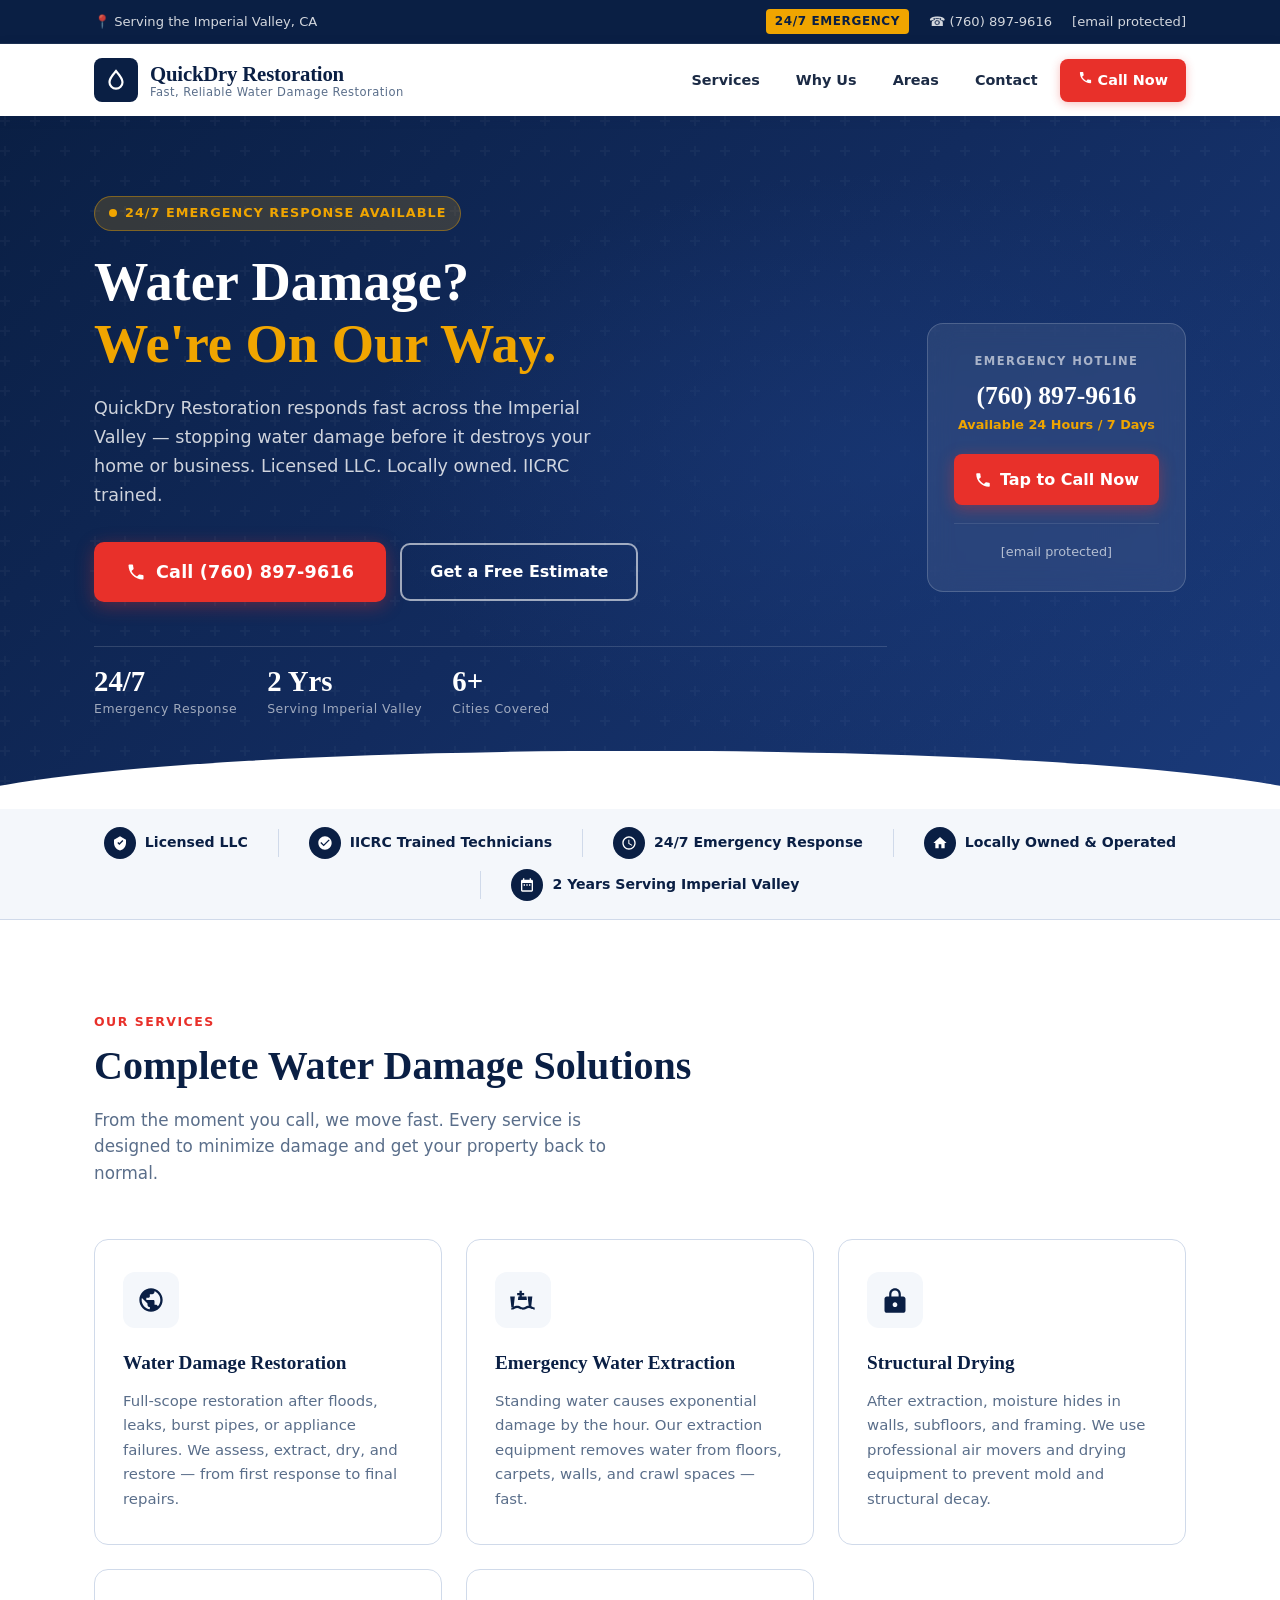
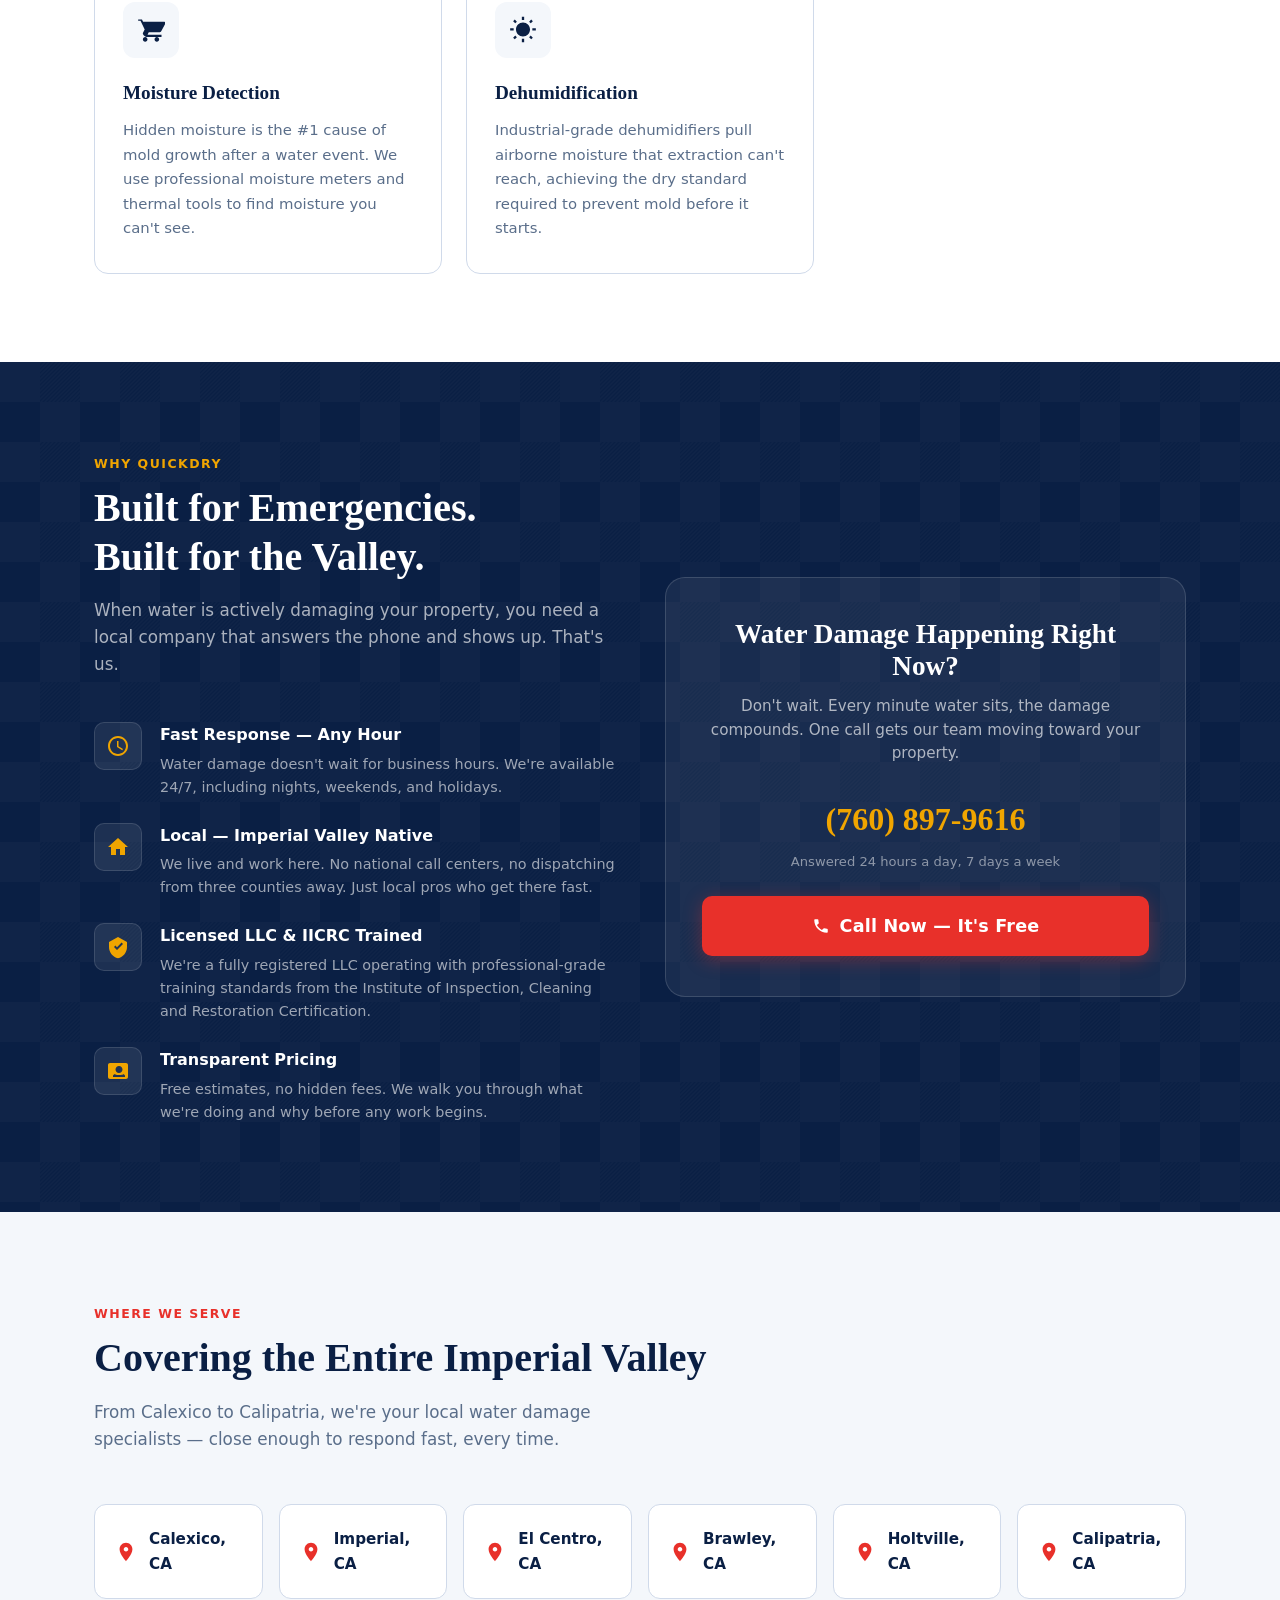
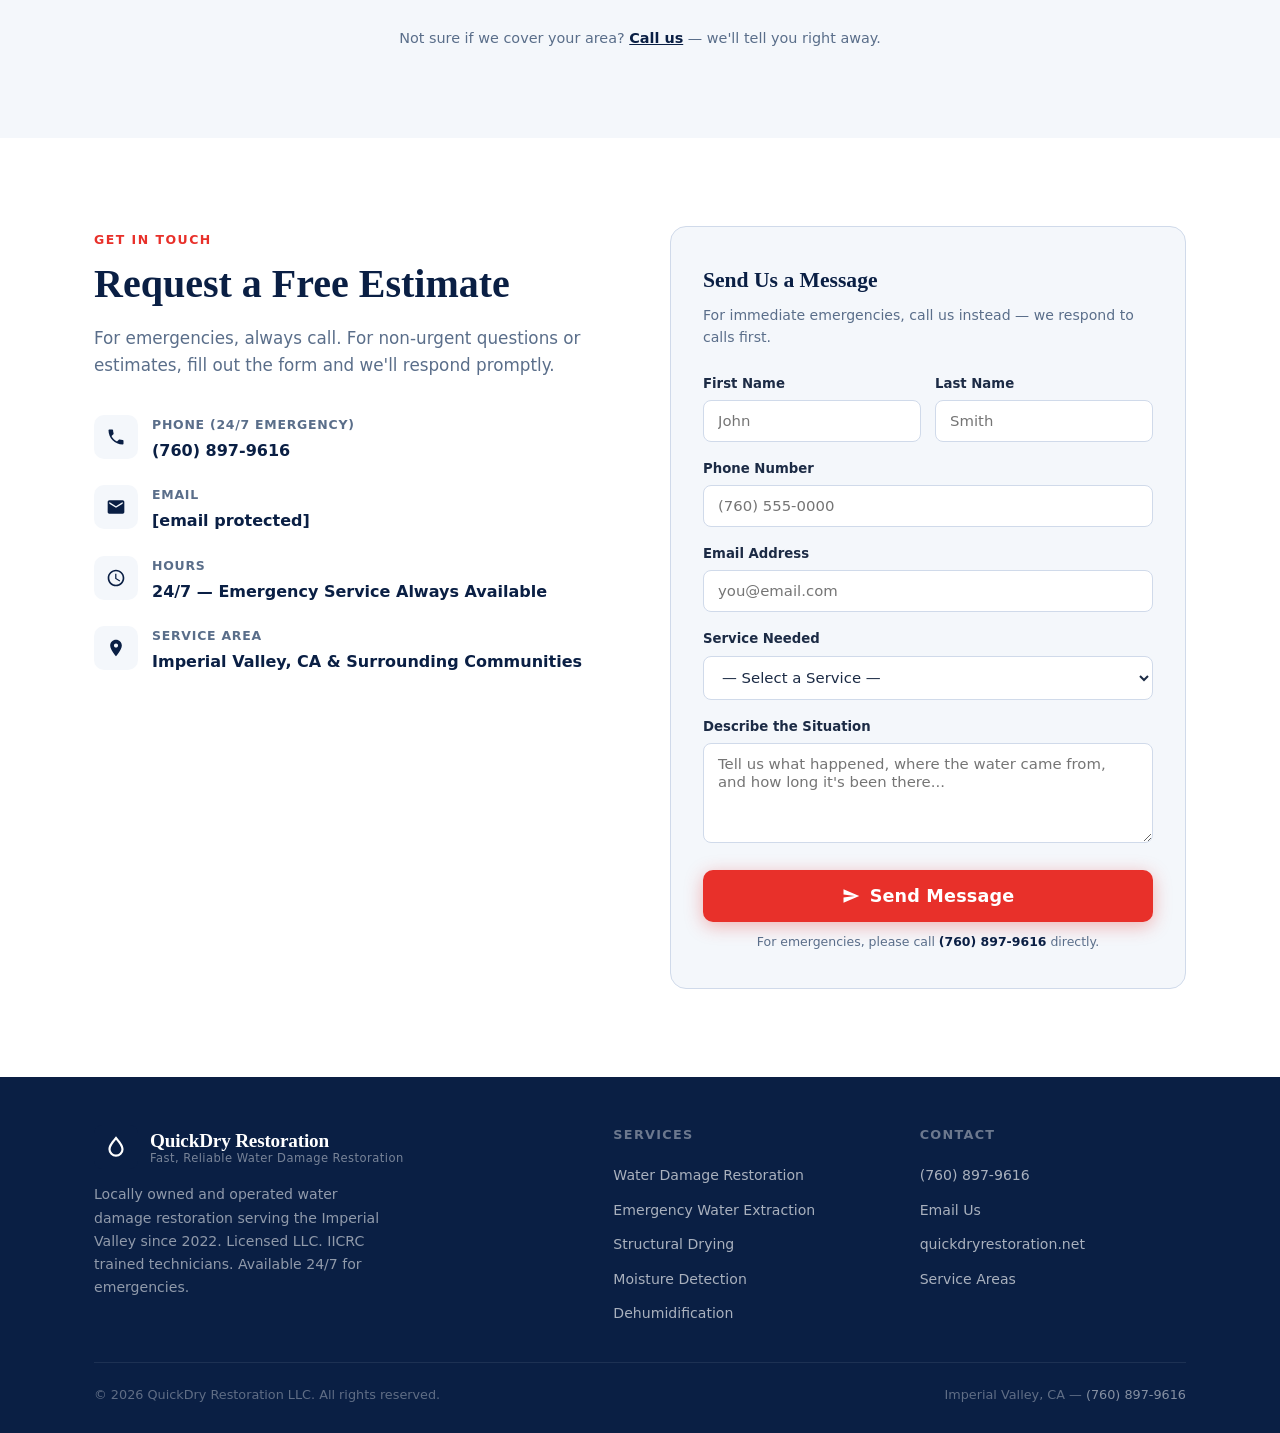
==== index.html @ 247a522e "Add files via upload" ====
<!DOCTYPE html>
<html lang="en">
<head>
  <meta charset="UTF-8" />
  <meta name="viewport" content="width=device-width, initial-scale=1.0" />
  <title>QuickDry Restoration | Water Damage Restoration – Imperial Valley, CA</title>
  <meta name="description" content="QuickDry Restoration provides 24/7 emergency water damage restoration, water extraction, structural drying, and dehumidification in Calexico, El Centro, Imperial, Brawley, Holtville, and Calipatria, CA. Call now: (760) 897-9616." />
  <meta name="robots" content="index, follow" />
  <meta property="og:title" content="QuickDry Restoration | 24/7 Water Damage Restoration – Imperial Valley" />
  <meta property="og:description" content="Fast, reliable water damage restoration across the Imperial Valley. Licensed LLC, IICRC trained technicians. Call (760) 897-9616 anytime." />
  <meta property="og:type" content="website" />
  <meta property="og:url" content="https://quickdryrestoration.net" />
  <link rel="canonical" href="https://quickdryrestoration.net" />

  <!-- Schema Markup: Local Service Area Business -->
  <script type="application/ld+json">
  {
    "@context": "https://schema.org",
    "@type": "HomeAndConstructionBusiness",
    "name": "QuickDry Restoration LLC",
    "url": "https://quickdryrestoration.net",
    "telephone": "+17608979616",
    "email": "management@quickdryrestoration.biz",
    "description": "24/7 emergency water damage restoration serving the Imperial Valley. Services include water extraction, structural drying, moisture detection, and dehumidification.",
    "priceRange": "$$",
    "openingHours": "Mo-Su 00:00-23:59",
    "areaServed": [
      {"@type": "City", "name": "Calexico", "addressRegion": "CA"},
      {"@type": "City", "name": "Imperial", "addressRegion": "CA"},
      {"@type": "City", "name": "El Centro", "addressRegion": "CA"},
      {"@type": "City", "name": "Brawley", "addressRegion": "CA"},
      {"@type": "City", "name": "Holtville", "addressRegion": "CA"},
      {"@type": "City", "name": "Calipatria", "addressRegion": "CA"}
    ],
    "hasOfferCatalog": {
      "@type": "OfferCatalog",
      "name": "Water Damage Restoration Services",
      "itemListElement": [
        {"@type": "Offer", "itemOffered": {"@type": "Service", "name": "Water Damage Restoration"}},
        {"@type": "Offer", "itemOffered": {"@type": "Service", "name": "Emergency Water Extraction"}},
        {"@type": "Offer", "itemOffered": {"@type": "Service", "name": "Structural Drying"}},
        {"@type": "Offer", "itemOffered": {"@type": "Service", "name": "Moisture Detection"}},
        {"@type": "Offer", "itemOffered": {"@type": "Service", "name": "Dehumidification"}}
      ]
    },
    "sameAs": ["https://quickdryrestoration.net"]
  }
  </script>

  <style>
    /* ── Reset & Base ─────────────────────────────────── */
    *, *::before, *::after { box-sizing: border-box; margin: 0; padding: 0; }
    html { scroll-behavior: smooth; }

    :root {
      --navy:      #0a1f44;
      --navy-mid:  #122b5e;
      --navy-light:#1a3a7a;
      --accent:    #e8302a;
      --accent-h:  #c8241f;
      --gold:      #f0a500;
      --white:     #ffffff;
      --off-white: #f4f7fb;
      --text:      #1c2b45;
      --muted:     #5a6e8a;
      --border:    #d0daea;
      --shadow:    0 4px 24px rgba(10,31,68,0.13);
      --shadow-lg: 0 8px 40px rgba(10,31,68,0.18);
      --radius:    10px;
      --font-head: 'Georgia', 'Times New Roman', serif;
      --font-body: 'Segoe UI', system-ui, -apple-system, sans-serif;
    }

    body {
      font-family: var(--font-body);
      color: var(--text);
      background: var(--white);
      line-height: 1.6;
      -webkit-font-smoothing: antialiased;
    }

    img { max-width: 100%; display: block; }
    a { color: inherit; text-decoration: none; }

    .container {
      max-width: 1140px;
      margin: 0 auto;
      padding: 0 24px;
    }

    /* ── Utility ──────────────────────────────────────── */
    .btn-primary {
      display: inline-flex;
      align-items: center;
      gap: 10px;
      background: var(--accent);
      color: var(--white);
      font-family: var(--font-body);
      font-size: 1.1rem;
      font-weight: 700;
      padding: 16px 32px;
      border-radius: var(--radius);
      border: none;
      cursor: pointer;
      transition: background 0.2s, transform 0.15s, box-shadow 0.2s;
      box-shadow: 0 4px 18px rgba(232,48,42,0.35);
      letter-spacing: 0.01em;
    }
    .btn-primary:hover { background: var(--accent-h); transform: translateY(-2px); box-shadow: 0 7px 24px rgba(232,48,42,0.45); }
    .btn-primary:active { transform: translateY(0); }

    .btn-outline {
      display: inline-flex;
      align-items: center;
      gap: 8px;
      background: transparent;
      color: var(--white);
      font-family: var(--font-body);
      font-size: 1rem;
      font-weight: 600;
      padding: 14px 28px;
      border-radius: var(--radius);
      border: 2px solid rgba(255,255,255,0.6);
      cursor: pointer;
      transition: background 0.2s, border-color 0.2s;
    }
    .btn-outline:hover { background: rgba(255,255,255,0.12); border-color: var(--white); }

    .section-label {
      display: inline-block;
      font-size: 0.78rem;
      font-weight: 700;
      letter-spacing: 0.12em;
      text-transform: uppercase;
      color: var(--accent);
      margin-bottom: 10px;
    }

    .section-title {
      font-family: var(--font-head);
      font-size: clamp(1.75rem, 3.5vw, 2.5rem);
      font-weight: 700;
      color: var(--navy);
      line-height: 1.22;
      margin-bottom: 16px;
    }

    .section-sub {
      font-size: 1.05rem;
      color: var(--muted);
      max-width: 560px;
    }

    /* ── Top Bar ──────────────────────────────────────── */
    #topbar {
      background: var(--navy);
      color: rgba(255,255,255,0.82);
      font-size: 0.82rem;
      padding: 9px 0;
      border-bottom: 1px solid rgba(255,255,255,0.08);
    }
    #topbar .inner {
      display: flex;
      justify-content: space-between;
      align-items: center;
      flex-wrap: wrap;
      gap: 6px;
    }
    #topbar a { color: inherit; transition: color 0.2s; }
    #topbar a:hover { color: var(--white); }
    #topbar .tb-right { display: flex; gap: 20px; align-items: center; }
    #topbar .tb-badge {
      background: var(--gold);
      color: var(--navy);
      font-weight: 700;
      font-size: 0.75rem;
      padding: 3px 9px;
      border-radius: 4px;
      letter-spacing: 0.05em;
    }

    /* ── Header / Nav ─────────────────────────────────── */
    header {
      background: var(--white);
      position: sticky;
      top: 0;
      z-index: 100;
      box-shadow: 0 2px 12px rgba(10,31,68,0.10);
    }
    header .inner {
      display: flex;
      justify-content: space-between;
      align-items: center;
      padding: 14px 24px;
      max-width: 1140px;
      margin: 0 auto;
    }
    .logo {
      display: flex;
      align-items: center;
      gap: 12px;
    }
    .logo-icon {
      width: 44px;
      height: 44px;
      background: var(--navy);
      border-radius: 8px;
      display: flex;
      align-items: center;
      justify-content: center;
      flex-shrink: 0;
    }
    .logo-icon svg { width: 26px; height: 26px; fill: var(--white); }
    .logo-text { line-height: 1.15; }
    .logo-name {
      font-family: var(--font-head);
      font-size: 1.3rem;
      font-weight: 700;
      color: var(--navy);
      letter-spacing: -0.01em;
    }
    .logo-tag {
      font-size: 0.72rem;
      color: var(--muted);
      font-weight: 500;
      letter-spacing: 0.04em;
    }

    nav { display: flex; align-items: center; gap: 8px; }
    nav a.nav-link {
      font-size: 0.9rem;
      font-weight: 600;
      color: var(--text);
      padding: 8px 14px;
      border-radius: 6px;
      transition: background 0.18s, color 0.18s;
    }
    nav a.nav-link:hover { background: var(--off-white); color: var(--navy); }
    .nav-cta {
      background: var(--accent);
      color: var(--white) !important;
      padding: 10px 18px !important;
      border-radius: 8px !important;
      font-weight: 700 !important;
      box-shadow: 0 2px 10px rgba(232,48,42,0.3);
    }
    .nav-cta:hover { background: var(--accent-h) !important; }

    /* Mobile menu toggle */
    .menu-toggle {
      display: none;
      background: none;
      border: none;
      cursor: pointer;
      padding: 6px;
      flex-direction: column;
      gap: 5px;
    }
    .menu-toggle span {
      display: block;
      width: 24px;
      height: 2px;
      background: var(--navy);
      border-radius: 2px;
      transition: all 0.3s;
    }

    /* ── Hero ─────────────────────────────────────────── */
    #hero {
      background: linear-gradient(135deg, var(--navy) 0%, var(--navy-mid) 50%, var(--navy-light) 100%);
      position: relative;
      overflow: hidden;
      padding: 80px 0 90px;
      color: var(--white);
    }
    #hero::before {
      content: '';
      position: absolute;
      inset: 0;
      background:
        radial-gradient(ellipse 60% 60% at 70% 50%, rgba(26,58,122,0.55) 0%, transparent 70%),
        url("data:image/svg+xml,%3Csvg width='60' height='60' viewBox='0 0 60 60' xmlns='http://www.w3.org/2000/svg'%3E%3Cg fill='none' fill-rule='evenodd'%3E%3Cg fill='%23ffffff' fill-opacity='0.03'%3E%3Cpath d='M36 34v-4h-2v4h-4v2h4v4h2v-4h4v-2h-4zm0-30V0h-2v4h-4v2h4v4h2V6h4V4h-4zM6 34v-4H4v4H0v2h4v4h2v-4h4v-2H6zM6 4V0H4v4H0v2h4v4h2V6h4V4H6z'/%3E%3C/g%3E%3C/g%3E%3C/svg%3E");
      pointer-events: none;
    }
    #hero::after {
      content: '';
      position: absolute;
      bottom: -2px;
      left: 0;
      right: 0;
      height: 60px;
      background: var(--white);
      clip-path: ellipse(55% 100% at 50% 100%);
    }

    .hero-inner {
      position: relative;
      z-index: 1;
      display: grid;
      grid-template-columns: 1fr auto;
      gap: 40px;
      align-items: center;
    }

    .hero-badge {
      display: inline-flex;
      align-items: center;
      gap: 8px;
      background: rgba(240,165,0,0.18);
      border: 1px solid rgba(240,165,0,0.4);
      color: var(--gold);
      font-size: 0.8rem;
      font-weight: 700;
      letter-spacing: 0.08em;
      text-transform: uppercase;
      padding: 6px 14px;
      border-radius: 50px;
      margin-bottom: 20px;
    }
    .hero-badge::before {
      content: '';
      width: 8px; height: 8px;
      background: var(--gold);
      border-radius: 50%;
      animation: pulse-dot 1.8s ease-in-out infinite;
    }
    @keyframes pulse-dot {
      0%, 100% { opacity: 1; transform: scale(1); }
      50% { opacity: 0.5; transform: scale(0.7); }
    }

    .hero-title {
      font-family: var(--font-head);
      font-size: clamp(2.1rem, 5vw, 3.4rem);
      font-weight: 700;
      line-height: 1.15;
      color: var(--white);
      margin-bottom: 18px;
    }
    .hero-title span { color: var(--gold); }

    .hero-sub {
      font-size: 1.1rem;
      color: rgba(255,255,255,0.8);
      max-width: 520px;
      margin-bottom: 32px;
      line-height: 1.65;
    }

    .hero-ctas { display: flex; gap: 14px; flex-wrap: wrap; align-items: center; margin-bottom: 44px; }

    .hero-stats {
      display: flex;
      gap: 30px;
      flex-wrap: wrap;
      padding-top: 20px;
      border-top: 1px solid rgba(255,255,255,0.14);
    }
    .hero-stat {}
    .hero-stat-num {
      font-family: var(--font-head);
      font-size: 1.8rem;
      font-weight: 700;
      color: var(--white);
      line-height: 1;
    }
    .hero-stat-label {
      font-size: 0.78rem;
      color: rgba(255,255,255,0.6);
      letter-spacing: 0.04em;
      margin-top: 3px;
    }

    /* Emergency card on right */
    .hero-card {
      background: rgba(255,255,255,0.08);
      backdrop-filter: blur(12px);
      border: 1px solid rgba(255,255,255,0.18);
      border-radius: 16px;
      padding: 28px 26px;
      text-align: center;
      min-width: 240px;
      flex-shrink: 0;
    }
    .hero-card-label {
      font-size: 0.72rem;
      font-weight: 700;
      letter-spacing: 0.12em;
      text-transform: uppercase;
      color: rgba(255,255,255,0.6);
      margin-bottom: 10px;
    }
    .hero-card-phone {
      font-family: var(--font-head);
      font-size: 1.6rem;
      font-weight: 700;
      color: var(--white);
      line-height: 1.2;
      margin-bottom: 4px;
      white-space: nowrap;
    }
    .hero-card-avail {
      font-size: 0.8rem;
      color: var(--gold);
      font-weight: 600;
      margin-bottom: 18px;
    }
    .hero-card-btn {
      display: flex;
      align-items: center;
      justify-content: center;
      gap: 8px;
      background: var(--accent);
      color: var(--white);
      font-weight: 700;
      font-size: 1rem;
      padding: 13px 20px;
      border-radius: 8px;
      width: 100%;
      transition: background 0.2s, transform 0.15s;
      box-shadow: 0 4px 16px rgba(232,48,42,0.4);
    }
    .hero-card-btn:hover { background: var(--accent-h); transform: translateY(-2px); }
    .hero-card-divider { border: none; border-top: 1px solid rgba(255,255,255,0.1); margin: 18px 0; }
    .hero-card-email {
      font-size: 0.8rem;
      color: rgba(255,255,255,0.65);
      word-break: break-all;
    }
    .hero-card-email a:hover { color: var(--white); text-decoration: underline; }

    /* ── Trust Bar ────────────────────────────────────── */
    #trust-bar {
      background: var(--off-white);
      border-bottom: 1px solid var(--border);
      padding: 18px 0;
    }
    .trust-items {
      display: flex;
      justify-content: center;
      flex-wrap: wrap;
      gap: 10px 30px;
      align-items: center;
    }
    .trust-item {
      display: flex;
      align-items: center;
      gap: 9px;
      font-size: 0.88rem;
      font-weight: 600;
      color: var(--navy);
    }
    .trust-icon {
      width: 32px;
      height: 32px;
      background: var(--navy);
      border-radius: 50%;
      display: flex;
      align-items: center;
      justify-content: center;
      flex-shrink: 0;
    }
    .trust-icon svg { width: 16px; height: 16px; fill: var(--white); }
    .trust-divider {
      width: 1px;
      height: 28px;
      background: var(--border);
    }

    /* ── Services ─────────────────────────────────────── */
    #services {
      padding: 88px 0;
      background: var(--white);
    }
    .section-head { margin-bottom: 52px; }
    .services-grid {
      display: grid;
      grid-template-columns: repeat(auto-fit, minmax(310px, 1fr));
      gap: 24px;
    }
    .service-card {
      background: var(--white);
      border: 1px solid var(--border);
      border-radius: 14px;
      padding: 32px 28px;
      transition: box-shadow 0.25s, border-color 0.25s, transform 0.2s;
      position: relative;
      overflow: hidden;
    }
    .service-card::before {
      content: '';
      position: absolute;
      top: 0; left: 0; right: 0;
      height: 4px;
      background: linear-gradient(90deg, var(--navy), var(--navy-light));
      transform: scaleX(0);
      transform-origin: left;
      transition: transform 0.3s ease;
    }
    .service-card:hover {
      box-shadow: var(--shadow);
      border-color: transparent;
      transform: translateY(-4px);
    }
    .service-card:hover::before { transform: scaleX(1); }

    .service-icon {
      width: 56px;
      height: 56px;
      background: var(--off-white);
      border-radius: 12px;
      display: flex;
      align-items: center;
      justify-content: center;
      margin-bottom: 20px;
      transition: background 0.2s;
    }
    .service-card:hover .service-icon { background: var(--navy); }
    .service-icon svg { width: 28px; height: 28px; fill: var(--navy); transition: fill 0.2s; }
    .service-card:hover .service-icon svg { fill: var(--white); }

    .service-title {
      font-family: var(--font-head);
      font-size: 1.2rem;
      font-weight: 700;
      color: var(--navy);
      margin-bottom: 10px;
    }
    .service-desc {
      font-size: 0.93rem;
      color: var(--muted);
      line-height: 1.65;
    }

    /* ── Why Choose Us ────────────────────────────────── */
    #why {
      padding: 88px 0;
      background: var(--navy);
      position: relative;
      overflow: hidden;
    }
    #why::before {
      content: '';
      position: absolute;
      inset: 0;
      background: url("data:image/svg+xml,%3Csvg width='80' height='80' viewBox='0 0 80 80' xmlns='http://www.w3.org/2000/svg'%3E%3Cg fill='%23ffffff' fill-opacity='0.025'%3E%3Cpath d='M0 0h40v40H0V0zm40 40h40v40H40V40zm0-40h2l-2 2V0zm0 4l4-4h2l-6 6V4zm0 4l8-8h2L40 10V8zm0 4L52 0h2L40 14v-2zm0 4L56 0h2L40 18v-2zm0 4L60 0h2L40 22v-2zm0 4L64 0h2L40 26v-2zm0 4L68 0h2L40 30v-2zm0 4L72 0h2L40 34v-2zm0 4L76 0h2L40 38v-2zm0 4L80 0v2L42 40h-2zm4 0L80 4v2L46 40h-2zm4 0L80 8v2L50 40h-2zm4 0l28-28v2L54 40h-2zm4 0l24-24v2L58 40h-2zm4 0l20-20v2L62 40h-2zm4 0l16-16v2L66 40h-2zm4 0l12-12v2L70 40h-2zm4 0l8-8v2L74 40h-2zm4 0l4-4v2L78 40h-2z'/%3E%3C/g%3E%3C/svg%3E");
      pointer-events: none;
    }
    #why .section-title { color: var(--white); }
    #why .section-label { color: var(--gold); }
    #why .section-sub { color: rgba(255,255,255,0.65); }

    .why-grid {
      display: grid;
      grid-template-columns: 1fr 1fr;
      gap: 50px;
      align-items: center;
      position: relative;
      z-index: 1;
    }
    .why-features { display: flex; flex-direction: column; gap: 24px; }
    .why-feature {
      display: flex;
      gap: 18px;
      align-items: flex-start;
    }
    .why-feat-icon {
      width: 48px;
      height: 48px;
      background: rgba(255,255,255,0.08);
      border: 1px solid rgba(255,255,255,0.12);
      border-radius: 10px;
      display: flex;
      align-items: center;
      justify-content: center;
      flex-shrink: 0;
    }
    .why-feat-icon svg { width: 24px; height: 24px; fill: var(--gold); }
    .why-feat-title {
      font-weight: 700;
      font-size: 1rem;
      color: var(--white);
      margin-bottom: 5px;
    }
    .why-feat-desc {
      font-size: 0.9rem;
      color: rgba(255,255,255,0.6);
      line-height: 1.6;
    }

    /* CTA card on right side of Why section */
    .why-cta-card {
      background: rgba(255,255,255,0.06);
      border: 1px solid rgba(255,255,255,0.14);
      border-radius: 20px;
      padding: 40px 36px;
      text-align: center;
    }
    .why-cta-title {
      font-family: var(--font-head);
      font-size: 1.7rem;
      font-weight: 700;
      color: var(--white);
      margin-bottom: 12px;
      line-height: 1.2;
    }
    .why-cta-sub {
      color: rgba(255,255,255,0.65);
      font-size: 0.95rem;
      margin-bottom: 28px;
      line-height: 1.55;
    }
    .why-cta-phone {
      font-family: var(--font-head);
      font-size: 2rem;
      font-weight: 700;
      color: var(--gold);
      margin-bottom: 6px;
    }
    .why-cta-avail { font-size: 0.82rem; color: rgba(255,255,255,0.5); margin-bottom: 24px; }

    /* ── Service Areas ────────────────────────────────── */
    #areas {
      padding: 88px 0;
      background: var(--off-white);
    }
    .areas-grid {
      display: grid;
      grid-template-columns: repeat(auto-fit, minmax(168px, 1fr));
      gap: 16px;
      margin-top: 44px;
    }
    .area-card {
      background: var(--white);
      border: 1px solid var(--border);
      border-radius: 12px;
      padding: 22px 20px;
      display: flex;
      align-items: center;
      gap: 12px;
      font-weight: 700;
      font-size: 0.95rem;
      color: var(--navy);
      transition: box-shadow 0.2s, border-color 0.2s, transform 0.18s;
    }
    .area-card:hover {
      box-shadow: var(--shadow);
      border-color: var(--navy);
      transform: translateY(-3px);
    }
    .area-pin { width: 22px; height: 22px; fill: var(--accent); flex-shrink: 0; }
    .areas-note {
      text-align: center;
      margin-top: 28px;
      font-size: 0.9rem;
      color: var(--muted);
    }
    .areas-note a { color: var(--navy); font-weight: 600; text-decoration: underline; }
    .areas-note a:hover { color: var(--accent); }

    /* ── Contact ──────────────────────────────────────── */
    #contact {
      padding: 88px 0;
      background: var(--white);
    }
    .contact-grid {
      display: grid;
      grid-template-columns: 1fr 1fr;
      gap: 60px;
      align-items: start;
    }
    .contact-info { }
    .contact-info .section-sub { margin-bottom: 36px; }
    .contact-detail {
      display: flex;
      align-items: flex-start;
      gap: 14px;
      margin-bottom: 22px;
    }
    .contact-detail-icon {
      width: 44px;
      height: 44px;
      background: var(--off-white);
      border-radius: 10px;
      display: flex;
      align-items: center;
      justify-content: center;
      flex-shrink: 0;
    }
    .contact-detail-icon svg { width: 20px; height: 20px; fill: var(--navy); }
    .contact-detail-label { font-size: 0.78rem; font-weight: 700; letter-spacing: 0.06em; text-transform: uppercase; color: var(--muted); margin-bottom: 3px; }
    .contact-detail-val { font-size: 1rem; font-weight: 600; color: var(--navy); }
    .contact-detail-val a { transition: color 0.2s; }
    .contact-detail-val a:hover { color: var(--accent); }

    /* Contact Form */
    .contact-form-wrap {
      background: var(--off-white);
      border: 1px solid var(--border);
      border-radius: 16px;
      padding: 36px 32px;
    }
    .form-title {
      font-family: var(--font-head);
      font-size: 1.35rem;
      font-weight: 700;
      color: var(--navy);
      margin-bottom: 6px;
    }
    .form-sub { font-size: 0.88rem; color: var(--muted); margin-bottom: 24px; }

    .form-row { display: grid; grid-template-columns: 1fr 1fr; gap: 14px; }
    .form-group { margin-bottom: 16px; }
    .form-group label { display: block; font-size: 0.83rem; font-weight: 600; color: var(--text); margin-bottom: 6px; }
    .form-group input,
    .form-group select,
    .form-group textarea {
      width: 100%;
      padding: 11px 14px;
      font-family: var(--font-body);
      font-size: 0.93rem;
      color: var(--text);
      background: var(--white);
      border: 1.5px solid var(--border);
      border-radius: 8px;
      outline: none;
      transition: border-color 0.2s, box-shadow 0.2s;
    }
    .form-group input:focus,
    .form-group select:focus,
    .form-group textarea:focus {
      border-color: var(--navy);
      box-shadow: 0 0 0 3px rgba(10,31,68,0.08);
    }
    .form-group textarea { resize: vertical; min-height: 100px; }
    .form-submit { width: 100%; justify-content: center; margin-top: 4px; }
    .form-note { font-size: 0.78rem; color: var(--muted); margin-top: 10px; text-align: center; }

    /* ── Footer ───────────────────────────────────────── */
    footer {
      background: var(--navy);
      color: rgba(255,255,255,0.7);
      padding: 48px 0 28px;
    }
    .footer-inner {
      display: grid;
      grid-template-columns: 1.8fr 1fr 1fr;
      gap: 40px;
      margin-bottom: 36px;
    }
    .footer-brand .logo-name { color: var(--white); font-size: 1.2rem; }
    .footer-brand .logo-tag { color: rgba(255,255,255,0.45); }
    .footer-brand p {
      margin-top: 14px;
      font-size: 0.88rem;
      line-height: 1.65;
      color: rgba(255,255,255,0.55);
      max-width: 300px;
    }
    .footer-col h4 {
      font-size: 0.8rem;
      font-weight: 700;
      letter-spacing: 0.1em;
      text-transform: uppercase;
      color: rgba(255,255,255,0.4);
      margin-bottom: 16px;
    }
    .footer-col ul { list-style: none; display: flex; flex-direction: column; gap: 9px; }
    .footer-col ul li a {
      font-size: 0.88rem;
      color: rgba(255,255,255,0.65);
      transition: color 0.2s;
    }
    .footer-col ul li a:hover { color: var(--white); }
    .footer-bottom {
      border-top: 1px solid rgba(255,255,255,0.08);
      padding-top: 22px;
      display: flex;
      justify-content: space-between;
      align-items: center;
      flex-wrap: wrap;
      gap: 10px;
      font-size: 0.8rem;
      color: rgba(255,255,255,0.35);
    }
    .footer-bottom a { color: rgba(255,255,255,0.5); }
    .footer-bottom a:hover { color: var(--white); }

    /* ── Floating CTA (mobile) ────────────────────────── */
    .float-cta {
      display: none;
      position: fixed;
      bottom: 0;
      left: 0;
      right: 0;
      z-index: 200;
      padding: 12px 16px;
      background: var(--white);
      box-shadow: 0 -4px 20px rgba(10,31,68,0.15);
      border-top: 1px solid var(--border);
    }
    .float-cta a {
      display: flex;
      align-items: center;
      justify-content: center;
      gap: 10px;
      background: var(--accent);
      color: var(--white);
      font-weight: 700;
      font-size: 1.05rem;
      padding: 15px;
      border-radius: 10px;
      box-shadow: 0 4px 16px rgba(232,48,42,0.35);
    }

    /* ── Responsive ───────────────────────────────────── */
    @media (max-width: 860px) {
      .hero-inner { grid-template-columns: 1fr; }
      .hero-card { display: none; }
      .why-grid { grid-template-columns: 1fr; }
      .why-cta-card { order: -1; }
      .contact-grid { grid-template-columns: 1fr; }
      .footer-inner { grid-template-columns: 1fr 1fr; }
      .footer-brand { grid-column: 1 / -1; }
    }
    @media (max-width: 640px) {
      #topbar .tb-right { display: none; }
      nav .nav-link { display: none; }
      nav .nav-cta { display: flex !important; font-size: 0.85rem !important; padding: 9px 14px !important; }
      .menu-toggle { display: flex; }
      .hero-ctas { flex-direction: column; align-items: flex-start; }
      .form-row { grid-template-columns: 1fr; }
      .footer-inner { grid-template-columns: 1fr; }
      .float-cta { display: block; }
      body { padding-bottom: 72px; }
    }
    @media (max-width: 420px) {
      .trust-divider { display: none; }
    }
  </style>
</head>

<body>

  <!-- Top Bar -->
  <div id="topbar" role="banner">
    <div class="container">
      <div class="inner">
        <span>📍 Serving the Imperial Valley, CA</span>
        <div class="tb-right">
          <span class="tb-badge">24/7 EMERGENCY</span>
          <a href="tel:7608979616">&#x260E;&#xFE0F; (760) 897-9616</a>
          <a href="/cdn-cgi/l/email-protection#4b262a252a2c2e262e253f0b3a3e2228202f3932392e383f24392a3f22242565292231"><span class="__cf_email__" data-cfemail="8be6eae5eaeceee6eee5ffcbfafee2e8e0eff9f2f9eef8ffe4f9eaffe2e4e5a5e9e2f1">[email&#160;protected]</span></a>
        </div>
      </div>
    </div>
  </div>

  <!-- Header -->
  <header role="banner">
    <div class="inner">
      <a href="#" class="logo" aria-label="QuickDry Restoration home">
        <div class="logo-icon" aria-hidden="true">
          <svg viewBox="0 0 24 24" xmlns="http://www.w3.org/2000/svg"><path d="M12 2C8.5 6.5 5 10 5 14a7 7 0 0 0 14 0c0-4-3.5-7.5-7-12zm0 17a5 5 0 0 1-5-5c0-2.5 2-5.2 5-8.8 3 3.6 5 6.3 5 8.8a5 5 0 0 1-5 5z"/></svg>
        </div>
        <div class="logo-text">
          <div class="logo-name">QuickDry Restoration</div>
          <div class="logo-tag">Fast, Reliable Water Damage Restoration</div>
        </div>
      </a>
      <nav role="navigation" aria-label="Main navigation">
        <a href="#services" class="nav-link">Services</a>
        <a href="#why" class="nav-link">Why Us</a>
        <a href="#areas" class="nav-link">Areas</a>
        <a href="#contact" class="nav-link">Contact</a>
        <a href="tel:7608979616" class="nav-link nav-cta">
          <svg width="15" height="15" viewBox="0 0 24 24" fill="currentColor"><path d="M6.6 10.8c1.4 2.8 3.8 5.1 6.6 6.6l2.2-2.2c.3-.3.7-.4 1-.2 1.1.4 2.3.6 3.6.6.6 0 1 .4 1 1V20c0 .6-.4 1-1 1-9.4 0-17-7.6-17-17 0-.6.4-1 1-1h3.5c.6 0 1 .4 1 1 0 1.3.2 2.5.6 3.6.1.3 0 .7-.2 1L6.6 10.8z"/></svg>
          Call Now
        </a>
        <button class="menu-toggle" aria-label="Open menu" onclick="document.querySelector('nav').classList.toggle('open')">
          <span></span><span></span><span></span>
        </button>
      </nav>
    </div>
  </header>

  <!-- Hero -->
  <section id="hero" aria-labelledby="hero-title">
    <div class="container">
      <div class="hero-inner">
        <div class="hero-content">
          <div class="hero-badge">24/7 Emergency Response Available</div>
          <h1 id="hero-title" class="hero-title">
            Water Damage?<br>
            <span>We're On Our Way.</span>
          </h1>
          <p class="hero-sub">
            QuickDry Restoration responds fast across the Imperial Valley — stopping water damage before it destroys your home or business. Licensed LLC. Locally owned. IICRC trained.
          </p>
          <div class="hero-ctas">
            <a href="tel:7608979616" class="btn-primary" aria-label="Call QuickDry Restoration now">
              <svg width="20" height="20" viewBox="0 0 24 24" fill="currentColor"><path d="M6.6 10.8c1.4 2.8 3.8 5.1 6.6 6.6l2.2-2.2c.3-.3.7-.4 1-.2 1.1.4 2.3.6 3.6.6.6 0 1 .4 1 1V20c0 .6-.4 1-1 1-9.4 0-17-7.6-17-17 0-.6.4-1 1-1h3.5c.6 0 1 .4 1 1 0 1.3.2 2.5.6 3.6.1.3 0 .7-.2 1L6.6 10.8z"/></svg>
              Call (760) 897-9616
            </a>
            <a href="#contact" class="btn-outline">Get a Free Estimate</a>
          </div>
          <div class="hero-stats">
            <div class="hero-stat">
              <div class="hero-stat-num">24/7</div>
              <div class="hero-stat-label">Emergency Response</div>
            </div>
            <div class="hero-stat">
              <div class="hero-stat-num">2 Yrs</div>
              <div class="hero-stat-label">Serving Imperial Valley</div>
            </div>
            <div class="hero-stat">
              <div class="hero-stat-num">6+</div>
              <div class="hero-stat-label">Cities Covered</div>
            </div>
          </div>
        </div>

        <!-- Emergency contact card -->
        <aside class="hero-card" aria-label="Emergency contact">
          <div class="hero-card-label">Emergency Hotline</div>
          <div class="hero-card-phone">(760) 897-9616</div>
          <div class="hero-card-avail">Available 24 Hours / 7 Days</div>
          <a href="tel:7608979616" class="hero-card-btn" aria-label="Tap to call emergency line">
            <svg width="18" height="18" viewBox="0 0 24 24" fill="currentColor"><path d="M6.6 10.8c1.4 2.8 3.8 5.1 6.6 6.6l2.2-2.2c.3-.3.7-.4 1-.2 1.1.4 2.3.6 3.6.6.6 0 1 .4 1 1V20c0 .6-.4 1-1 1-9.4 0-17-7.6-17-17 0-.6.4-1 1-1h3.5c.6 0 1 .4 1 1 0 1.3.2 2.5.6 3.6.1.3 0 .7-.2 1L6.6 10.8z"/></svg>
            Tap to Call Now
          </a>
          <hr class="hero-card-divider" />
          <div class="hero-card-email">
            <a href="/cdn-cgi/l/email-protection#97faf6f9f6f0f2faf2f9e3d7e6e2fef4fcf3e5eee5f2e4e3f8e5f6e3fef8f9b9f5feed"><span class="__cf_email__" data-cfemail="7419151a15131119111a003405011d171f10060d061107001b0615001d1b1a5a161d0e">[email&#160;protected]</span></a>
          </div>
        </aside>
      </div>
    </div>
  </section>

  <!-- Trust Bar -->
  <div id="trust-bar" role="complementary" aria-label="Trust signals">
    <div class="container">
      <div class="trust-items">
        <div class="trust-item">
          <div class="trust-icon" aria-hidden="true">
            <svg viewBox="0 0 24 24"><path d="M12 2L3 7v5c0 5.25 3.75 10.15 9 11.25C17.25 22.15 21 17.25 21 12V7L12 2zm-1 13l-3-3 1.41-1.41L11 12.17l4.59-4.58L17 9l-6 6z"/></svg>
          </div>
          Licensed LLC
        </div>
        <div class="trust-divider" aria-hidden="true"></div>
        <div class="trust-item">
          <div class="trust-icon" aria-hidden="true">
            <svg viewBox="0 0 24 24"><path d="M12 2C6.48 2 2 6.48 2 12s4.48 10 10 10 10-4.48 10-10S17.52 2 12 2zm-2 15l-5-5 1.41-1.41L10 14.17l7.59-7.59L19 8l-9 9z"/></svg>
          </div>
          IICRC Trained Technicians
        </div>
        <div class="trust-divider" aria-hidden="true"></div>
        <div class="trust-item">
          <div class="trust-icon" aria-hidden="true">
            <svg viewBox="0 0 24 24"><path d="M11.99 2C6.47 2 2 6.48 2 12s4.47 10 9.99 10C17.52 22 22 17.52 22 12S17.52 2 11.99 2zM12 20c-4.42 0-8-3.58-8-8s3.58-8 8-8 8 3.58 8 8-3.58 8-8 8zm.5-13H11v6l5.25 3.15.75-1.23-4.5-2.67V7z"/></svg>
          </div>
          24/7 Emergency Response
        </div>
        <div class="trust-divider" aria-hidden="true"></div>
        <div class="trust-item">
          <div class="trust-icon" aria-hidden="true">
            <svg viewBox="0 0 24 24"><path d="M10 20v-6h4v6h5v-8h3L12 3 2 12h3v8z"/></svg>
          </div>
          Locally Owned &amp; Operated
        </div>
        <div class="trust-divider" aria-hidden="true"></div>
        <div class="trust-item">
          <div class="trust-icon" aria-hidden="true">
            <svg viewBox="0 0 24 24"><path d="M9 11H7v2h2v-2zm4 0h-2v2h2v-2zm4 0h-2v2h2v-2zm2-7h-1V2h-2v2H8V2H6v2H5c-1.11 0-1.99.9-1.99 2L3 20c0 1.1.89 2 2 2h14c1.1 0 2-.9 2-2V6c0-1.1-.9-2-2-2zm0 16H5V9h14v11z"/></svg>
          </div>
          2 Years Serving Imperial Valley
        </div>
      </div>
    </div>
  </div>

  <!-- Services -->
  <section id="services" aria-labelledby="services-title">
    <div class="container">
      <div class="section-head">
        <span class="section-label">Our Services</span>
        <h2 id="services-title" class="section-title">Complete Water Damage Solutions</h2>
        <p class="section-sub">From the moment you call, we move fast. Every service is designed to minimize damage and get your property back to normal.</p>
      </div>
      <div class="services-grid">

        <article class="service-card">
          <div class="service-icon" aria-hidden="true">
            <svg viewBox="0 0 24 24"><path d="M12 2C6.48 2 2 6.48 2 12s4.48 10 10 10 10-4.48 10-10S17.52 2 12 2zm-1 17.93c-3.95-.49-7-3.85-7-7.93 0-.62.08-1.21.21-1.79L9 15v1c0 1.1.9 2 2 2v1.93zm6.9-2.54c-.26-.81-1-1.39-1.9-1.39h-1v-3c0-.55-.45-1-1-1H8v-2h2c.55 0 1-.45 1-1V7h2c1.1 0 2-.9 2-2v-.41c2.93 1.19 5 4.06 5 7.41 0 2.08-.8 3.97-2.1 5.39z"/></svg>
          </div>
          <h3 class="service-title">Water Damage Restoration</h3>
          <p class="service-desc">Full-scope restoration after floods, leaks, burst pipes, or appliance failures. We assess, extract, dry, and restore — from first response to final repairs.</p>
        </article>

        <article class="service-card">
          <div class="service-icon" aria-hidden="true">
            <svg viewBox="0 0 24 24"><path d="M17 16.99c-1.35 0-2.2.42-2.95.8-.65.33-1.18.6-2.05.6-.9 0-1.4-.25-2.05-.6-.75-.38-1.57-.8-2.95-.8s-2.2.42-2.95.8c-.65.33-1.18.6-2.05.6v1.95c1.35 0 2.2-.42 2.95-.8.65-.33 1.18-.6 2.05-.6s1.4.25 2.05.6c.75.38 1.57.8 2.95.8s2.2-.42 2.95-.8c.65-.33 1.18-.6 2.05-.6.9 0 1.4.25 2.05.6.75.38 1.57.8 2.95.8v-1.95c-.9 0-1.4-.25-2.05-.6-.75-.38-1.58-.8-2.95-.8zM1 9l1 9h2l1-9H1zm15 0l1 9h2l1-9h-4zM9 4v2H7v2h2v2h2V8h2V6h-2V4H9zm3 5H8l-.36 3h7.72L15 9z"/></svg>
          </div>
          <h3 class="service-title">Emergency Water Extraction</h3>
          <p class="service-desc">Standing water causes exponential damage by the hour. Our extraction equipment removes water from floors, carpets, walls, and crawl spaces — fast.</p>
        </article>

        <article class="service-card">
          <div class="service-icon" aria-hidden="true">
            <svg viewBox="0 0 24 24"><path d="M19 9h-2V7c0-2.76-2.24-5-5-5S7 4.24 7 7v2H5c-1.1 0-2 .9-2 2v10c0 1.1.9 2 2 2h14c1.1 0 2-.9 2-2V11c0-1.1-.9-2-2-2zm-7 9c-1.1 0-2-.9-2-2s.9-2 2-2 2 .9 2 2-.9 2-2 2zm3.1-9H8.9V7c0-1.71 1.39-3.1 3.1-3.1 1.71 0 3.1 1.39 3.1 3.1v2z"/></svg>
          </div>
          <h3 class="service-title">Structural Drying</h3>
          <p class="service-desc">After extraction, moisture hides in walls, subfloors, and framing. We use professional air movers and drying equipment to prevent mold and structural decay.</p>
        </article>

        <article class="service-card">
          <div class="service-icon" aria-hidden="true">
            <svg viewBox="0 0 24 24"><path d="M7 18c-1.1 0-1.99.9-1.99 2S5.9 22 7 22s2-.9 2-2-.9-2-2-2zM1 2v2h2l3.6 7.59-1.35 2.45c-.16.28-.25.61-.25.96C5 16.1 6.9 18 9 18h12v-2H9.42c-.14 0-.25-.11-.25-.25l.03-.12.9-1.63H19c.75 0 1.41-.41 1.75-1.03l3.58-6.49A1.003 1.003 0 0 0 23.45 5H5.21l-.94-2H1zm16 16c-1.1 0-1.99.9-1.99 2s.89 2 1.99 2 2-.9 2-2-.9-2-2-2z"/></svg>
          </div>
          <h3 class="service-title">Moisture Detection</h3>
          <p class="service-desc">Hidden moisture is the #1 cause of mold growth after a water event. We use professional moisture meters and thermal tools to find moisture you can't see.</p>
        </article>

        <article class="service-card">
          <div class="service-icon" aria-hidden="true">
            <svg viewBox="0 0 24 24"><path d="M6.76 4.84l-1.8-1.79-1.41 1.41 1.79 1.79 1.42-1.41zM4 10.5H1v2h3v-2zm9-9.95h-2V3.5h2V.55zm7.45 3.91l-1.41-1.41-1.79 1.79 1.41 1.41 1.79-1.79zm-3.21 13.7l1.79 1.8 1.41-1.41-1.8-1.79-1.4 1.4zM20 10.5v2h3v-2h-3zm-8-5c-3.31 0-6 2.69-6 6s2.69 6 6 6 6-2.69 6-6-2.69-6-6-6zm-1 16.95h2V19.5h-2v2.95zm-7.45-3.91l1.41 1.41 1.79-1.8-1.41-1.41-1.79 1.8z"/></svg>
          </div>
          <h3 class="service-title">Dehumidification</h3>
          <p class="service-desc">Industrial-grade dehumidifiers pull airborne moisture that extraction can't reach, achieving the dry standard required to prevent mold before it starts.</p>
        </article>

      </div>
    </div>
  </section>

  <!-- Why Choose Us -->
  <section id="why" aria-labelledby="why-title">
    <div class="container">
      <div class="why-grid">
        <div>
          <span class="section-label">Why QuickDry</span>
          <h2 id="why-title" class="section-title">Built for Emergencies.<br>Built for the Valley.</h2>
          <p class="section-sub" style="margin-bottom:44px;">When water is actively damaging your property, you need a local company that answers the phone and shows up. That's us.</p>
          <div class="why-features">

            <div class="why-feature">
              <div class="why-feat-icon" aria-hidden="true">
                <svg viewBox="0 0 24 24"><path d="M11.99 2C6.47 2 2 6.48 2 12s4.47 10 9.99 10C17.52 22 22 17.52 22 12S17.52 2 11.99 2zM12 20c-4.42 0-8-3.58-8-8s3.58-8 8-8 8 3.58 8 8-3.58 8-8 8zm.5-13H11v6l5.25 3.15.75-1.23-4.5-2.67V7z"/></svg>
              </div>
              <div>
                <div class="why-feat-title">Fast Response — Any Hour</div>
                <div class="why-feat-desc">Water damage doesn't wait for business hours. We're available 24/7, including nights, weekends, and holidays.</div>
              </div>
            </div>

            <div class="why-feature">
              <div class="why-feat-icon" aria-hidden="true">
                <svg viewBox="0 0 24 24"><path d="M10 20v-6h4v6h5v-8h3L12 3 2 12h3v8z"/></svg>
              </div>
              <div>
                <div class="why-feat-title">Local — Imperial Valley Native</div>
                <div class="why-feat-desc">We live and work here. No national call centers, no dispatching from three counties away. Just local pros who get there fast.</div>
              </div>
            </div>

            <div class="why-feature">
              <div class="why-feat-icon" aria-hidden="true">
                <svg viewBox="0 0 24 24"><path d="M12 2L3 7v5c0 5.25 3.75 10.15 9 11.25C17.25 22.15 21 17.25 21 12V7L12 2zm-1 13l-3-3 1.41-1.41L11 12.17l4.59-4.58L17 9l-6 6z"/></svg>
              </div>
              <div>
                <div class="why-feat-title">Licensed LLC &amp; IICRC Trained</div>
                <div class="why-feat-desc">We're a fully registered LLC operating with professional-grade training standards from the Institute of Inspection, Cleaning and Restoration Certification.</div>
              </div>
            </div>

            <div class="why-feature">
              <div class="why-feat-icon" aria-hidden="true">
                <svg viewBox="0 0 24 24"><path d="M20 4H4c-1.1 0-2 .9-2 2v12c0 1.1.9 2 2 2h16c1.1 0 2-.9 2-2V6c0-1.1-.9-2-2-2zm-7 3c1.93 0 3.5 1.57 3.5 3.5S14.93 14 13 14c-1.93 0-3.5-1.57-3.5-3.5S11.07 7 13 7zM7 16.5l1.41-1.41C8.93 15.67 9.9 16 11 16h4c1.1 0 2.07-.33 2.59-.91L19 16.5V18H7v-1.5z"/></svg>
              </div>
              <div>
                <div class="why-feat-title">Transparent Pricing</div>
                <div class="why-feat-desc">Free estimates, no hidden fees. We walk you through what we're doing and why before any work begins.</div>
              </div>
            </div>

          </div>
        </div>

        <aside class="why-cta-card" aria-label="Emergency call to action">
          <div class="why-cta-title">Water Damage Happening Right Now?</div>
          <p class="why-cta-sub">Don't wait. Every minute water sits, the damage compounds. One call gets our team moving toward your property.</p>
          <div class="why-cta-phone">(760) 897-9616</div>
          <div class="why-cta-avail">Answered 24 hours a day, 7 days a week</div>
          <a href="tel:7608979616" class="btn-primary" style="width:100%;justify-content:center;" aria-label="Call QuickDry Restoration emergency line">
            <svg width="18" height="18" viewBox="0 0 24 24" fill="currentColor"><path d="M6.6 10.8c1.4 2.8 3.8 5.1 6.6 6.6l2.2-2.2c.3-.3.7-.4 1-.2 1.1.4 2.3.6 3.6.6.6 0 1 .4 1 1V20c0 .6-.4 1-1 1-9.4 0-17-7.6-17-17 0-.6.4-1 1-1h3.5c.6 0 1 .4 1 1 0 1.3.2 2.5.6 3.6.1.3 0 .7-.2 1L6.6 10.8z"/></svg>
            Call Now — It's Free
          </a>
        </aside>
      </div>
    </div>
  </section>

  <!-- Service Areas -->
  <section id="areas" aria-labelledby="areas-title">
    <div class="container">
      <div class="section-head">
        <span class="section-label">Where We Serve</span>
        <h2 id="areas-title" class="section-title">Covering the Entire Imperial Valley</h2>
        <p class="section-sub">From Calexico to Calipatria, we're your local water damage specialists — close enough to respond fast, every time.</p>
      </div>
      <div class="areas-grid">
        <div class="area-card">
          <svg class="area-pin" viewBox="0 0 24 24" aria-hidden="true"><path d="M12 2C8.13 2 5 5.13 5 9c0 5.25 7 13 7 13s7-7.75 7-13c0-3.87-3.13-7-7-7zm0 9.5c-1.38 0-2.5-1.12-2.5-2.5s1.12-2.5 2.5-2.5 2.5 1.12 2.5 2.5-1.12 2.5-2.5 2.5z"/></svg>
          Calexico, CA
        </div>
        <div class="area-card">
          <svg class="area-pin" viewBox="0 0 24 24" aria-hidden="true"><path d="M12 2C8.13 2 5 5.13 5 9c0 5.25 7 13 7 13s7-7.75 7-13c0-3.87-3.13-7-7-7zm0 9.5c-1.38 0-2.5-1.12-2.5-2.5s1.12-2.5 2.5-2.5 2.5 1.12 2.5 2.5-1.12 2.5-2.5 2.5z"/></svg>
          Imperial, CA
        </div>
        <div class="area-card">
          <svg class="area-pin" viewBox="0 0 24 24" aria-hidden="true"><path d="M12 2C8.13 2 5 5.13 5 9c0 5.25 7 13 7 13s7-7.75 7-13c0-3.87-3.13-7-7-7zm0 9.5c-1.38 0-2.5-1.12-2.5-2.5s1.12-2.5 2.5-2.5 2.5 1.12 2.5 2.5-1.12 2.5-2.5 2.5z"/></svg>
          El Centro, CA
        </div>
        <div class="area-card">
          <svg class="area-pin" viewBox="0 0 24 24" aria-hidden="true"><path d="M12 2C8.13 2 5 5.13 5 9c0 5.25 7 13 7 13s7-7.75 7-13c0-3.87-3.13-7-7-7zm0 9.5c-1.38 0-2.5-1.12-2.5-2.5s1.12-2.5 2.5-2.5 2.5 1.12 2.5 2.5-1.12 2.5-2.5 2.5z"/></svg>
          Brawley, CA
        </div>
        <div class="area-card">
          <svg class="area-pin" viewBox="0 0 24 24" aria-hidden="true"><path d="M12 2C8.13 2 5 5.13 5 9c0 5.25 7 13 7 13s7-7.75 7-13c0-3.87-3.13-7-7-7zm0 9.5c-1.38 0-2.5-1.12-2.5-2.5s1.12-2.5 2.5-2.5 2.5 1.12 2.5 2.5-1.12 2.5-2.5 2.5z"/></svg>
          Holtville, CA
        </div>
        <div class="area-card">
          <svg class="area-pin" viewBox="0 0 24 24" aria-hidden="true"><path d="M12 2C8.13 2 5 5.13 5 9c0 5.25 7 13 7 13s7-7.75 7-13c0-3.87-3.13-7-7-7zm0 9.5c-1.38 0-2.5-1.12-2.5-2.5s1.12-2.5 2.5-2.5 2.5 1.12 2.5 2.5-1.12 2.5-2.5 2.5z"/></svg>
          Calipatria, CA
        </div>
      </div>
      <p class="areas-note">Not sure if we cover your area? <a href="tel:7608979616">Call us</a> — we'll tell you right away.</p>
    </div>
  </section>

  <!-- Contact -->
  <section id="contact" aria-labelledby="contact-title">
    <div class="container">
      <div class="contact-grid">
        <div class="contact-info">
          <span class="section-label">Get In Touch</span>
          <h2 id="contact-title" class="section-title">Request a Free Estimate</h2>
          <p class="section-sub">For emergencies, always call. For non-urgent questions or estimates, fill out the form and we'll respond promptly.</p>

          <div class="contact-detail">
            <div class="contact-detail-icon" aria-hidden="true">
              <svg viewBox="0 0 24 24"><path d="M6.6 10.8c1.4 2.8 3.8 5.1 6.6 6.6l2.2-2.2c.3-.3.7-.4 1-.2 1.1.4 2.3.6 3.6.6.6 0 1 .4 1 1V20c0 .6-.4 1-1 1-9.4 0-17-7.6-17-17 0-.6.4-1 1-1h3.5c.6 0 1 .4 1 1 0 1.3.2 2.5.6 3.6.1.3 0 .7-.2 1L6.6 10.8z"/></svg>
            </div>
            <div>
              <div class="contact-detail-label">Phone (24/7 Emergency)</div>
              <div class="contact-detail-val"><a href="tel:7608979616">(760) 897-9616</a></div>
            </div>
          </div>

          <div class="contact-detail">
            <div class="contact-detail-icon" aria-hidden="true">
              <svg viewBox="0 0 24 24"><path d="M20 4H4c-1.1 0-1.99.9-1.99 2L2 18c0 1.1.9 2 2 2h16c1.1 0 2-.9 2-2V6c0-1.1-.9-2-2-2zm0 4l-8 5-8-5V6l8 5 8-5v2z"/></svg>
            </div>
            <div>
              <div class="contact-detail-label">Email</div>
              <div class="contact-detail-val"><a href="/cdn-cgi/l/email-protection#19747877787e7c747c776d59686c707a727d6b606b7c6a6d766b786d707677377b7063"><span class="__cf_email__" data-cfemail="204d414e4147454d454e5460515549434b445259524553544f524154494f4e0e42495a">[email&#160;protected]</span></a></div>
            </div>
          </div>

          <div class="contact-detail">
            <div class="contact-detail-icon" aria-hidden="true">
              <svg viewBox="0 0 24 24"><path d="M11.99 2C6.47 2 2 6.48 2 12s4.47 10 9.99 10C17.52 22 22 17.52 22 12S17.52 2 11.99 2zM12 20c-4.42 0-8-3.58-8-8s3.58-8 8-8 8 3.58 8 8-3.58 8-8 8zm.5-13H11v6l5.25 3.15.75-1.23-4.5-2.67V7z"/></svg>
            </div>
            <div>
              <div class="contact-detail-label">Hours</div>
              <div class="contact-detail-val">24/7 — Emergency Service Always Available</div>
            </div>
          </div>

          <div class="contact-detail">
            <div class="contact-detail-icon" aria-hidden="true">
              <svg viewBox="0 0 24 24"><path d="M12 2C8.13 2 5 5.13 5 9c0 5.25 7 13 7 13s7-7.75 7-13c0-3.87-3.13-7-7-7zm0 9.5c-1.38 0-2.5-1.12-2.5-2.5s1.12-2.5 2.5-2.5 2.5 1.12 2.5 2.5-1.12 2.5-2.5 2.5z"/></svg>
            </div>
            <div>
              <div class="contact-detail-label">Service Area</div>
              <div class="contact-detail-val">Imperial Valley, CA &amp; Surrounding Communities</div>
            </div>
          </div>
        </div>

        <!-- Contact Form -->
        <div class="contact-form-wrap">
          <div class="form-title">Send Us a Message</div>
          <div class="form-sub">For immediate emergencies, call us instead — we respond to calls first.</div>
          <form action="https://formspree.io/f/YOUR_FORM_ID" method="POST" aria-label="Contact form">
            <div class="form-row">
              <div class="form-group">
                <label for="fname">First Name</label>
                <input type="text" id="fname" name="First Name" placeholder="John" required autocomplete="given-name" />
              </div>
              <div class="form-group">
                <label for="lname">Last Name</label>
                <input type="text" id="lname" name="Last Name" placeholder="Smith" required autocomplete="family-name" />
              </div>
            </div>
            <div class="form-group">
              <label for="phone">Phone Number</label>
              <input type="tel" id="phone" name="Phone" placeholder="(760) 555-0000" autocomplete="tel" />
            </div>
            <div class="form-group">
              <label for="email">Email Address</label>
              <input type="email" id="email" name="Email" placeholder="you@email.com" required autocomplete="email" />
            </div>
            <div class="form-group">
              <label for="service">Service Needed</label>
              <select id="service" name="Service">
                <option value="">— Select a Service —</option>
                <option>Water Damage Restoration</option>
                <option>Emergency Water Extraction</option>
                <option>Structural Drying</option>
                <option>Moisture Detection</option>
                <option>Dehumidification</option>
                <option>Not Sure — Need Assessment</option>
              </select>
            </div>
            <div class="form-group">
              <label for="message">Describe the Situation</label>
              <textarea id="message" name="Message" placeholder="Tell us what happened, where the water came from, and how long it's been there..."></textarea>
            </div>
            <button type="submit" class="btn-primary form-submit">
              <svg width="18" height="18" viewBox="0 0 24 24" fill="currentColor"><path d="M2.01 21L23 12 2.01 3 2 10l15 2-15 2z"/></svg>
              Send Message
            </button>
            <p class="form-note">For emergencies, please call <a href="tel:7608979616" style="color:var(--navy);font-weight:700;">(760) 897-9616</a> directly.</p>
          </form>
        </div>
      </div>
    </div>
  </section>

  <!-- Footer -->
  <footer role="contentinfo">
    <div class="container">
      <div class="footer-inner">
        <div class="footer-brand">
          <div class="logo">
            <div class="logo-icon" aria-hidden="true">
              <svg viewBox="0 0 24 24" fill="white"><path d="M12 2C8.5 6.5 5 10 5 14a7 7 0 0 0 14 0c0-4-3.5-7.5-7-12zm0 17a5 5 0 0 1-5-5c0-2.5 2-5.2 5-8.8 3 3.6 5 6.3 5 8.8a5 5 0 0 1-5 5z"/></svg>
            </div>
            <div class="logo-text">
              <div class="logo-name">QuickDry Restoration</div>
              <div class="logo-tag">Fast, Reliable Water Damage Restoration</div>
            </div>
          </div>
          <p>Locally owned and operated water damage restoration serving the Imperial Valley since 2022. Licensed LLC. IICRC trained technicians. Available 24/7 for emergencies.</p>
        </div>
        <div class="footer-col">
          <h4>Services</h4>
          <ul>
            <li><a href="#services">Water Damage Restoration</a></li>
            <li><a href="#services">Emergency Water Extraction</a></li>
            <li><a href="#services">Structural Drying</a></li>
            <li><a href="#services">Moisture Detection</a></li>
            <li><a href="#services">Dehumidification</a></li>
          </ul>
        </div>
        <div class="footer-col">
          <h4>Contact</h4>
          <ul>
            <li><a href="tel:7608979616">(760) 897-9616</a></li>
            <li><a href="/cdn-cgi/l/email-protection#d8b5b9b6b9bfbdb5bdb6ac98a9adb1bbb3bcaaa1aabdabacb7aab9acb1b7b6f6bab1a2">Email Us</a></li>
            <li><a href="https://quickdryrestoration.net">quickdryrestoration.net</a></li>
            <li><a href="#areas">Service Areas</a></li>
          </ul>
        </div>
      </div>
      <div class="footer-bottom">
        <span>&copy; 2026 QuickDry Restoration LLC. All rights reserved.</span>
        <span>Imperial Valley, CA &mdash; <a href="tel:7608979616">(760) 897-9616</a></span>
      </div>
    </div>
  </footer>

  <!-- Floating CTA (m
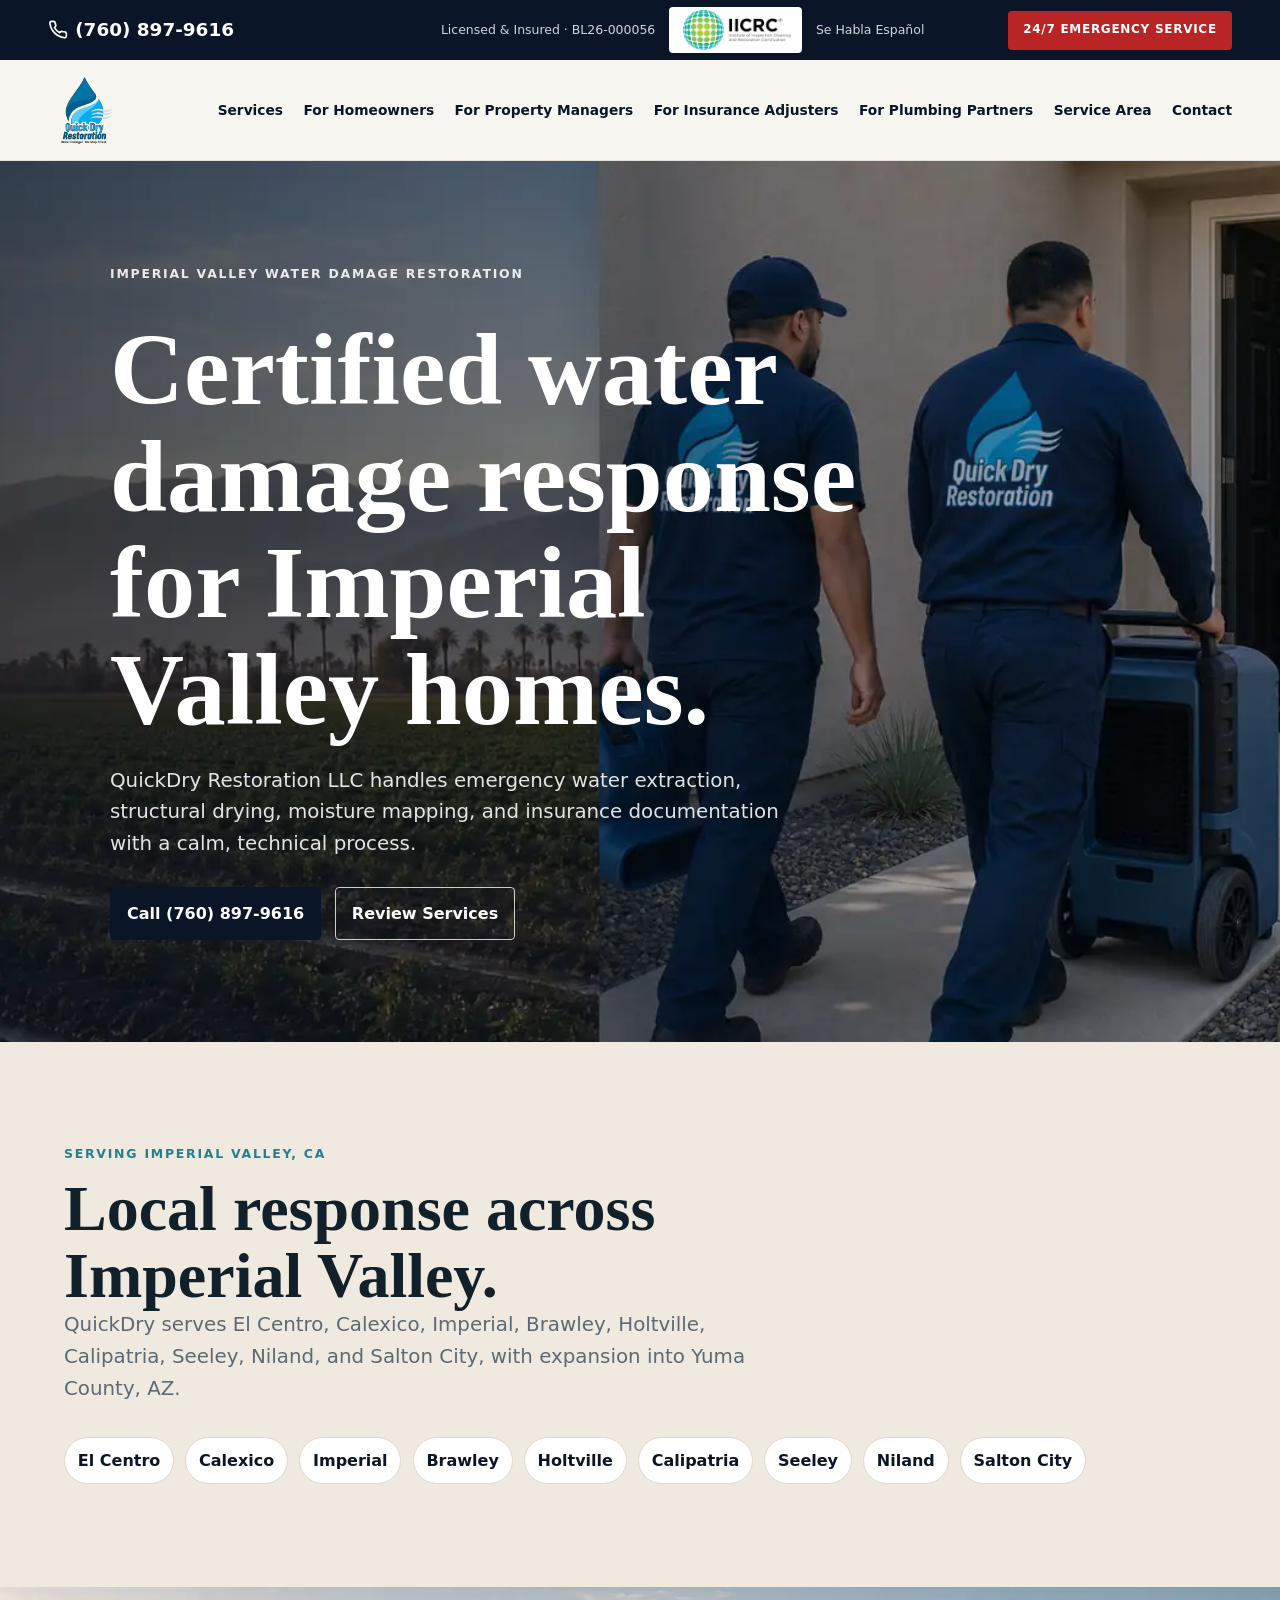
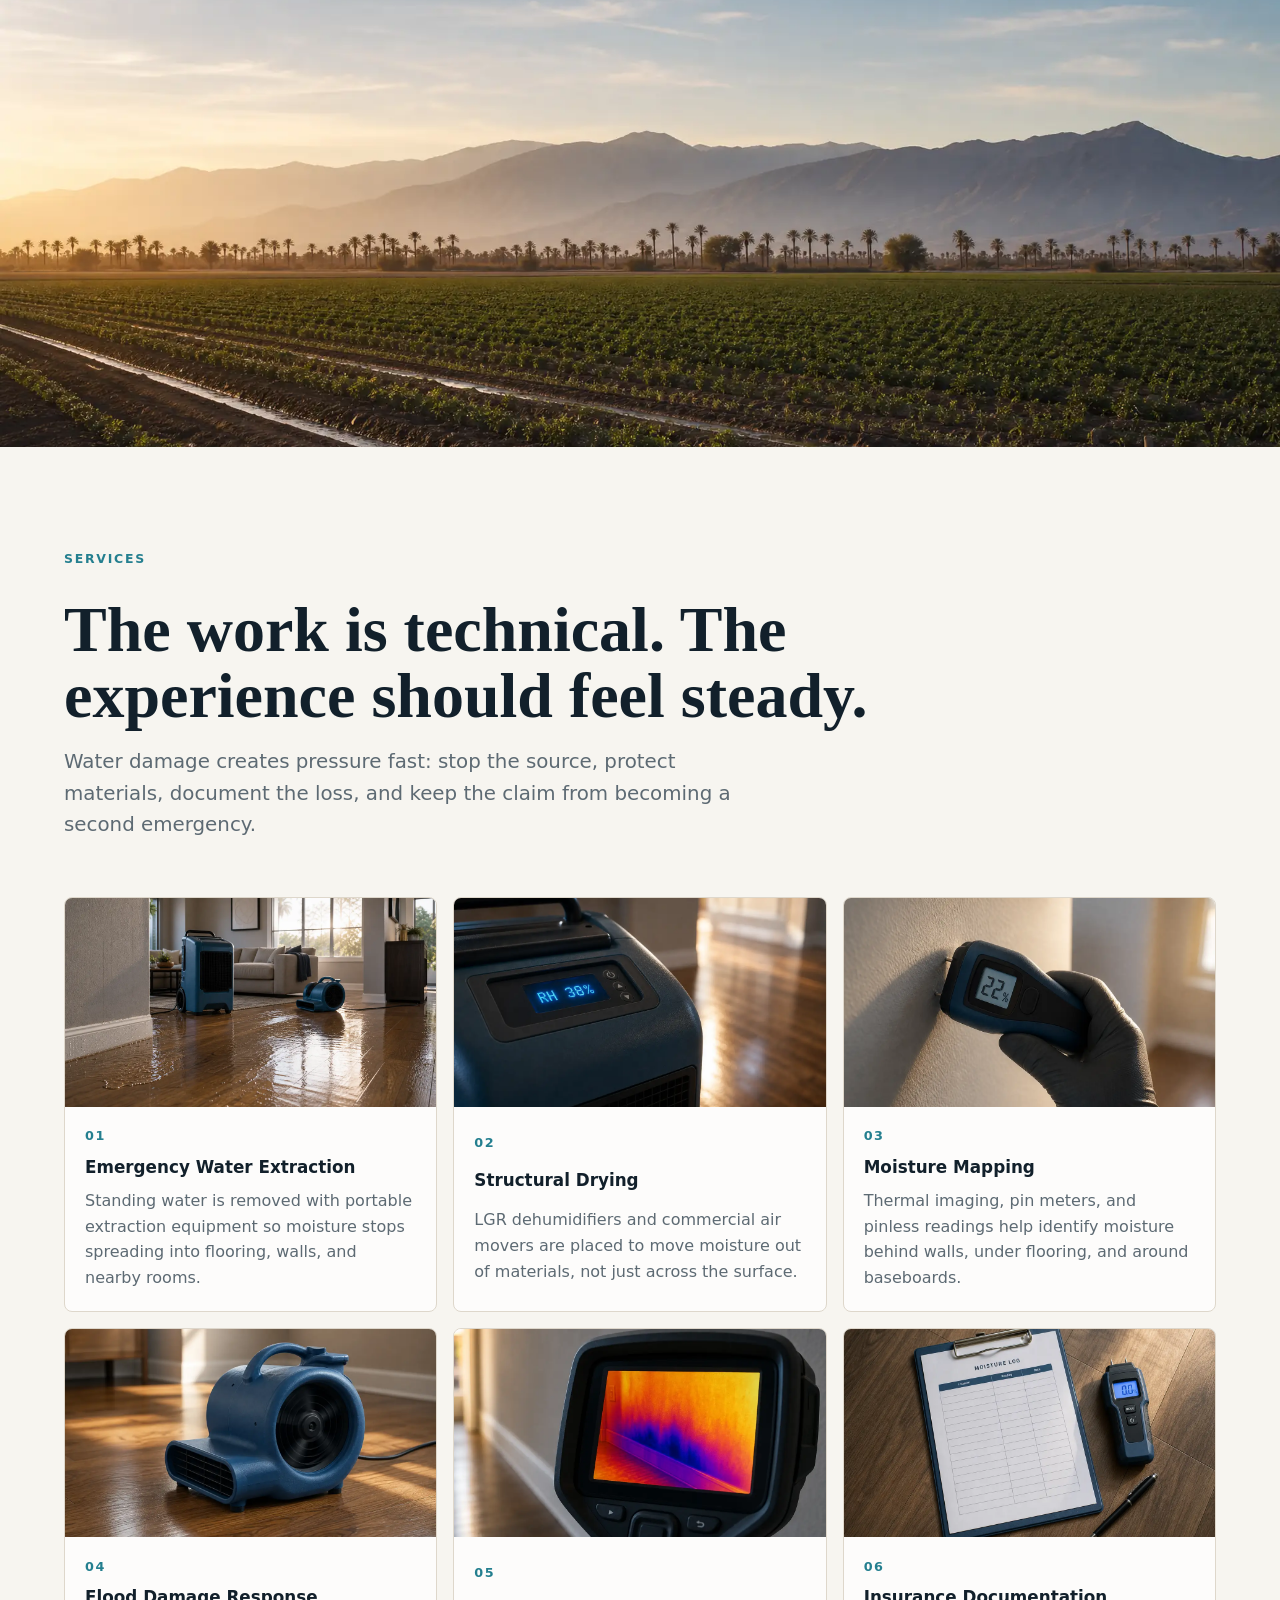
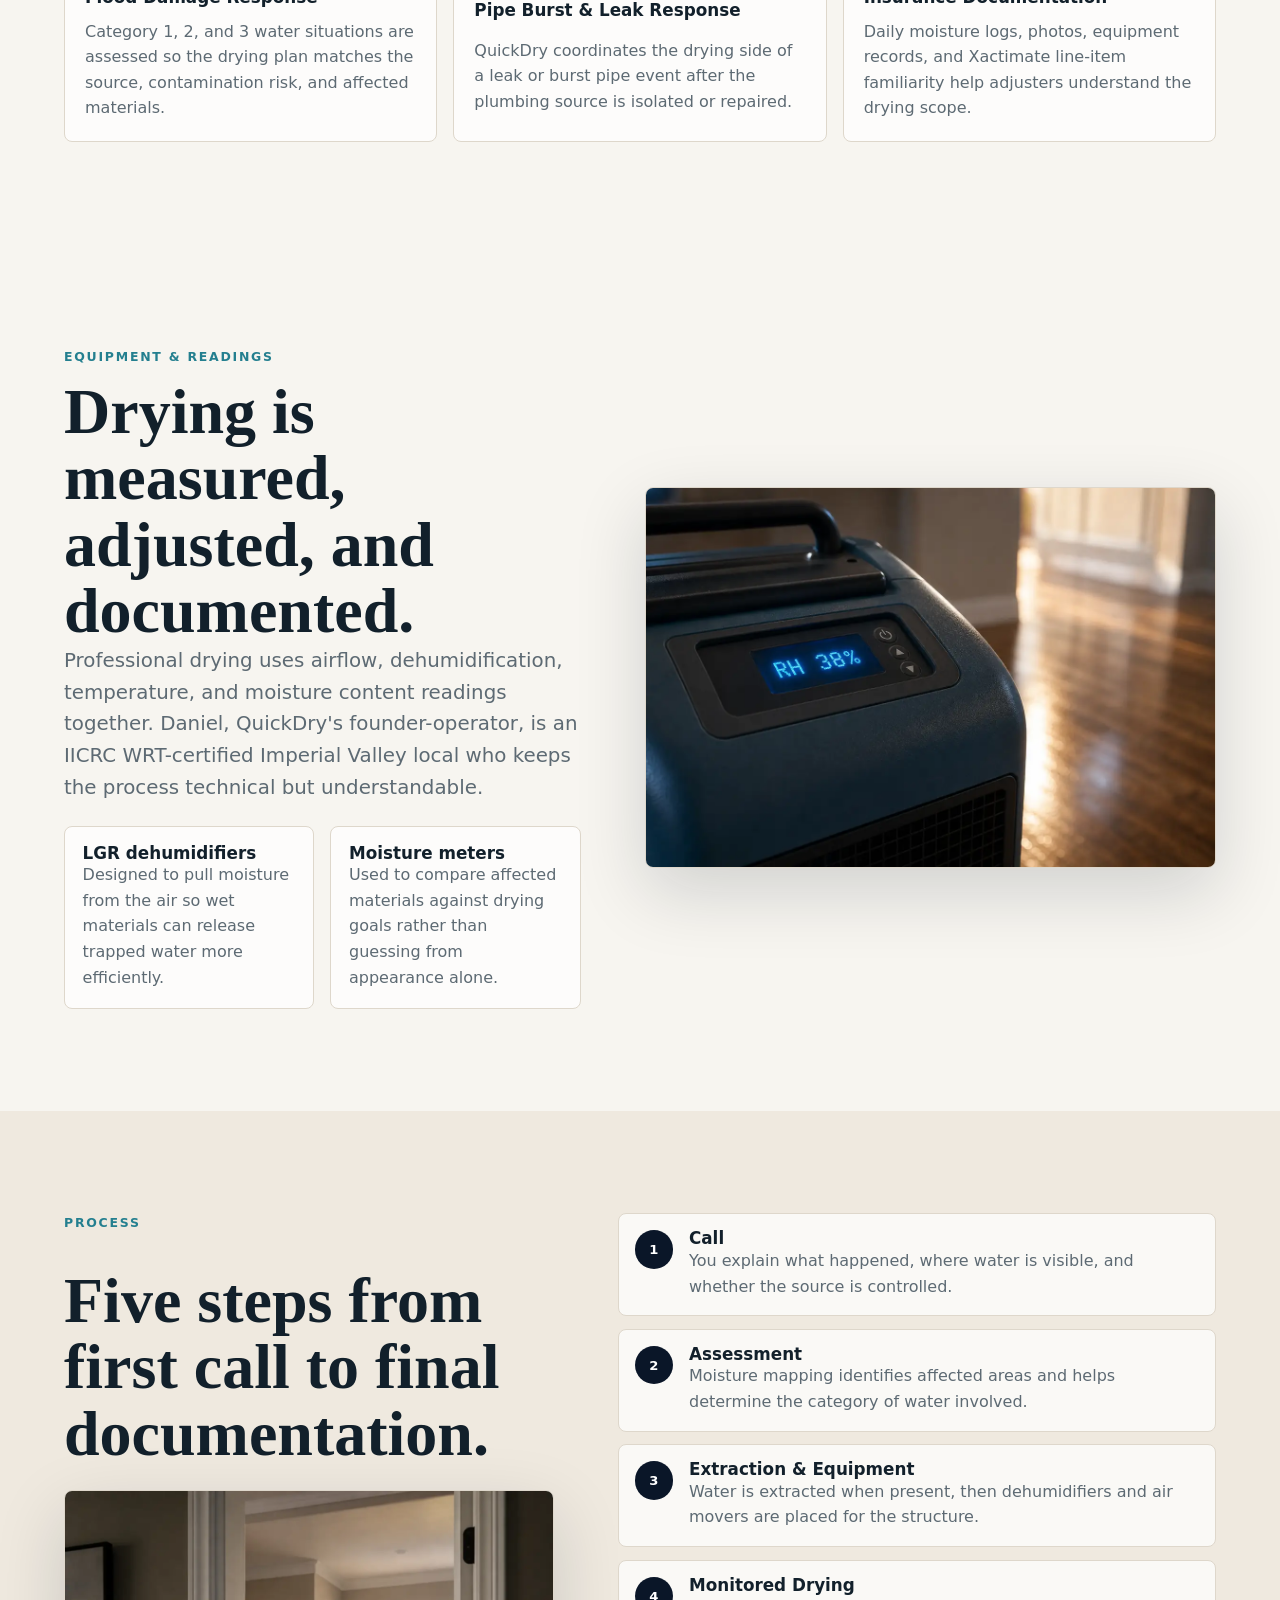
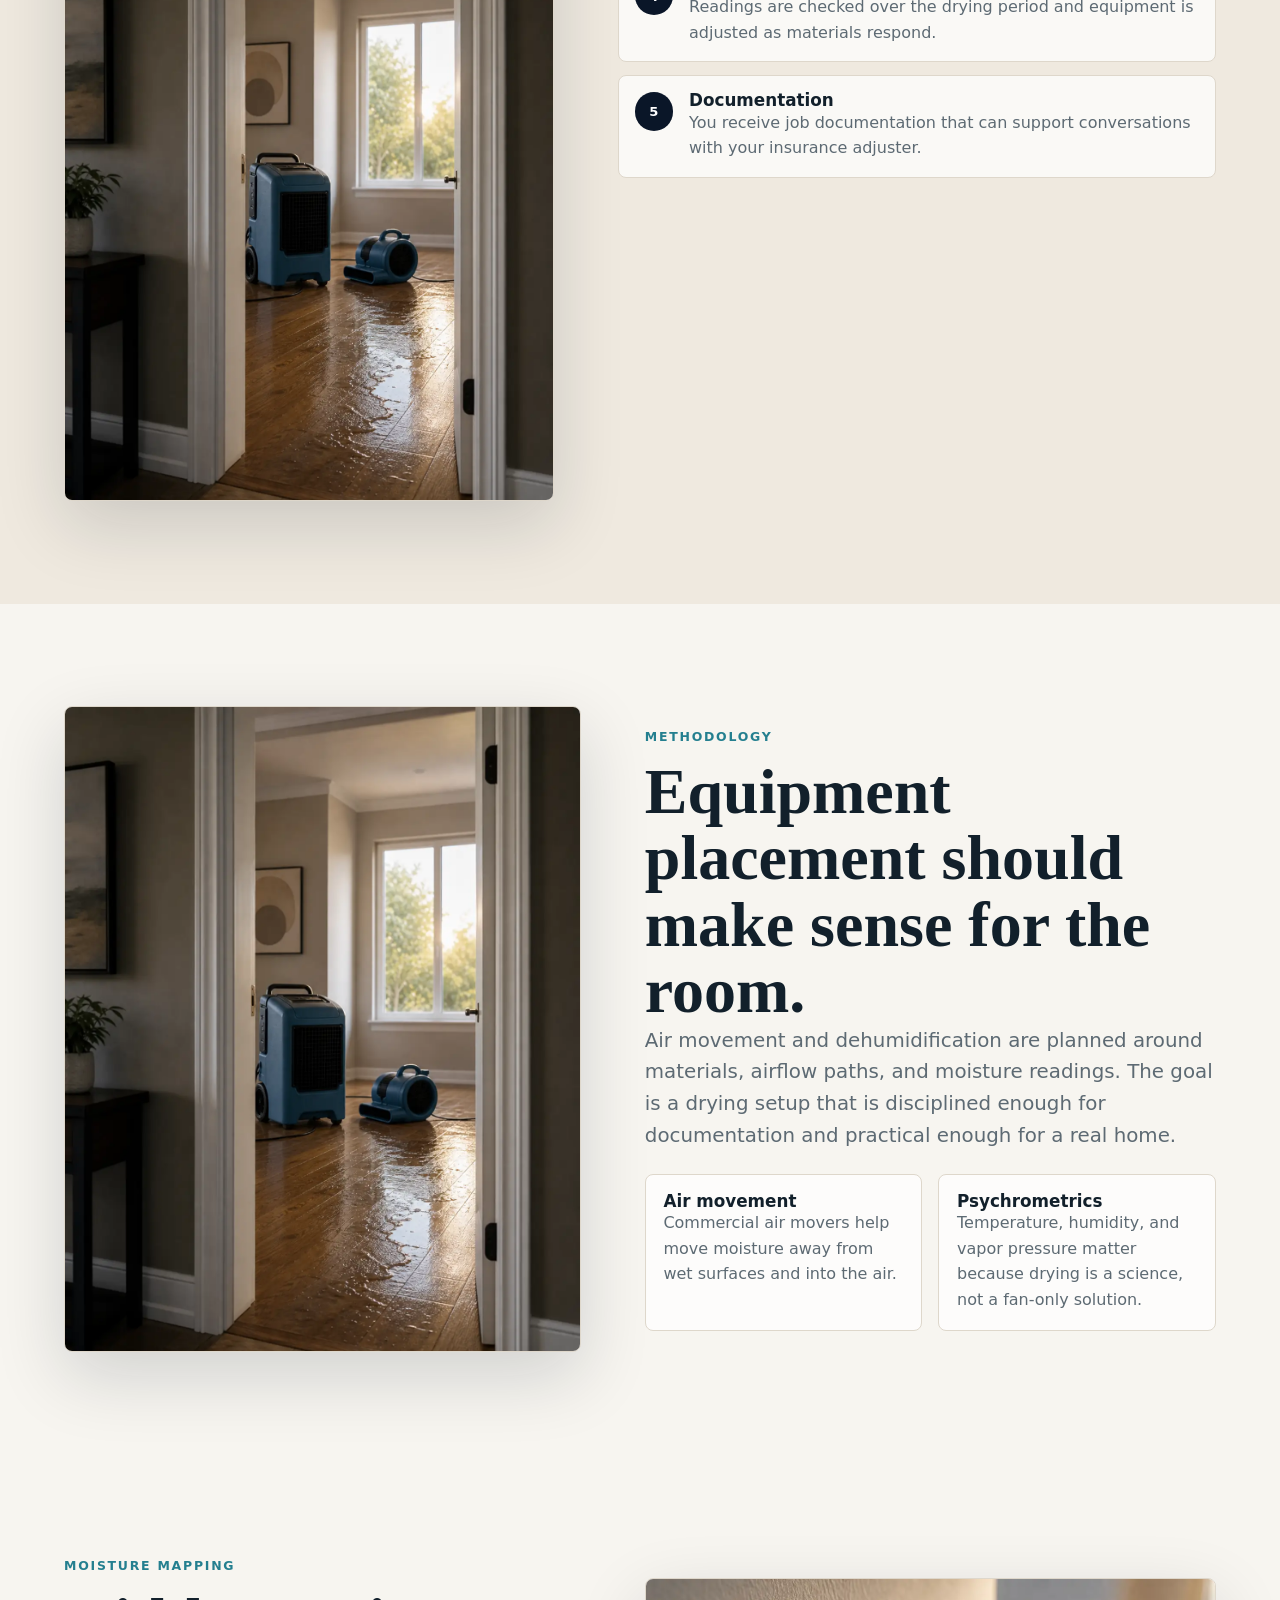
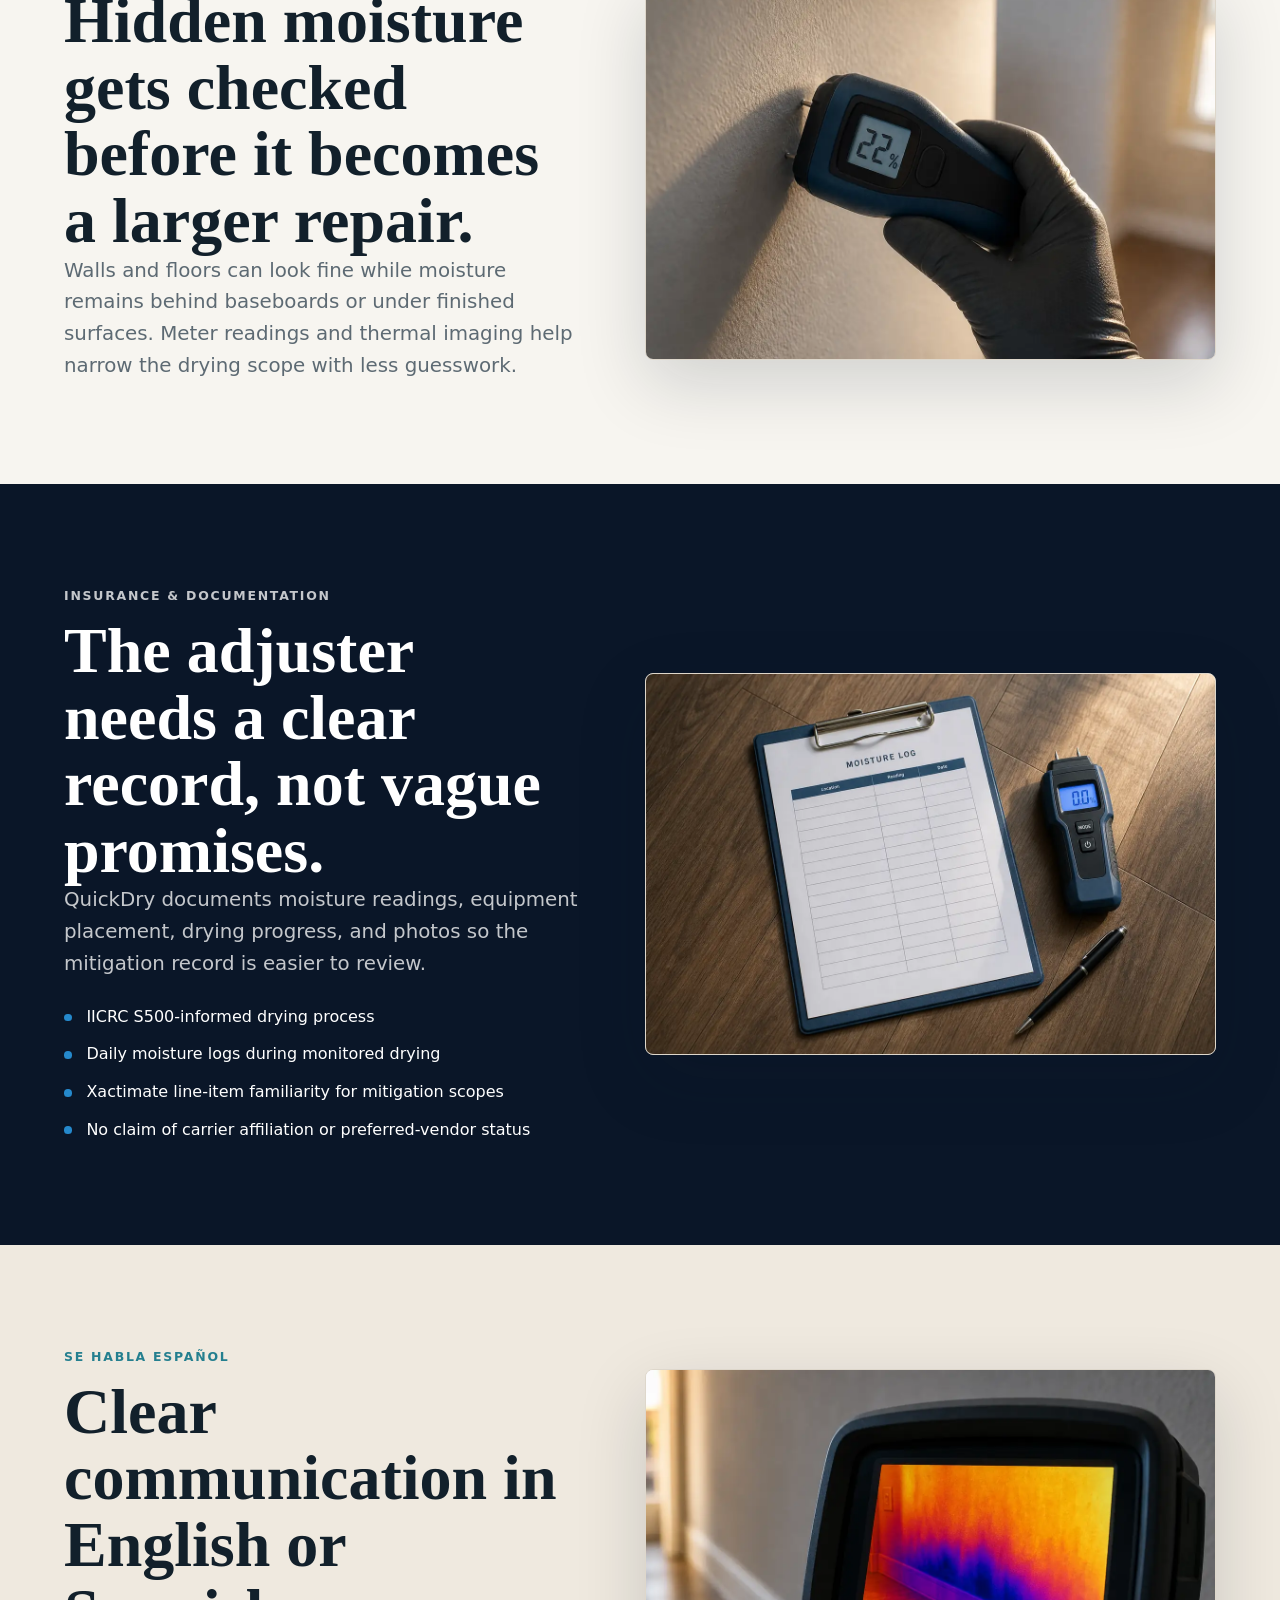
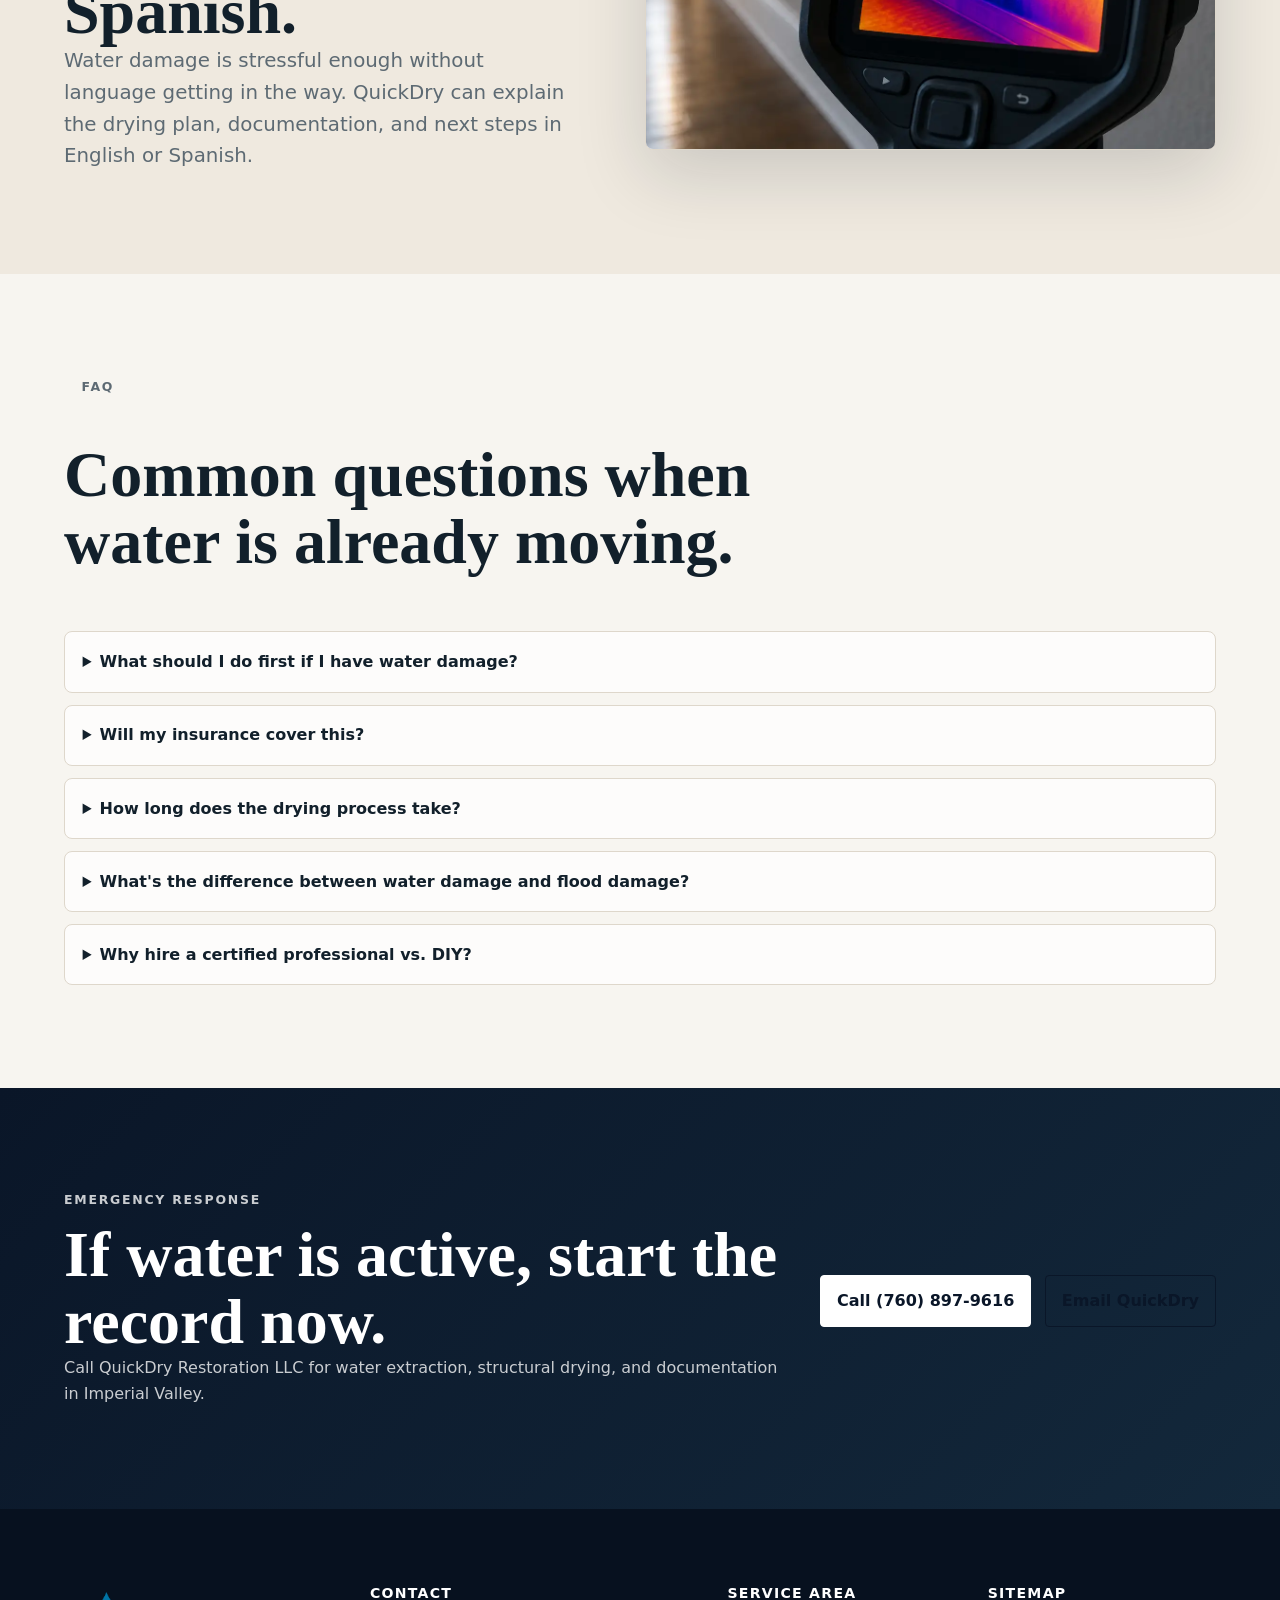
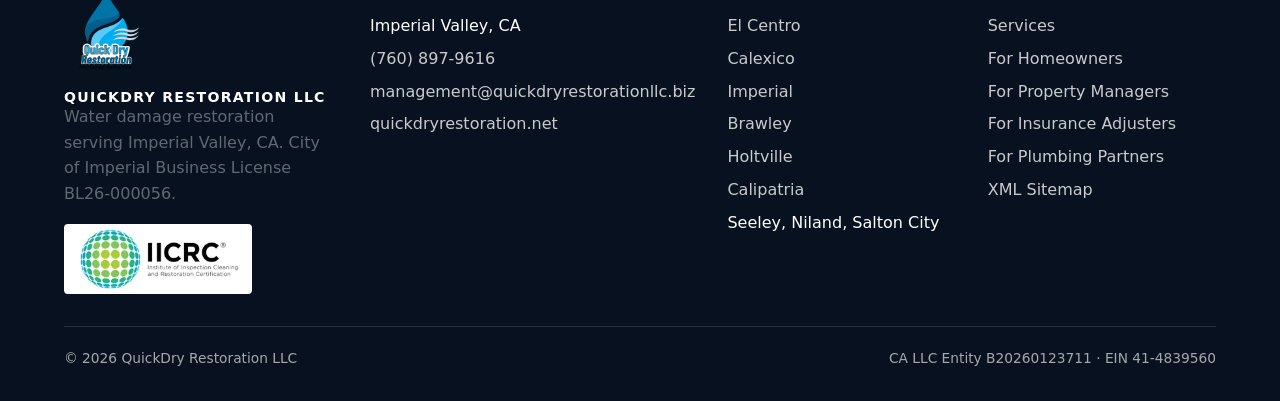
==== commit b040adc6: "Add files via upload" ====
--- a/index.html
+++ b/index.html
@@ -1,1285 +1,494 @@
-<!DOCTYPE html>
+<!doctype html>
 <html lang="en">
 <head>
-  <meta charset="UTF-8" />
-  <meta name="viewport" content="width=device-width, initial-scale=1.0" />
-  <title>QuickDry Restoration | Water Damage Restoration – Imperial Valley, CA</title>
-  <meta name="description" content="QuickDry Restoration provides 24/7 emergency water damage restoration, water extraction, structural drying, and dehumidification in Calexico, El Centro, Imperial, Brawley, Holtville, and Calipatria, CA. Call now: (760) 897-9616." />
-  <meta name="robots" content="index, follow" />
-  <meta property="og:title" content="QuickDry Restoration | 24/7 Water Damage Restoration – Imperial Valley" />
-  <meta property="og:description" content="Fast, reliable water damage restoration across the Imperial Valley. Licensed LLC, IICRC trained technicians. Call (760) 897-9616 anytime." />
-  <meta property="og:type" content="website" />
-  <meta property="og:url" content="https://quickdryrestoration.net" />
-  <link rel="canonical" href="https://quickdryrestoration.net" />
-
-  <!-- Schema Markup: Local Service Area Business -->
+  <meta charset="utf-8">
+  <meta name="viewport" content="width=device-width, initial-scale=1">
+  <title>QuickDry Restoration LLC | Water Damage Restoration in Imperial Valley, CA</title>
+  <meta name="description" content="IICRC WRT certified water damage restoration for Imperial Valley. Emergency water extraction, structural drying, moisture mapping, and insurance documentation. Se Habla Espa&ntilde;ol.">
+  <link rel="canonical" href="https://quickdryrestoration.net/">
+  <meta name="robots" content="index,follow">
+
+  <meta property="og:type" content="website">
+  <meta property="og:title" content="QuickDry Restoration LLC | Imperial Valley Water Damage Restoration">
+  <meta property="og:description" content="Calm, certified water damage response for Imperial Valley homes and properties. IICRC certified. Se Habla Espa&ntilde;ol.">
+  <meta property="og:url" content="https://quickdryrestoration.net/">
+  <meta property="og:image" content="https://quickdryrestoration.net/assets/images/og-image.jpg">
+  <meta property="og:image:width" content="1200">
+  <meta property="og:image:height" content="630">
+  <meta name="twitter:card" content="summary_large_image">
+  <meta name="twitter:title" content="QuickDry Restoration LLC">
+  <meta name="twitter:description" content="IICRC WRT certified water damage restoration in Imperial Valley.">
+  <meta name="twitter:image" content="https://quickdryrestoration.net/assets/images/og-image.jpg">
+
+  <link rel="icon" href="assets/favicons/favicon.ico" sizes="any">
+  <link rel="icon" type="image/png" sizes="32x32" href="assets/favicons/favicon-32x32.png">
+  <link rel="icon" type="image/png" sizes="16x16" href="assets/favicons/favicon-16x16.png">
+  <link rel="apple-touch-icon" href="assets/favicons/apple-touch-icon.png">
+  <link rel="manifest" href="site.webmanifest">
+  <link rel="preload" as="image" href="assets/images/hero-split-composite-1280.webp" type="image/webp" imagesrcset="assets/images/hero-split-composite-1280.webp 1280w, assets/images/hero-split-composite.webp 1920w" imagesizes="100vw">
+  <link rel="stylesheet" href="styles.css">
+
   <script type="application/ld+json">
   {
     "@context": "https://schema.org",
-    "@type": "HomeAndConstructionBusiness",
+    "@type": "LocalBusiness",
+    "@id": "https://quickdryrestoration.net/#business",
     "name": "QuickDry Restoration LLC",
-    "url": "https://quickdryrestoration.net",
+    "url": "https://quickdryrestoration.net/",
+    "image": "https://quickdryrestoration.net/assets/images/og-image.jpg",
+    "logo": "https://quickdryrestoration.net/assets/logo/quickdry-logo.png",
     "telephone": "+17608979616",
-    "email": "management@quickdryrestoration.biz",
-    "description": "24/7 emergency water damage restoration serving the Imperial Valley. Services include water extraction, structural drying, moisture detection, and dehumidification.",
+    "email": "management@quickdryrestorationllc.biz",
     "priceRange": "$$",
+    "foundingDate": "2024",
+    "identifier": [
+      "City of Imperial Business License BL26-000056",
+      "California LLC Entity Number B20260123711",
+      "Federal EIN 41-4839560"
+    ],
+    "address": {
+      "@type": "PostalAddress",
+      "addressLocality": "Imperial Valley",
+      "addressRegion": "CA",
+      "addressCountry": "US"
+    },
+    "areaServed": [
+      "El Centro, CA",
+      "Calexico, CA",
+      "Imperial, CA",
+      "Brawley, CA",
+      "Holtville, CA",
+      "Calipatria, CA",
+      "Seeley, CA",
+      "Niland, CA",
+      "Salton City, CA",
+      "Yuma County, AZ"
+    ],
+    "serviceArea": [
+      { "@type": "City", "name": "El Centro" },
+      { "@type": "City", "name": "Calexico" },
+      { "@type": "City", "name": "Imperial" },
+      { "@type": "City", "name": "Brawley" },
+      { "@type": "City", "name": "Holtville" },
+      { "@type": "City", "name": "Calipatria" },
+      { "@type": "City", "name": "Seeley" },
+      { "@type": "City", "name": "Niland" },
+      { "@type": "City", "name": "Salton City" }
+    ],
+    "knowsLanguage": ["en", "es"],
     "openingHours": "Mo-Su 00:00-23:59",
-    "areaServed": [
-      {"@type": "City", "name": "Calexico", "addressRegion": "CA"},
-      {"@type": "City", "name": "Imperial", "addressRegion": "CA"},
-      {"@type": "City", "name": "El Centro", "addressRegion": "CA"},
-      {"@type": "City", "name": "Brawley", "addressRegion": "CA"},
-      {"@type": "City", "name": "Holtville", "addressRegion": "CA"},
-      {"@type": "City", "name": "Calipatria", "addressRegion": "CA"}
-    ],
+    "openingHoursSpecification": [{
+      "@type": "OpeningHoursSpecification",
+      "dayOfWeek": ["Monday", "Tuesday", "Wednesday", "Thursday", "Friday", "Saturday", "Sunday"],
+      "opens": "00:00",
+      "closes": "23:59"
+    }],
     "hasOfferCatalog": {
       "@type": "OfferCatalog",
-      "name": "Water Damage Restoration Services",
+      "name": "Water damage restoration services",
       "itemListElement": [
-        {"@type": "Offer", "itemOffered": {"@type": "Service", "name": "Water Damage Restoration"}},
-        {"@type": "Offer", "itemOffered": {"@type": "Service", "name": "Emergency Water Extraction"}},
-        {"@type": "Offer", "itemOffered": {"@type": "Service", "name": "Structural Drying"}},
-        {"@type": "Offer", "itemOffered": {"@type": "Service", "name": "Moisture Detection"}},
-        {"@type": "Offer", "itemOffered": {"@type": "Service", "name": "Dehumidification"}}
+        { "@type": "Offer", "itemOffered": { "@type": "Service", "name": "Emergency Water Extraction" } },
+        { "@type": "Offer", "itemOffered": { "@type": "Service", "name": "Structural Drying" } },
+        { "@type": "Offer", "itemOffered": { "@type": "Service", "name": "Moisture Mapping" } },
+        { "@type": "Offer", "itemOffered": { "@type": "Service", "name": "Flood Damage Response" } },
+        { "@type": "Offer", "itemOffered": { "@type": "Service", "name": "Pipe Burst & Leak Response" } },
+        { "@type": "Offer", "itemOffered": { "@type": "Service", "name": "Insurance Documentation" } }
       ]
-    },
-    "sameAs": ["https://quickdryrestoration.net"]
+    }
   }
   </script>
-
-  <style>
-    /* ── Reset & Base ─────────────────────────────────── */
-    *, *::before, *::after { box-sizing: border-box; margin: 0; padding: 0; }
-    html { scroll-behavior: smooth; }
-
-    :root {
-      --navy:      #0a1f44;
-      --navy-mid:  #122b5e;
-      --navy-light:#1a3a7a;
-      --accent:    #e8302a;
-      --accent-h:  #c8241f;
-      --gold:      #f0a500;
-      --white:     #ffffff;
-      --off-white: #f4f7fb;
-      --text:      #1c2b45;
-      --muted:     #5a6e8a;
-      --border:    #d0daea;
-      --shadow:    0 4px 24px rgba(10,31,68,0.13);
-      --shadow-lg: 0 8px 40px rgba(10,31,68,0.18);
-      --radius:    10px;
-      --font-head: 'Georgia', 'Times New Roman', serif;
-      --font-body: 'Segoe UI', system-ui, -apple-system, sans-serif;
-    }
-
-    body {
-      font-family: var(--font-body);
-      color: var(--text);
-      background: var(--white);
-      line-height: 1.6;
-      -webkit-font-smoothing: antialiased;
-    }
-
-    img { max-width: 100%; display: block; }
-    a { color: inherit; text-decoration: none; }
-
-    .container {
-      max-width: 1140px;
-      margin: 0 auto;
-      padding: 0 24px;
-    }
-
-    /* ── Utility ──────────────────────────────────────── */
-    .btn-primary {
-      display: inline-flex;
-      align-items: center;
-      gap: 10px;
-      background: var(--accent);
-      color: var(--white);
-      font-family: var(--font-body);
-      font-size: 1.1rem;
-      font-weight: 700;
-      padding: 16px 32px;
-      border-radius: var(--radius);
-      border: none;
-      cursor: pointer;
-      transition: background 0.2s, transform 0.15s, box-shadow 0.2s;
-      box-shadow: 0 4px 18px rgba(232,48,42,0.35);
-      letter-spacing: 0.01em;
-    }
-    .btn-primary:hover { background: var(--accent-h); transform: translateY(-2px); box-shadow: 0 7px 24px rgba(232,48,42,0.45); }
-    .btn-primary:active { transform: translateY(0); }
-
-    .btn-outline {
-      display: inline-flex;
-      align-items: center;
-      gap: 8px;
-      background: transparent;
-      color: var(--white);
-      font-family: var(--font-body);
-      font-size: 1rem;
-      font-weight: 600;
-      padding: 14px 28px;
-      border-radius: var(--radius);
-      border: 2px solid rgba(255,255,255,0.6);
-      cursor: pointer;
-      transition: background 0.2s, border-color 0.2s;
-    }
-    .btn-outline:hover { background: rgba(255,255,255,0.12); border-color: var(--white); }
-
-    .section-label {
-      display: inline-block;
-      font-size: 0.78rem;
-      font-weight: 700;
-      letter-spacing: 0.12em;
-      text-transform: uppercase;
-      color: var(--accent);
-      margin-bottom: 10px;
-    }
-
-    .section-title {
-      font-family: var(--font-head);
-      font-size: clamp(1.75rem, 3.5vw, 2.5rem);
-      font-weight: 700;
-      color: var(--navy);
-      line-height: 1.22;
-      margin-bottom: 16px;
-    }
-
-    .section-sub {
-      font-size: 1.05rem;
-      color: var(--muted);
-      max-width: 560px;
-    }
-
-    /* ── Top Bar ──────────────────────────────────────── */
-    #topbar {
-      background: var(--navy);
-      color: rgba(255,255,255,0.82);
-      font-size: 0.82rem;
-      padding: 9px 0;
-      border-bottom: 1px solid rgba(255,255,255,0.08);
-    }
-    #topbar .inner {
-      display: flex;
-      justify-content: space-between;
-      align-items: center;
-      flex-wrap: wrap;
-      gap: 6px;
-    }
-    #topbar a { color: inherit; transition: color 0.2s; }
-    #topbar a:hover { color: var(--white); }
-    #topbar .tb-right { display: flex; gap: 20px; align-items: center; }
-    #topbar .tb-badge {
-      background: var(--gold);
-      color: var(--navy);
-      font-weight: 700;
-      font-size: 0.75rem;
-      padding: 3px 9px;
-      border-radius: 4px;
-      letter-spacing: 0.05em;
-    }
-
-    /* ── Header / Nav ─────────────────────────────────── */
-    header {
-      background: var(--white);
-      position: sticky;
-      top: 0;
-      z-index: 100;
-      box-shadow: 0 2px 12px rgba(10,31,68,0.10);
-    }
-    header .inner {
-      display: flex;
-      justify-content: space-between;
-      align-items: center;
-      padding: 14px 24px;
-      max-width: 1140px;
-      margin: 0 auto;
-    }
-    .logo {
-      display: flex;
-      align-items: center;
-      gap: 12px;
-    }
-    .logo-icon {
-      width: 44px;
-      height: 44px;
-      background: var(--navy);
-      border-radius: 8px;
-      display: flex;
-      align-items: center;
-      justify-content: center;
-      flex-shrink: 0;
-    }
-    .logo-icon svg { width: 26px; height: 26px; fill: var(--white); }
-    .logo-text { line-height: 1.15; }
-    .logo-name {
-      font-family: var(--font-head);
-      font-size: 1.3rem;
-      font-weight: 700;
-      color: var(--navy);
-      letter-spacing: -0.01em;
-    }
-    .logo-tag {
-      font-size: 0.72rem;
-      color: var(--muted);
-      font-weight: 500;
-      letter-spacing: 0.04em;
-    }
-
-    nav { display: flex; align-items: center; gap: 8px; }
-    nav a.nav-link {
-      font-size: 0.9rem;
-      font-weight: 600;
-      color: var(--text);
-      padding: 8px 14px;
-      border-radius: 6px;
-      transition: background 0.18s, color 0.18s;
-    }
-    nav a.nav-link:hover { background: var(--off-white); color: var(--navy); }
-    .nav-cta {
-      background: var(--accent);
-      color: var(--white) !important;
-      padding: 10px 18px !important;
-      border-radius: 8px !important;
-      font-weight: 700 !important;
-      box-shadow: 0 2px 10px rgba(232,48,42,0.3);
-    }
-    .nav-cta:hover { background: var(--accent-h) !important; }
-
-    /* Mobile menu toggle */
-    .menu-toggle {
-      display: none;
-      background: none;
-      border: none;
-      cursor: pointer;
-      padding: 6px;
-      flex-direction: column;
-      gap: 5px;
-    }
-    .menu-toggle span {
-      display: block;
-      width: 24px;
-      height: 2px;
-      background: var(--navy);
-      border-radius: 2px;
-      transition: all 0.3s;
-    }
-
-    /* ── Hero ─────────────────────────────────────────── */
-    #hero {
-      background: linear-gradient(135deg, var(--navy) 0%, var(--navy-mid) 50%, var(--navy-light) 100%);
-      position: relative;
-      overflow: hidden;
-      padding: 80px 0 90px;
-      color: var(--white);
-    }
-    #hero::before {
-      content: '';
-      position: absolute;
-      inset: 0;
-      background:
-        radial-gradient(ellipse 60% 60% at 70% 50%, rgba(26,58,122,0.55) 0%, transparent 70%),
-        url("data:image/svg+xml,%3Csvg width='60' height='60' viewBox='0 0 60 60' xmlns='http://www.w3.org/2000/svg'%3E%3Cg fill='none' fill-rule='evenodd'%3E%3Cg fill='%23ffffff' fill-opacity='0.03'%3E%3Cpath d='M36 34v-4h-2v4h-4v2h4v4h2v-4h4v-2h-4zm0-30V0h-2v4h-4v2h4v4h2V6h4V4h-4zM6 34v-4H4v4H0v2h4v4h2v-4h4v-2H6zM6 4V0H4v4H0v2h4v4h2V6h4V4H6z'/%3E%3C/g%3E%3C/g%3E%3C/svg%3E");
-      pointer-events: none;
-    }
-    #hero::after {
-      content: '';
-      position: absolute;
-      bottom: -2px;
-      left: 0;
-      right: 0;
-      height: 60px;
-      background: var(--white);
-      clip-path: ellipse(55% 100% at 50% 100%);
-    }
-
-    .hero-inner {
-      position: relative;
-      z-index: 1;
-      display: grid;
-      grid-template-columns: 1fr auto;
-      gap: 40px;
-      align-items: center;
-    }
-
-    .hero-badge {
-      display: inline-flex;
-      align-items: center;
-      gap: 8px;
-      background: rgba(240,165,0,0.18);
-      border: 1px solid rgba(240,165,0,0.4);
-      color: var(--gold);
-      font-size: 0.8rem;
-      font-weight: 700;
-      letter-spacing: 0.08em;
-      text-transform: uppercase;
-      padding: 6px 14px;
-      border-radius: 50px;
-      margin-bottom: 20px;
-    }
-    .hero-badge::before {
-      content: '';
-      width: 8px; height: 8px;
-      background: var(--gold);
-      border-radius: 50%;
-      animation: pulse-dot 1.8s ease-in-out infinite;
-    }
-    @keyframes pulse-dot {
-      0%, 100% { opacity: 1; transform: scale(1); }
-      50% { opacity: 0.5; transform: scale(0.7); }
-    }
-
-    .hero-title {
-      font-family: var(--font-head);
-      font-size: clamp(2.1rem, 5vw, 3.4rem);
-      font-weight: 700;
-      line-height: 1.15;
-      color: var(--white);
-      margin-bottom: 18px;
-    }
-    .hero-title span { color: var(--gold); }
-
-    .hero-sub {
-      font-size: 1.1rem;
-      color: rgba(255,255,255,0.8);
-      max-width: 520px;
-      margin-bottom: 32px;
-      line-height: 1.65;
-    }
-
-    .hero-ctas { display: flex; gap: 14px; flex-wrap: wrap; align-items: center; margin-bottom: 44px; }
-
-    .hero-stats {
-      display: flex;
-      gap: 30px;
-      flex-wrap: wrap;
-      padding-top: 20px;
-      border-top: 1px solid rgba(255,255,255,0.14);
-    }
-    .hero-stat {}
-    .hero-stat-num {
-      font-family: var(--font-head);
-      font-size: 1.8rem;
-      font-weight: 700;
-      color: var(--white);
-      line-height: 1;
-    }
-    .hero-stat-label {
-      font-size: 0.78rem;
-      color: rgba(255,255,255,0.6);
-      letter-spacing: 0.04em;
-      margin-top: 3px;
-    }
-
-    /* Emergency card on right */
-    .hero-card {
-      background: rgba(255,255,255,0.08);
-      backdrop-filter: blur(12px);
-      border: 1px solid rgba(255,255,255,0.18);
-      border-radius: 16px;
-      padding: 28px 26px;
-      text-align: center;
-      min-width: 240px;
-      flex-shrink: 0;
-    }
-    .hero-card-label {
-      font-size: 0.72rem;
-      font-weight: 700;
-      letter-spacing: 0.12em;
-      text-transform: uppercase;
-      color: rgba(255,255,255,0.6);
-      margin-bottom: 10px;
-    }
-    .hero-card-phone {
-      font-family: var(--font-head);
-      font-size: 1.6rem;
-      font-weight: 700;
-      color: var(--white);
-      line-height: 1.2;
-      margin-bottom: 4px;
-      white-space: nowrap;
-    }
-    .hero-card-avail {
-      font-size: 0.8rem;
-      color: var(--gold);
-      font-weight: 600;
-      margin-bottom: 18px;
-    }
-    .hero-card-btn {
-      display: flex;
-      align-items: center;
-      justify-content: center;
-      gap: 8px;
-      background: var(--accent);
-      color: var(--white);
-      font-weight: 700;
-      font-size: 1rem;
-      padding: 13px 20px;
-      border-radius: 8px;
-      width: 100%;
-      transition: background 0.2s, transform 0.15s;
-      box-shadow: 0 4px 16px rgba(232,48,42,0.4);
-    }
-    .hero-card-btn:hover { background: var(--accent-h); transform: translateY(-2px); }
-    .hero-card-divider { border: none; border-top: 1px solid rgba(255,255,255,0.1); margin: 18px 0; }
-    .hero-card-email {
-      font-size: 0.8rem;
-      color: rgba(255,255,255,0.65);
-      word-break: break-all;
-    }
-    .hero-card-email a:hover { color: var(--white); text-decoration: underline; }
-
-    /* ── Trust Bar ────────────────────────────────────── */
-    #trust-bar {
-      background: var(--off-white);
-      border-bottom: 1px solid var(--border);
-      padding: 18px 0;
-    }
-    .trust-items {
-      display: flex;
-      justify-content: center;
-      flex-wrap: wrap;
-      gap: 10px 30px;
-      align-items: center;
-    }
-    .trust-item {
-      display: flex;
-      align-items: center;
-      gap: 9px;
-      font-size: 0.88rem;
-      font-weight: 600;
-      color: var(--navy);
-    }
-    .trust-icon {
-      width: 32px;
-      height: 32px;
-      background: var(--navy);
-      border-radius: 50%;
-      display: flex;
-      align-items: center;
-      justify-content: center;
-      flex-shrink: 0;
-    }
-    .trust-icon svg { width: 16px; height: 16px; fill: var(--white); }
-    .trust-divider {
-      width: 1px;
-      height: 28px;
-      background: var(--border);
-    }
-
-    /* ── Services ─────────────────────────────────────── */
-    #services {
-      padding: 88px 0;
-      background: var(--white);
-    }
-    .section-head { margin-bottom: 52px; }
-    .services-grid {
-      display: grid;
-      grid-template-columns: repeat(auto-fit, minmax(310px, 1fr));
-      gap: 24px;
-    }
-    .service-card {
-      background: var(--white);
-      border: 1px solid var(--border);
-      border-radius: 14px;
-      padding: 32px 28px;
-      transition: box-shadow 0.25s, border-color 0.25s, transform 0.2s;
-      position: relative;
-      overflow: hidden;
-    }
-    .service-card::before {
-      content: '';
-      position: absolute;
-      top: 0; left: 0; right: 0;
-      height: 4px;
-      background: linear-gradient(90deg, var(--navy), var(--navy-light));
-      transform: scaleX(0);
-      transform-origin: left;
-      transition: transform 0.3s ease;
-    }
-    .service-card:hover {
-      box-shadow: var(--shadow);
-      border-color: transparent;
-      transform: translateY(-4px);
-    }
-    .service-card:hover::before { transform: scaleX(1); }
-
-    .service-icon {
-      width: 56px;
-      height: 56px;
-      background: var(--off-white);
-      border-radius: 12px;
-      display: flex;
-      align-items: center;
-      justify-content: center;
-      margin-bottom: 20px;
-      transition: background 0.2s;
-    }
-    .service-card:hover .service-icon { background: var(--navy); }
-    .service-icon svg { width: 28px; height: 28px; fill: var(--navy); transition: fill 0.2s; }
-    .service-card:hover .service-icon svg { fill: var(--white); }
-
-    .service-title {
-      font-family: var(--font-head);
-      font-size: 1.2rem;
-      font-weight: 700;
-      color: var(--navy);
-      margin-bottom: 10px;
-    }
-    .service-desc {
-      font-size: 0.93rem;
-      color: var(--muted);
-      line-height: 1.65;
-    }
-
-    /* ── Why Choose Us ────────────────────────────────── */
-    #why {
-      padding: 88px 0;
-      background: var(--navy);
-      position: relative;
-      overflow: hidden;
-    }
-    #why::before {
-      content: '';
-      position: absolute;
-      inset: 0;
-      background: url("data:image/svg+xml,%3Csvg width='80' height='80' viewBox='0 0 80 80' xmlns='http://www.w3.org/2000/svg'%3E%3Cg fill='%23ffffff' fill-opacity='0.025'%3E%3Cpath d='M0 0h40v40H0V0zm40 40h40v40H40V40zm0-40h2l-2 2V0zm0 4l4-4h2l-6 6V4zm0 4l8-8h2L40 10V8zm0 4L52 0h2L40 14v-2zm0 4L56 0h2L40 18v-2zm0 4L60 0h2L40 22v-2zm0 4L64 0h2L40 26v-2zm0 4L68 0h2L40 30v-2zm0 4L72 0h2L40 34v-2zm0 4L76 0h2L40 38v-2zm0 4L80 0v2L42 40h-2zm4 0L80 4v2L46 40h-2zm4 0L80 8v2L50 40h-2zm4 0l28-28v2L54 40h-2zm4 0l24-24v2L58 40h-2zm4 0l20-20v2L62 40h-2zm4 0l16-16v2L66 40h-2zm4 0l12-12v2L70 40h-2zm4 0l8-8v2L74 40h-2zm4 0l4-4v2L78 40h-2z'/%3E%3C/g%3E%3C/svg%3E");
-      pointer-events: none;
-    }
-    #why .section-title { color: var(--white); }
-    #why .section-label { color: var(--gold); }
-    #why .section-sub { color: rgba(255,255,255,0.65); }
-
-    .why-grid {
-      display: grid;
-      grid-template-columns: 1fr 1fr;
-      gap: 50px;
-      align-items: center;
-      position: relative;
-      z-index: 1;
-    }
-    .why-features { display: flex; flex-direction: column; gap: 24px; }
-    .why-feature {
-      display: flex;
-      gap: 18px;
-      align-items: flex-start;
-    }
-    .why-feat-icon {
-      width: 48px;
-      height: 48px;
-      background: rgba(255,255,255,0.08);
-      border: 1px solid rgba(255,255,255,0.12);
-      border-radius: 10px;
-      display: flex;
-      align-items: center;
-      justify-content: center;
-      flex-shrink: 0;
-    }
-    .why-feat-icon svg { width: 24px; height: 24px; fill: var(--gold); }
-    .why-feat-title {
-      font-weight: 700;
-      font-size: 1rem;
-      color: var(--white);
-      margin-bottom: 5px;
-    }
-    .why-feat-desc {
-      font-size: 0.9rem;
-      color: rgba(255,255,255,0.6);
-      line-height: 1.6;
-    }
-
-    /* CTA card on right side of Why section */
-    .why-cta-card {
-      background: rgba(255,255,255,0.06);
-      border: 1px solid rgba(255,255,255,0.14);
-      border-radius: 20px;
-      padding: 40px 36px;
-      text-align: center;
-    }
-    .why-cta-title {
-      font-family: var(--font-head);
-      font-size: 1.7rem;
-      font-weight: 700;
-      color: var(--white);
-      margin-bottom: 12px;
-      line-height: 1.2;
-    }
-    .why-cta-sub {
-      color: rgba(255,255,255,0.65);
-      font-size: 0.95rem;
-      margin-bottom: 28px;
-      line-height: 1.55;
-    }
-    .why-cta-phone {
-      font-family: var(--font-head);
-      font-size: 2rem;
-      font-weight: 700;
-      color: var(--gold);
-      margin-bottom: 6px;
-    }
-    .why-cta-avail { font-size: 0.82rem; color: rgba(255,255,255,0.5); margin-bottom: 24px; }
-
-    /* ── Service Areas ────────────────────────────────── */
-    #areas {
-      padding: 88px 0;
-      background: var(--off-white);
-    }
-    .areas-grid {
-      display: grid;
-      grid-template-columns: repeat(auto-fit, minmax(168px, 1fr));
-      gap: 16px;
-      margin-top: 44px;
-    }
-    .area-card {
-      background: var(--white);
-      border: 1px solid var(--border);
-      border-radius: 12px;
-      padding: 22px 20px;
-      display: flex;
-      align-items: center;
-      gap: 12px;
-      font-weight: 700;
-      font-size: 0.95rem;
-      color: var(--navy);
-      transition: box-shadow 0.2s, border-color 0.2s, transform 0.18s;
-    }
-    .area-card:hover {
-      box-shadow: var(--shadow);
-      border-color: var(--navy);
-      transform: translateY(-3px);
-    }
-    .area-pin { width: 22px; height: 22px; fill: var(--accent); flex-shrink: 0; }
-    .areas-note {
-      text-align: center;
-      margin-top: 28px;
-      font-size: 0.9rem;
-      color: var(--muted);
-    }
-    .areas-note a { color: var(--navy); font-weight: 600; text-decoration: underline; }
-    .areas-note a:hover { color: var(--accent); }
-
-    /* ── Contact ──────────────────────────────────────── */
-    #contact {
-      padding: 88px 0;
-      background: var(--white);
-    }
-    .contact-grid {
-      display: grid;
-      grid-template-columns: 1fr 1fr;
-      gap: 60px;
-      align-items: start;
-    }
-    .contact-info { }
-    .contact-info .section-sub { margin-bottom: 36px; }
-    .contact-detail {
-      display: flex;
-      align-items: flex-start;
-      gap: 14px;
-      margin-bottom: 22px;
-    }
-    .contact-detail-icon {
-      width: 44px;
-      height: 44px;
-      background: var(--off-white);
-      border-radius: 10px;
-      display: flex;
-      align-items: center;
-      justify-content: center;
-      flex-shrink: 0;
-    }
-    .contact-detail-icon svg { width: 20px; height: 20px; fill: var(--navy); }
-    .contact-detail-label { font-size: 0.78rem; font-weight: 700; letter-spacing: 0.06em; text-transform: uppercase; color: var(--muted); margin-bottom: 3px; }
-    .contact-detail-val { font-size: 1rem; font-weight: 600; color: var(--navy); }
-    .contact-detail-val a { transition: color 0.2s; }
-    .contact-detail-val a:hover { color: var(--accent); }
-
-    /* Contact Form */
-    .contact-form-wrap {
-      background: var(--off-white);
-      border: 1px solid var(--border);
-      border-radius: 16px;
-      padding: 36px 32px;
-    }
-    .form-title {
-      font-family: var(--font-head);
-      font-size: 1.35rem;
-      font-weight: 700;
-      color: var(--navy);
-      margin-bottom: 6px;
-    }
-    .form-sub { font-size: 0.88rem; color: var(--muted); margin-bottom: 24px; }
-
-    .form-row { display: grid; grid-template-columns: 1fr 1fr; gap: 14px; }
-    .form-group { margin-bottom: 16px; }
-    .form-group label { display: block; font-size: 0.83rem; font-weight: 600; color: var(--text); margin-bottom: 6px; }
-    .form-group input,
-    .form-group select,
-    .form-group textarea {
-      width: 100%;
-      padding: 11px 14px;
-      font-family: var(--font-body);
-      font-size: 0.93rem;
-      color: var(--text);
-      background: var(--white);
-      border: 1.5px solid var(--border);
-      border-radius: 8px;
-      outline: none;
-      transition: border-color 0.2s, box-shadow 0.2s;
-    }
-    .form-group input:focus,
-    .form-group select:focus,
-    .form-group textarea:focus {
-      border-color: var(--navy);
-      box-shadow: 0 0 0 3px rgba(10,31,68,0.08);
-    }
-    .form-group textarea { resize: vertical; min-height: 100px; }
-    .form-submit { width: 100%; justify-content: center; margin-top: 4px; }
-    .form-note { font-size: 0.78rem; color: var(--muted); margin-top: 10px; text-align: center; }
-
-    /* ── Footer ───────────────────────────────────────── */
-    footer {
-      background: var(--navy);
-      color: rgba(255,255,255,0.7);
-      padding: 48px 0 28px;
-    }
-    .footer-inner {
-      display: grid;
-      grid-template-columns: 1.8fr 1fr 1fr;
-      gap: 40px;
-      margin-bottom: 36px;
-    }
-    .footer-brand .logo-name { color: var(--white); font-size: 1.2rem; }
-    .footer-brand .logo-tag { color: rgba(255,255,255,0.45); }
-    .footer-brand p {
-      margin-top: 14px;
-      font-size: 0.88rem;
-      line-height: 1.65;
-      color: rgba(255,255,255,0.55);
-      max-width: 300px;
-    }
-    .footer-col h4 {
-      font-size: 0.8rem;
-      font-weight: 700;
-      letter-spacing: 0.1em;
-      text-transform: uppercase;
-      color: rgba(255,255,255,0.4);
-      margin-bottom: 16px;
-    }
-    .footer-col ul { list-style: none; display: flex; flex-direction: column; gap: 9px; }
-    .footer-col ul li a {
-      font-size: 0.88rem;
-      color: rgba(255,255,255,0.65);
-      transition: color 0.2s;
-    }
-    .footer-col ul li a:hover { color: var(--white); }
-    .footer-bottom {
-      border-top: 1px solid rgba(255,255,255,0.08);
-      padding-top: 22px;
-      display: flex;
-      justify-content: space-between;
-      align-items: center;
-      flex-wrap: wrap;
-      gap: 10px;
-      font-size: 0.8rem;
-      color: rgba(255,255,255,0.35);
-    }
-    .footer-bottom a { color: rgba(255,255,255,0.5); }
-    .footer-bottom a:hover { color: var(--white); }
-
-    /* ── Floating CTA (mobile) ────────────────────────── */
-    .float-cta {
-      display: none;
-      position: fixed;
-      bottom: 0;
-      left: 0;
-      right: 0;
-      z-index: 200;
-      padding: 12px 16px;
-      background: var(--white);
-      box-shadow: 0 -4px 20px rgba(10,31,68,0.15);
-      border-top: 1px solid var(--border);
-    }
-    .float-cta a {
-      display: flex;
-      align-items: center;
-      justify-content: center;
-      gap: 10px;
-      background: var(--accent);
-      color: var(--white);
-      font-weight: 700;
-      font-size: 1.05rem;
-      padding: 15px;
-      border-radius: 10px;
-      box-shadow: 0 4px 16px rgba(232,48,42,0.35);
-    }
-
-    /* ── Responsive ───────────────────────────────────── */
-    @media (max-width: 860px) {
-      .hero-inner { grid-template-columns: 1fr; }
-      .hero-card { display: none; }
-      .why-grid { grid-template-columns: 1fr; }
-      .why-cta-card { order: -1; }
-      .contact-grid { grid-template-columns: 1fr; }
-      .footer-inner { grid-template-columns: 1fr 1fr; }
-      .footer-brand { grid-column: 1 / -1; }
-    }
-    @media (max-width: 640px) {
-      #topbar .tb-right { display: none; }
-      nav .nav-link { display: none; }
-      nav .nav-cta { display: flex !important; font-size: 0.85rem !important; padding: 9px 14px !important; }
-      .menu-toggle { display: flex; }
-      .hero-ctas { flex-direction: column; align-items: flex-start; }
-      .form-row { grid-template-columns: 1fr; }
-      .footer-inner { grid-template-columns: 1fr; }
-      .float-cta { display: block; }
-      body { padding-bottom: 72px; }
-    }
-    @media (max-width: 420px) {
-      .trust-divider { display: none; }
-    }
-  </style>
 </head>
-
 <body>
-
-  <!-- Top Bar -->
-  <div id="topbar" role="banner">
-    <div class="container">
-      <div class="inner">
-        <span>📍 Serving the Imperial Valley, CA</span>
-        <div class="tb-right">
-          <span class="tb-badge">24/7 EMERGENCY</span>
-          <a href="tel:7608979616">&#x260E;&#xFE0F; (760) 897-9616</a>
-          <a href="/cdn-cgi/l/email-protection#4b262a252a2c2e262e253f0b3a3e2228202f3932392e383f24392a3f22242565292231"><span class="__cf_email__" data-cfemail="8be6eae5eaeceee6eee5ffcbfafee2e8e0eff9f2f9eef8ffe4f9eaffe2e4e5a5e9e2f1">[email&#160;protected]</span></a>
-        </div>
-      </div>
+  <a class="skip-link" href="#main">Skip to content</a>
+  <header class="site-header" aria-label="Site header">
+    <div class="utility-bar">
+      <a class="utility-phone" href="tel:+17608979616" aria-label="Call QuickDry Restoration">
+        <svg aria-hidden="true" width="20" height="20" viewBox="0 0 24 24" fill="none">
+          <path d="M22 16.92v2.4a2 2 0 0 1-2.18 2 19.7 19.7 0 0 1-8.58-3.05 19.3 19.3 0 0 1-5.95-5.95A19.7 19.7 0 0 1 2.24 3.7 2 2 0 0 1 4.23 1.6h2.4a2 2 0 0 1 2 1.72c.12.9.33 1.78.63 2.62a2 2 0 0 1-.45 2.1l-1.02 1.02a16 16 0 0 0 6.15 6.15l1.02-1.02a2 2 0 0 1 2.1-.45c.84.3 1.72.51 2.62.63A2 2 0 0 1 22 16.92Z" stroke="currentColor" stroke-width="2" stroke-linecap="round" stroke-linejoin="round"/>
+        </svg>
+        <span>(760) 897-9616</span>
+      </a>
+      <div class="utility-badges" aria-label="QuickDry trust signals">
+        <span>Licensed &amp; Insured &middot; BL26-000056</span>
+        <span class="iicrc-inline"><img src="assets/logo/iicrc-logo.webp" width="216" height="90" alt="IICRC"></span>
+        <span>Se Habla Espa&ntilde;ol</span>
+      </div>
+      <a class="emergency-link" href="tel:+17608979616">24/7 Emergency Service</a>
     </div>
-  </div>
-
-  <!-- Header -->
-  <header role="banner">
-    <div class="inner">
-      <a href="#" class="logo" aria-label="QuickDry Restoration home">
-        <div class="logo-icon" aria-hidden="true">
-          <svg viewBox="0 0 24 24" xmlns="http://www.w3.org/2000/svg"><path d="M12 2C8.5 6.5 5 10 5 14a7 7 0 0 0 14 0c0-4-3.5-7.5-7-12zm0 17a5 5 0 0 1-5-5c0-2.5 2-5.2 5-8.8 3 3.6 5 6.3 5 8.8a5 5 0 0 1-5 5z"/></svg>
-        </div>
-        <div class="logo-text">
-          <div class="logo-name">QuickDry Restoration</div>
-          <div class="logo-tag">Fast, Reliable Water Damage Restoration</div>
-        </div>
+
+    <nav class="main-nav" aria-label="Main navigation">
+      <a class="brand-link" href="#hero" aria-label="QuickDry Restoration LLC home">
+        <img src="assets/logo/quickdry-logo.png" width="500" height="500" alt="QuickDry Restoration LLC">
       </a>
-      <nav role="navigation" aria-label="Main navigation">
-        <a href="#services" class="nav-link">Services</a>
-        <a href="#why" class="nav-link">Why Us</a>
-        <a href="#areas" class="nav-link">Areas</a>
-        <a href="#contact" class="nav-link">Contact</a>
-        <a href="tel:7608979616" class="nav-link nav-cta">
-          <svg width="15" height="15" viewBox="0 0 24 24" fill="currentColor"><path d="M6.6 10.8c1.4 2.8 3.8 5.1 6.6 6.6l2.2-2.2c.3-.3.7-.4 1-.2 1.1.4 2.3.6 3.6.6.6 0 1 .4 1 1V20c0 .6-.4 1-1 1-9.4 0-17-7.6-17-17 0-.6.4-1 1-1h3.5c.6 0 1 .4 1 1 0 1.3.2 2.5.6 3.6.1.3 0 .7-.2 1L6.6 10.8z"/></svg>
-          Call Now
-        </a>
-        <button class="menu-toggle" aria-label="Open menu" onclick="document.querySelector('nav').classList.toggle('open')">
-          <span></span><span></span><span></span>
-        </button>
-      </nav>
+      <ul class="nav-links">
+        <li>
+          <details class="services-menu">
+            <summary>Services</summary>
+            <div class="services-dropdown">
+              <a href="#water-extraction">Emergency Water Extraction</a>
+              <a href="#structural-drying">Structural Drying</a>
+              <a href="#moisture-mapping">Moisture Mapping</a>
+              <a href="#flood-response">Flood Damage Response</a>
+              <a href="#pipe-burst">Pipe Burst &amp; Leak Response</a>
+              <a href="#insurance-documentation">Insurance Documentation</a>
+            </div>
+          </details>
+        </li>
+        <li><a href="homeowners/">For Homeowners</a></li>
+        <li><a href="property-managers/">For Property Managers</a></li>
+        <li><a href="insurance-adjusters/">For Insurance Adjusters</a></li>
+        <li><a href="plumbing-partners/">For Plumbing Partners</a></li>
+        <li><a href="#service-area">Service Area</a></li>
+        <li><a href="#contact">Contact</a></li>
+      </ul>
+    </nav>
+  </header>
+
+  <main id="main">
+    <section class="hero" id="hero" aria-labelledby="hero-title">
+      <picture class="hero-bg" aria-hidden="true">
+        <source srcset="assets/images/hero-split-composite-1280.webp 1280w, assets/images/hero-split-composite.webp 1920w" sizes="100vw" type="image/webp">
+        <source srcset="assets/images/hero-split-composite-1280.jpg 1280w, assets/images/hero-split-composite.jpg 1920w" sizes="100vw" type="image/jpeg">
+        <img src="assets/images/hero-split-composite-1280.jpg" width="1280" height="720" alt="">
+      </picture>
+      <div class="hero-content">
+        <p class="eyebrow">Imperial Valley Water Damage Restoration</p>
+        <h1 id="hero-title">Certified water damage response for Imperial Valley homes.</h1>
+        <p class="lede">QuickDry Restoration LLC handles emergency water extraction, structural drying, moisture mapping, and insurance documentation with a calm, technical process.</p>
+        <div class="hero-actions">
+          <a class="button primary" href="tel:+17608979616">Call (760) 897-9616</a>
+          <a class="button secondary" href="#services">Review Services</a>
+        </div>
+      </div>
+    </section>
+
+    <section class="section service-area-intro" id="service-area" aria-labelledby="area-title">
+      <div class="section-inner">
+        <p class="eyebrow">Serving Imperial Valley, CA</p>
+        <h2 id="area-title">Local response across Imperial Valley.</h2>
+        <p class="lede">QuickDry serves El Centro, Calexico, Imperial, Brawley, Holtville, Calipatria, Seeley, Niland, and Salton City, with expansion into Yuma County, AZ.</p>
+        <div class="city-list light" aria-label="City landing page routes">
+          <a href="el-centro/">El Centro</a>
+          <a href="calexico/">Calexico</a>
+          <a href="imperial/">Imperial</a>
+          <a href="brawley/">Brawley</a>
+          <a href="holtville/">Holtville</a>
+          <a href="calipatria/">Calipatria</a>
+          <span>Seeley</span>
+          <span>Niland</span>
+          <span>Salton City</span>
+        </div>
+      </div>
+    </section>
+
+    <aside class="image-divider" aria-label="Imperial Valley landscape">
+      <picture>
+        <source srcset="assets/images/imperial-valley-landscape.webp" type="image/webp">
+        <img src="assets/images/imperial-valley-landscape.jpg" width="1920" height="800" alt="Imperial Valley agricultural fields with palm trees and desert mountains in late afternoon light" loading="lazy">
+      </picture>
+    </aside>
+
+    <section class="section" id="services" aria-labelledby="services-title">
+      <div class="section-inner">
+        <div class="section-heading">
+          <p class="eyebrow">Services</p>
+          <h2 id="services-title">The work is technical. The experience should feel steady.</h2>
+          <p class="lede">Water damage creates pressure fast: stop the source, protect materials, document the loss, and keep the claim from becoming a second emergency.</p>
+        </div>
+
+        <div class="services-grid">
+          <article class="service-card" id="water-extraction">
+            <picture>
+              <source srcset="assets/images/hero-water-damage-1280.webp" type="image/webp">
+              <img src="assets/images/hero-water-damage-1280.jpg" width="1280" height="720" alt="Restoration equipment set up on wet hardwood flooring in a sunlit living room" loading="lazy">
+            </picture>
+            <span class="number">01</span>
+            <h3>Emergency Water Extraction</h3>
+            <p>Standing water is removed with portable extraction equipment so moisture stops spreading into flooring, walls, and nearby rooms.</p>
+          </article>
+          <article class="service-card" id="structural-drying">
+            <picture>
+              <source srcset="assets/images/equipment-dehumidifier-display.webp" type="image/webp">
+              <img src="assets/images/equipment-dehumidifier-display.jpg" width="1200" height="800" alt="Close-up of a dehumidifier display showing indoor humidity" loading="lazy">
+            </picture>
+            <span class="number">02</span>
+            <h3>Structural Drying</h3>
+            <p>LGR dehumidifiers and commercial air movers are placed to move moisture out of materials, not just across the surface.</p>
+          </article>
+          <article class="service-card" id="moisture-mapping">
+            <picture>
+              <source srcset="assets/images/moisture-meter-wall.webp" type="image/webp">
+              <img src="assets/images/moisture-meter-wall.jpg" width="1200" height="800" alt="Gloved hand pressing a digital moisture meter against drywall" loading="lazy">
+            </picture>
+            <span class="number">03</span>
+            <h3>Moisture Mapping</h3>
+            <p>Thermal imaging, pin meters, and pinless readings help identify moisture behind walls, under flooring, and around baseboards.</p>
+          </article>
+          <article class="service-card" id="flood-response">
+            <picture>
+              <source srcset="assets/images/air-mover-hardwood.webp" type="image/webp">
+              <img src="assets/images/air-mover-hardwood.jpg" width="1200" height="800" alt="Commercial air mover running on hardwood flooring" loading="lazy">
+            </picture>
+            <span class="number">04</span>
+            <h3>Flood Damage Response</h3>
+            <p>Category 1, 2, and 3 water situations are assessed so the drying plan matches the source, contamination risk, and affected materials.</p>
+          </article>
+          <article class="service-card" id="pipe-burst">
+            <picture>
+              <source srcset="assets/images/thermal-camera-screen.webp" type="image/webp">
+              <img src="assets/images/thermal-camera-screen.jpg" width="1200" height="800" alt="Thermal camera screen showing moisture patterns along a wall" loading="lazy">
+            </picture>
+            <span class="number">05</span>
+            <h3>Pipe Burst &amp; Leak Response</h3>
+            <p>QuickDry coordinates the drying side of a leak or burst pipe event after the plumbing source is isolated or repaired.</p>
+          </article>
+          <article class="service-card" id="insurance-documentation">
+            <picture>
+              <source srcset="assets/images/moisture-log-clipboard.webp" type="image/webp">
+              <img src="assets/images/moisture-log-clipboard.jpg" width="1200" height="800" alt="Moisture log clipboard with a meter and pen on hardwood flooring" loading="lazy">
+            </picture>
+            <span class="number">06</span>
+            <h3>Insurance Documentation</h3>
+            <p>Daily moisture logs, photos, equipment records, and Xactimate line-item familiarity help adjusters understand the drying scope.</p>
+          </article>
+        </div>
+      </div>
+    </section>
+
+    <section class="section" aria-labelledby="equipment-title">
+      <div class="section-inner feature-row">
+        <div>
+          <p class="eyebrow">Equipment &amp; Readings</p>
+          <h2 id="equipment-title">Drying is measured, adjusted, and documented.</h2>
+          <p class="lede">Professional drying uses airflow, dehumidification, temperature, and moisture content readings together. Daniel, QuickDry's founder-operator, is an IICRC WRT-certified Imperial Valley local who keeps the process technical but understandable.</p>
+          <div class="method-cards">
+            <article class="method-card">
+              <h3>LGR dehumidifiers</h3>
+              <p>Designed to pull moisture from the air so wet materials can release trapped water more efficiently.</p>
+            </article>
+            <article class="method-card">
+              <h3>Moisture meters</h3>
+              <p>Used to compare affected materials against drying goals rather than guessing from appearance alone.</p>
+            </article>
+          </div>
+        </div>
+        <div class="photo-panel">
+          <picture>
+            <source srcset="assets/images/equipment-dehumidifier-display.webp" type="image/webp">
+            <img src="assets/images/equipment-dehumidifier-display.jpg" width="1200" height="800" alt="Close-up of a dehumidifier display showing indoor humidity" loading="lazy">
+          </picture>
+        </div>
+      </div>
+    </section>
+
+    <section class="section process" id="process" aria-labelledby="process-title">
+      <div class="section-inner process-layout">
+        <div class="process-intro">
+          <p class="eyebrow">Process</p>
+          <h2 id="process-title">Five steps from first call to final documentation.</h2>
+          <div class="photo-panel vertical">
+            <picture>
+              <source srcset="assets/images/doorway-equipment-setup.webp" type="image/webp">
+              <img src="assets/images/doorway-equipment-setup.jpg" width="1200" height="1500" alt="Restoration equipment visible through a doorway in a home" loading="lazy">
+            </picture>
+          </div>
+        </div>
+        <div class="process-steps">
+          <article class="process-step">
+            <span class="step-num">1</span>
+            <div><h3>Call</h3><p>You explain what happened, where water is visible, and whether the source is controlled.</p></div>
+          </article>
+          <article class="process-step">
+            <span class="step-num">2</span>
+            <div><h3>Assessment</h3><p>Moisture mapping identifies affected areas and helps determine the category of water involved.</p></div>
+          </article>
+          <article class="process-step">
+            <span class="step-num">3</span>
+            <div><h3>Extraction &amp; Equipment</h3><p>Water is extracted when present, then dehumidifiers and air movers are placed for the structure.</p></div>
+          </article>
+          <article class="process-step">
+            <span class="step-num">4</span>
+            <div><h3>Monitored Drying</h3><p>Readings are checked over the drying period and equipment is adjusted as materials respond.</p></div>
+          </article>
+          <article class="process-step">
+            <span class="step-num">5</span>
+            <div><h3>Documentation</h3><p>You receive job documentation that can support conversations with your insurance adjuster.</p></div>
+          </article>
+        </div>
+      </div>
+    </section>
+
+    <section class="section" aria-labelledby="methodology-title">
+      <div class="section-inner method-grid">
+        <div class="photo-panel vertical">
+          <picture>
+            <source srcset="assets/images/doorway-equipment-setup.webp" type="image/webp">
+            <img src="assets/images/doorway-equipment-setup.jpg" width="1200" height="1500" alt="Restoration equipment visible through a doorway in a home" loading="lazy">
+          </picture>
+        </div>
+        <div>
+          <p class="eyebrow">Methodology</p>
+          <h2 id="methodology-title">Equipment placement should make sense for the room.</h2>
+          <p class="lede">Air movement and dehumidification are planned around materials, airflow paths, and moisture readings. The goal is a drying setup that is disciplined enough for documentation and practical enough for a real home.</p>
+          <div class="method-cards">
+            <article class="method-card">
+              <h3>Air movement</h3>
+              <p>Commercial air movers help move moisture away from wet surfaces and into the air.</p>
+            </article>
+            <article class="method-card">
+              <h3>Psychrometrics</h3>
+              <p>Temperature, humidity, and vapor pressure matter because drying is a science, not a fan-only solution.</p>
+            </article>
+          </div>
+        </div>
+      </div>
+    </section>
+
+    <section class="section" aria-labelledby="mapping-title">
+      <div class="section-inner feature-row">
+        <div>
+          <p class="eyebrow">Moisture Mapping</p>
+          <h2 id="mapping-title">Hidden moisture gets checked before it becomes a larger repair.</h2>
+          <p class="lede">Walls and floors can look fine while moisture remains behind baseboards or under finished surfaces. Meter readings and thermal imaging help narrow the drying scope with less guesswork.</p>
+        </div>
+        <div class="photo-panel">
+          <picture>
+            <source srcset="assets/images/moisture-meter-wall.webp" type="image/webp">
+            <img src="assets/images/moisture-meter-wall.jpg" width="1200" height="800" alt="Gloved hand pressing a digital moisture meter against drywall" loading="lazy">
+          </picture>
+        </div>
+      </div>
+    </section>
+
+    <section class="section insurance" id="insurance" aria-labelledby="insurance-title">
+      <div class="section-inner insurance-grid">
+        <div>
+          <p class="eyebrow">Insurance &amp; Documentation</p>
+          <h2 id="insurance-title">The adjuster needs a clear record, not vague promises.</h2>
+          <p class="lede">QuickDry documents moisture readings, equipment placement, drying progress, and photos so the mitigation record is easier to review.</p>
+          <ul class="insurance-list">
+            <li>IICRC S500-informed drying process</li>
+            <li>Daily moisture logs during monitored drying</li>
+            <li>Xactimate line-item familiarity for mitigation scopes</li>
+            <li>No claim of carrier affiliation or preferred-vendor status</li>
+          </ul>
+        </div>
+        <div class="photo-panel">
+          <picture>
+            <source srcset="assets/images/moisture-log-clipboard.webp" type="image/webp">
+            <img src="assets/images/moisture-log-clipboard.jpg" width="1200" height="800" alt="Moisture log clipboard with a meter and pen on hardwood flooring" loading="lazy">
+          </picture>
+        </div>
+      </div>
+    </section>
+
+    <section class="section bilingual" aria-labelledby="bilingual-title">
+      <div class="section-inner bilingual-grid">
+        <div>
+          <p class="eyebrow">Se Habla Espa&ntilde;ol</p>
+          <h2 id="bilingual-title">Clear communication in English or Spanish.</h2>
+          <p class="lede">Water damage is stressful enough without language getting in the way. QuickDry can explain the drying plan, documentation, and next steps in English or Spanish.</p>
+        </div>
+        <div class="photo-panel">
+          <picture>
+            <source srcset="assets/images/thermal-camera-screen.webp" type="image/webp">
+            <img src="assets/images/thermal-camera-screen.jpg" width="1200" height="800" alt="Thermal camera screen showing moisture patterns along a wall" loading="lazy">
+          </picture>
+        </div>
+      </div>
+    </section>
+
+    <section class="section faq" id="faq" aria-labelledby="faq-title">
+      <div class="section-inner">
+        <div class="section-heading">
+          <p class="eyebrow">FAQ</p>
+          <h2 id="faq-title">Common questions when water is already moving.</h2>
+        </div>
+        <div class="faq-list">
+          <details>
+            <summary>What should I do first if I have water damage?</summary>
+            <p>Stop the source if you can do so safely, avoid rooms with electrical hazards, and move small valuables away from the wet area. Then call for mitigation so extraction, drying, and documentation can start quickly.</p>
+          </details>
+          <details>
+            <summary>Will my insurance cover this?</summary>
+            <p>Coverage depends on your policy, the water source, and how the loss occurred. QuickDry does not decide coverage, but can provide documentation your adjuster may need to review the mitigation work.</p>
+          </details>
+          <details>
+            <summary>How long does the drying process take?</summary>
+            <p>Drying time depends on the materials affected, moisture levels, temperature, humidity, and airflow. The process is monitored with readings so equipment is not removed only because a surface looks dry.</p>
+          </details>
+          <details>
+            <summary>What's the difference between water damage and flood damage?</summary>
+            <p>Water damage often refers to interior sources such as leaks, supply lines, or appliance failures. Flood damage usually refers to water entering from outside, and it may involve different contamination and insurance considerations.</p>
+          </details>
+          <details>
+            <summary>Why hire a certified professional vs. DIY?</summary>
+            <p>DIY fans can move air, but they do not measure moisture content, humidity, or drying goals. IICRC WRT training helps guide equipment placement, monitoring, and documentation.</p>
+          </details>
+        </div>
+      </div>
+    </section>
+
+    <section class="section final-cta" id="contact" aria-labelledby="cta-title">
+      <div class="section-inner">
+        <div>
+          <p class="eyebrow">Emergency Response</p>
+          <h2 id="cta-title">If water is active, start the record now.</h2>
+          <p>Call QuickDry Restoration LLC for water extraction, structural drying, and documentation in Imperial Valley.</p>
+        </div>
+        <div class="cta-actions">
+          <a class="button light" href="tel:+17608979616">Call (760) 897-9616</a>
+          <a class="button secondary" href="mailto:management@quickdryrestorationllc.biz">Email QuickDry</a>
+        </div>
+      </div>
+    </section>
+  </main>
+
+  <footer class="footer" aria-label="Footer">
+    <div class="footer-grid">
+      <div>
+        <img class="footer-logo" src="assets/logo/quickdry-logo.png" width="500" height="500" alt="QuickDry Restoration LLC">
+        <h2>QuickDry Restoration LLC</h2>
+        <p>Water damage restoration serving Imperial Valley, CA. City of Imperial Business License BL26-000056.</p>
+        <img class="footer-iicrc" src="assets/logo/iicrc-logo.webp" width="216" height="90" alt="IICRC">
+      </div>
+      <div>
+        <h3>Contact</h3>
+        <ul>
+          <li>Imperial Valley, CA</li>
+          <li><a href="tel:+17608979616">(760) 897-9616</a></li>
+          <li><a href="mailto:management@quickdryrestorationllc.biz">management@quickdryrestorationllc.biz</a></li>
+          <li><a href="https://quickdryrestoration.net/">quickdryrestoration.net</a></li>
+        </ul>
+      </div>
+      <div>
+        <h3>Service Area</h3>
+        <ul>
+          <li><a href="el-centro/">El Centro</a></li>
+          <li><a href="calexico/">Calexico</a></li>
+          <li><a href="imperial/">Imperial</a></li>
+          <li><a href="brawley/">Brawley</a></li>
+          <li><a href="holtville/">Holtville</a></li>
+          <li><a href="calipatria/">Calipatria</a></li>
+          <li>Seeley, Niland, Salton City</li>
+        </ul>
+      </div>
+      <div>
+        <h3>Sitemap</h3>
+        <ul>
+          <li><a href="#services">Services</a></li>
+          <li><a href="homeowners/">For Homeowners</a></li>
+          <li><a href="property-managers/">For Property Managers</a></li>
+          <li><a href="insurance-adjusters/">For Insurance Adjusters</a></li>
+          <li><a href="plumbing-partners/">For Plumbing Partners</a></li>
+          <li><a href="sitemap.xml">XML Sitemap</a></li>
+        </ul>
+      </div>
     </div>
-  </header>
-
-  <!-- Hero -->
-  <section id="hero" aria-labelledby="hero-title">
-    <div class="container">
-      <div class="hero-inner">
-        <div class="hero-content">
-          <div class="hero-badge">24/7 Emergency Response Available</div>
-          <h1 id="hero-title" class="hero-title">
-            Water Damage?<br>
-            <span>We're On Our Way.</span>
-          </h1>
-          <p class="hero-sub">
-            QuickDry Restoration responds fast across the Imperial Valley — stopping water damage before it destroys your home or business. Licensed LLC. Locally owned. IICRC trained.
-          </p>
-          <div class="hero-ctas">
-            <a href="tel:7608979616" class="btn-primary" aria-label="Call QuickDry Restoration now">
-              <svg width="20" height="20" viewBox="0 0 24 24" fill="currentColor"><path d="M6.6 10.8c1.4 2.8 3.8 5.1 6.6 6.6l2.2-2.2c.3-.3.7-.4 1-.2 1.1.4 2.3.6 3.6.6.6 0 1 .4 1 1V20c0 .6-.4 1-1 1-9.4 0-17-7.6-17-17 0-.6.4-1 1-1h3.5c.6 0 1 .4 1 1 0 1.3.2 2.5.6 3.6.1.3 0 .7-.2 1L6.6 10.8z"/></svg>
-              Call (760) 897-9616
-            </a>
-            <a href="#contact" class="btn-outline">Get a Free Estimate</a>
-          </div>
-          <div class="hero-stats">
-            <div class="hero-stat">
-              <div class="hero-stat-num">24/7</div>
-              <div class="hero-stat-label">Emergency Response</div>
-            </div>
-            <div class="hero-stat">
-              <div class="hero-stat-num">2 Yrs</div>
-              <div class="hero-stat-label">Serving Imperial Valley</div>
-            </div>
-            <div class="hero-stat">
-              <div class="hero-stat-num">6+</div>
-              <div class="hero-stat-label">Cities Covered</div>
-            </div>
-          </div>
-        </div>
-
-        <!-- Emergency contact card -->
-        <aside class="hero-card" aria-label="Emergency contact">
-          <div class="hero-card-label">Emergency Hotline</div>
-          <div class="hero-card-phone">(760) 897-9616</div>
-          <div class="hero-card-avail">Available 24 Hours / 7 Days</div>
-          <a href="tel:7608979616" class="hero-card-btn" aria-label="Tap to call emergency line">
-            <svg width="18" height="18" viewBox="0 0 24 24" fill="currentColor"><path d="M6.6 10.8c1.4 2.8 3.8 5.1 6.6 6.6l2.2-2.2c.3-.3.7-.4 1-.2 1.1.4 2.3.6 3.6.6.6 0 1 .4 1 1V20c0 .6-.4 1-1 1-9.4 0-17-7.6-17-17 0-.6.4-1 1-1h3.5c.6 0 1 .4 1 1 0 1.3.2 2.5.6 3.6.1.3 0 .7-.2 1L6.6 10.8z"/></svg>
-            Tap to Call Now
-          </a>
-          <hr class="hero-card-divider" />
-          <div class="hero-card-email">
-            <a href="/cdn-cgi/l/email-protection#97faf6f9f6f0f2faf2f9e3d7e6e2fef4fcf3e5eee5f2e4e3f8e5f6e3fef8f9b9f5feed"><span class="__cf_email__" data-cfemail="7419151a15131119111a003405011d171f10060d061107001b0615001d1b1a5a161d0e">[email&#160;protected]</span></a>
-          </div>
-        </aside>
-      </div>
-    </div>
-  </section>
-
-  <!-- Trust Bar -->
-  <div id="trust-bar" role="complementary" aria-label="Trust signals">
-    <div class="container">
-      <div class="trust-items">
-        <div class="trust-item">
-          <div class="trust-icon" aria-hidden="true">
-            <svg viewBox="0 0 24 24"><path d="M12 2L3 7v5c0 5.25 3.75 10.15 9 11.25C17.25 22.15 21 17.25 21 12V7L12 2zm-1 13l-3-3 1.41-1.41L11 12.17l4.59-4.58L17 9l-6 6z"/></svg>
-          </div>
-          Licensed LLC
-        </div>
-        <div class="trust-divider" aria-hidden="true"></div>
-        <div class="trust-item">
-          <div class="trust-icon" aria-hidden="true">
-            <svg viewBox="0 0 24 24"><path d="M12 2C6.48 2 2 6.48 2 12s4.48 10 10 10 10-4.48 10-10S17.52 2 12 2zm-2 15l-5-5 1.41-1.41L10 14.17l7.59-7.59L19 8l-9 9z"/></svg>
-          </div>
-          IICRC Trained Technicians
-        </div>
-        <div class="trust-divider" aria-hidden="true"></div>
-        <div class="trust-item">
-          <div class="trust-icon" aria-hidden="true">
-            <svg viewBox="0 0 24 24"><path d="M11.99 2C6.47 2 2 6.48 2 12s4.47 10 9.99 10C17.52 22 22 17.52 22 12S17.52 2 11.99 2zM12 20c-4.42 0-8-3.58-8-8s3.58-8 8-8 8 3.58 8 8-3.58 8-8 8zm.5-13H11v6l5.25 3.15.75-1.23-4.5-2.67V7z"/></svg>
-          </div>
-          24/7 Emergency Response
-        </div>
-        <div class="trust-divider" aria-hidden="true"></div>
-        <div class="trust-item">
-          <div class="trust-icon" aria-hidden="true">
-            <svg viewBox="0 0 24 24"><path d="M10 20v-6h4v6h5v-8h3L12 3 2 12h3v8z"/></svg>
-          </div>
-          Locally Owned &amp; Operated
-        </div>
-        <div class="trust-divider" aria-hidden="true"></div>
-        <div class="trust-item">
-          <div class="trust-icon" aria-hidden="true">
-            <svg viewBox="0 0 24 24"><path d="M9 11H7v2h2v-2zm4 0h-2v2h2v-2zm4 0h-2v2h2v-2zm2-7h-1V2h-2v2H8V2H6v2H5c-1.11 0-1.99.9-1.99 2L3 20c0 1.1.89 2 2 2h14c1.1 0 2-.9 2-2V6c0-1.1-.9-2-2-2zm0 16H5V9h14v11z"/></svg>
-          </div>
-          2 Years Serving Imperial Valley
-        </div>
-      </div>
-    </div>
-  </div>
-
-  <!-- Services -->
-  <section id="services" aria-labelledby="services-title">
-    <div class="container">
-      <div class="section-head">
-        <span class="section-label">Our Services</span>
-        <h2 id="services-title" class="section-title">Complete Water Damage Solutions</h2>
-        <p class="section-sub">From the moment you call, we move fast. Every service is designed to minimize damage and get your property back to normal.</p>
-      </div>
-      <div class="services-grid">
-
-        <article class="service-card">
-          <div class="service-icon" aria-hidden="true">
-            <svg viewBox="0 0 24 24"><path d="M12 2C6.48 2 2 6.48 2 12s4.48 10 10 10 10-4.48 10-10S17.52 2 12 2zm-1 17.93c-3.95-.49-7-3.85-7-7.93 0-.62.08-1.21.21-1.79L9 15v1c0 1.1.9 2 2 2v1.93zm6.9-2.54c-.26-.81-1-1.39-1.9-1.39h-1v-3c0-.55-.45-1-1-1H8v-2h2c.55 0 1-.45 1-1V7h2c1.1 0 2-.9 2-2v-.41c2.93 1.19 5 4.06 5 7.41 0 2.08-.8 3.97-2.1 5.39z"/></svg>
-          </div>
-          <h3 class="service-title">Water Damage Restoration</h3>
-          <p class="service-desc">Full-scope restoration after floods, leaks, burst pipes, or appliance failures. We assess, extract, dry, and restore — from first response to final repairs.</p>
-        </article>
-
-        <article class="service-card">
-          <div class="service-icon" aria-hidden="true">
-            <svg viewBox="0 0 24 24"><path d="M17 16.99c-1.35 0-2.2.42-2.95.8-.65.33-1.18.6-2.05.6-.9 0-1.4-.25-2.05-.6-.75-.38-1.57-.8-2.95-.8s-2.2.42-2.95.8c-.65.33-1.18.6-2.05.6v1.95c1.35 0 2.2-.42 2.95-.8.65-.33 1.18-.6 2.05-.6s1.4.25 2.05.6c.75.38 1.57.8 2.95.8s2.2-.42 2.95-.8c.65-.33 1.18-.6 2.05-.6.9 0 1.4.25 2.05.6.75.38 1.57.8 2.95.8v-1.95c-.9 0-1.4-.25-2.05-.6-.75-.38-1.58-.8-2.95-.8zM1 9l1 9h2l1-9H1zm15 0l1 9h2l1-9h-4zM9 4v2H7v2h2v2h2V8h2V6h-2V4H9zm3 5H8l-.36 3h7.72L15 9z"/></svg>
-          </div>
-          <h3 class="service-title">Emergency Water Extraction</h3>
-          <p class="service-desc">Standing water causes exponential damage by the hour. Our extraction equipment removes water from floors, carpets, walls, and crawl spaces — fast.</p>
-        </article>
-
-        <article class="service-card">
-          <div class="service-icon" aria-hidden="true">
-            <svg viewBox="0 0 24 24"><path d="M19 9h-2V7c0-2.76-2.24-5-5-5S7 4.24 7 7v2H5c-1.1 0-2 .9-2 2v10c0 1.1.9 2 2 2h14c1.1 0 2-.9 2-2V11c0-1.1-.9-2-2-2zm-7 9c-1.1 0-2-.9-2-2s.9-2 2-2 2 .9 2 2-.9 2-2 2zm3.1-9H8.9V7c0-1.71 1.39-3.1 3.1-3.1 1.71 0 3.1 1.39 3.1 3.1v2z"/></svg>
-          </div>
-          <h3 class="service-title">Structural Drying</h3>
-          <p class="service-desc">After extraction, moisture hides in walls, subfloors, and framing. We use professional air movers and drying equipment to prevent mold and structural decay.</p>
-        </article>
-
-        <article class="service-card">
-          <div class="service-icon" aria-hidden="true">
-            <svg viewBox="0 0 24 24"><path d="M7 18c-1.1 0-1.99.9-1.99 2S5.9 22 7 22s2-.9 2-2-.9-2-2-2zM1 2v2h2l3.6 7.59-1.35 2.45c-.16.28-.25.61-.25.96C5 16.1 6.9 18 9 18h12v-2H9.42c-.14 0-.25-.11-.25-.25l.03-.12.9-1.63H19c.75 0 1.41-.41 1.75-1.03l3.58-6.49A1.003 1.003 0 0 0 23.45 5H5.21l-.94-2H1zm16 16c-1.1 0-1.99.9-1.99 2s.89 2 1.99 2 2-.9 2-2-.9-2-2-2z"/></svg>
-          </div>
-          <h3 class="service-title">Moisture Detection</h3>
-          <p class="service-desc">Hidden moisture is the #1 cause of mold growth after a water event. We use professional moisture meters and thermal tools to find moisture you can't see.</p>
-        </article>
-
-        <article class="service-card">
-          <div class="service-icon" aria-hidden="true">
-            <svg viewBox="0 0 24 24"><path d="M6.76 4.84l-1.8-1.79-1.41 1.41 1.79 1.79 1.42-1.41zM4 10.5H1v2h3v-2zm9-9.95h-2V3.5h2V.55zm7.45 3.91l-1.41-1.41-1.79 1.79 1.41 1.41 1.79-1.79zm-3.21 13.7l1.79 1.8 1.41-1.41-1.8-1.79-1.4 1.4zM20 10.5v2h3v-2h-3zm-8-5c-3.31 0-6 2.69-6 6s2.69 6 6 6 6-2.69 6-6-2.69-6-6-6zm-1 16.95h2V19.5h-2v2.95zm-7.45-3.91l1.41 1.41 1.79-1.8-1.41-1.41-1.79 1.8z"/></svg>
-          </div>
-          <h3 class="service-title">Dehumidification</h3>
-          <p class="service-desc">Industrial-grade dehumidifiers pull airborne moisture that extraction can't reach, achieving the dry standard required to prevent mold before it starts.</p>
-        </article>
-
-      </div>
-    </div>
-  </section>
-
-  <!-- Why Choose Us -->
-  <section id="why" aria-labelledby="why-title">
-    <div class="container">
-      <div class="why-grid">
-        <div>
-          <span class="section-label">Why QuickDry</span>
-          <h2 id="why-title" class="section-title">Built for Emergencies.<br>Built for the Valley.</h2>
-          <p class="section-sub" style="margin-bottom:44px;">When water is actively damaging your property, you need a local company that answers the phone and shows up. That's us.</p>
-          <div class="why-features">
-
-            <div class="why-feature">
-              <div class="why-feat-icon" aria-hidden="true">
-                <svg viewBox="0 0 24 24"><path d="M11.99 2C6.47 2 2 6.48 2 12s4.47 10 9.99 10C17.52 22 22 17.52 22 12S17.52 2 11.99 2zM12 20c-4.42 0-8-3.58-8-8s3.58-8 8-8 8 3.58 8 8-3.58 8-8 8zm.5-13H11v6l5.25 3.15.75-1.23-4.5-2.67V7z"/></svg>
-              </div>
-              <div>
-                <div class="why-feat-title">Fast Response — Any Hour</div>
-                <div class="why-feat-desc">Water damage doesn't wait for business hours. We're available 24/7, including nights, weekends, and holidays.</div>
-              </div>
-            </div>
-
-            <div class="why-feature">
-              <div class="why-feat-icon" aria-hidden="true">
-                <svg viewBox="0 0 24 24"><path d="M10 20v-6h4v6h5v-8h3L12 3 2 12h3v8z"/></svg>
-              </div>
-              <div>
-                <div class="why-feat-title">Local — Imperial Valley Native</div>
-                <div class="why-feat-desc">We live and work here. No national call centers, no dispatching from three counties away. Just local pros who get there fast.</div>
-              </div>
-            </div>
-
-            <div class="why-feature">
-              <div class="why-feat-icon" aria-hidden="true">
-                <svg viewBox="0 0 24 24"><path d="M12 2L3 7v5c0 5.25 3.75 10.15 9 11.25C17.25 22.15 21 17.25 21 12V7L12 2zm-1 13l-3-3 1.41-1.41L11 12.17l4.59-4.58L17 9l-6 6z"/></svg>
-              </div>
-              <div>
-                <div class="why-feat-title">Licensed LLC &amp; IICRC Trained</div>
-                <div class="why-feat-desc">We're a fully registered LLC operating with professional-grade training standards from the Institute of Inspection, Cleaning and Restoration Certification.</div>
-              </div>
-            </div>
-
-            <div class="why-feature">
-              <div class="why-feat-icon" aria-hidden="true">
-                <svg viewBox="0 0 24 24"><path d="M20 4H4c-1.1 0-2 .9-2 2v12c0 1.1.9 2 2 2h16c1.1 0 2-.9 2-2V6c0-1.1-.9-2-2-2zm-7 3c1.93 0 3.5 1.57 3.5 3.5S14.93 14 13 14c-1.93 0-3.5-1.57-3.5-3.5S11.07 7 13 7zM7 16.5l1.41-1.41C8.93 15.67 9.9 16 11 16h4c1.1 0 2.07-.33 2.59-.91L19 16.5V18H7v-1.5z"/></svg>
-              </div>
-              <div>
-                <div class="why-feat-title">Transparent Pricing</div>
-                <div class="why-feat-desc">Free estimates, no hidden fees. We walk you through what we're doing and why before any work begins.</div>
-              </div>
-            </div>
-
-          </div>
-        </div>
-
-        <aside class="why-cta-card" aria-label="Emergency call to action">
-          <div class="why-cta-title">Water Damage Happening Right Now?</div>
-          <p class="why-cta-sub">Don't wait. Every minute water sits, the damage compounds. One call gets our team moving toward your property.</p>
-          <div class="why-cta-phone">(760) 897-9616</div>
-          <div class="why-cta-avail">Answered 24 hours a day, 7 days a week</div>
-          <a href="tel:7608979616" class="btn-primary" style="width:100%;justify-content:center;" aria-label="Call QuickDry Restoration emergency line">
-            <svg width="18" height="18" viewBox="0 0 24 24" fill="currentColor"><path d="M6.6 10.8c1.4 2.8 3.8 5.1 6.6 6.6l2.2-2.2c.3-.3.7-.4 1-.2 1.1.4 2.3.6 3.6.6.6 0 1 .4 1 1V20c0 .6-.4 1-1 1-9.4 0-17-7.6-17-17 0-.6.4-1 1-1h3.5c.6 0 1 .4 1 1 0 1.3.2 2.5.6 3.6.1.3 0 .7-.2 1L6.6 10.8z"/></svg>
-            Call Now — It's Free
-          </a>
-        </aside>
-      </div>
-    </div>
-  </section>
-
-  <!-- Service Areas -->
-  <section id="areas" aria-labelledby="areas-title">
-    <div class="container">
-      <div class="section-head">
-        <span class="section-label">Where We Serve</span>
-        <h2 id="areas-title" class="section-title">Covering the Entire Imperial Valley</h2>
-        <p class="section-sub">From Calexico to Calipatria, we're your local water damage specialists — close enough to respond fast, every time.</p>
-      </div>
-      <div class="areas-grid">
-        <div class="area-card">
-          <svg class="area-pin" viewBox="0 0 24 24" aria-hidden="true"><path d="M12 2C8.13 2 5 5.13 5 9c0 5.25 7 13 7 13s7-7.75 7-13c0-3.87-3.13-7-7-7zm0 9.5c-1.38 0-2.5-1.12-2.5-2.5s1.12-2.5 2.5-2.5 2.5 1.12 2.5 2.5-1.12 2.5-2.5 2.5z"/></svg>
-          Calexico, CA
-        </div>
-        <div class="area-card">
-          <svg class="area-pin" viewBox="0 0 24 24" aria-hidden="true"><path d="M12 2C8.13 2 5 5.13 5 9c0 5.25 7 13 7 13s7-7.75 7-13c0-3.87-3.13-7-7-7zm0 9.5c-1.38 0-2.5-1.12-2.5-2.5s1.12-2.5 2.5-2.5 2.5 1.12 2.5 2.5-1.12 2.5-2.5 2.5z"/></svg>
-          Imperial, CA
-        </div>
-        <div class="area-card">
-          <svg class="area-pin" viewBox="0 0 24 24" aria-hidden="true"><path d="M12 2C8.13 2 5 5.13 5 9c0 5.25 7 13 7 13s7-7.75 7-13c0-3.87-3.13-7-7-7zm0 9.5c-1.38 0-2.5-1.12-2.5-2.5s1.12-2.5 2.5-2.5 2.5 1.12 2.5 2.5-1.12 2.5-2.5 2.5z"/></svg>
-          El Centro, CA
-        </div>
-        <div class="area-card">
-          <svg class="area-pin" viewBox="0 0 24 24" aria-hidden="true"><path d="M12 2C8.13 2 5 5.13 5 9c0 5.25 7 13 7 13s7-7.75 7-13c0-3.87-3.13-7-7-7zm0 9.5c-1.38 0-2.5-1.12-2.5-2.5s1.12-2.5 2.5-2.5 2.5 1.12 2.5 2.5-1.12 2.5-2.5 2.5z"/></svg>
-          Brawley, CA
-        </div>
-        <div class="area-card">
-          <svg class="area-pin" viewBox="0 0 24 24" aria-hidden="true"><path d="M12 2C8.13 2 5 5.13 5 9c0 5.25 7 13 7 13s7-7.75 7-13c0-3.87-3.13-7-7-7zm0 9.5c-1.38 0-2.5-1.12-2.5-2.5s1.12-2.5 2.5-2.5 2.5 1.12 2.5 2.5-1.12 2.5-2.5 2.5z"/></svg>
-          Holtville, CA
-        </div>
-        <div class="area-card">
-          <svg class="area-pin" viewBox="0 0 24 24" aria-hidden="true"><path d="M12 2C8.13 2 5 5.13 5 9c0 5.25 7 13 7 13s7-7.75 7-13c0-3.87-3.13-7-7-7zm0 9.5c-1.38 0-2.5-1.12-2.5-2.5s1.12-2.5 2.5-2.5 2.5 1.12 2.5 2.5-1.12 2.5-2.5 2.5z"/></svg>
-          Calipatria, CA
-        </div>
-      </div>
-      <p class="areas-note">Not sure if we cover your area? <a href="tel:7608979616">Call us</a> — we'll tell you right away.</p>
-    </div>
-  </section>
-
-  <!-- Contact -->
-  <section id="contact" aria-labelledby="contact-title">
-    <div class="container">
-      <div class="contact-grid">
-        <div class="contact-info">
-          <span class="section-label">Get In Touch</span>
-          <h2 id="contact-title" class="section-title">Request a Free Estimate</h2>
-          <p class="section-sub">For emergencies, always call. For non-urgent questions or estimates, fill out the form and we'll respond promptly.</p>
-
-          <div class="contact-detail">
-            <div class="contact-detail-icon" aria-hidden="true">
-              <svg viewBox="0 0 24 24"><path d="M6.6 10.8c1.4 2.8 3.8 5.1 6.6 6.6l2.2-2.2c.3-.3.7-.4 1-.2 1.1.4 2.3.6 3.6.6.6 0 1 .4 1 1V20c0 .6-.4 1-1 1-9.4 0-17-7.6-17-17 0-.6.4-1 1-1h3.5c.6 0 1 .4 1 1 0 1.3.2 2.5.6 3.6.1.3 0 .7-.2 1L6.6 10.8z"/></svg>
-            </div>
-            <div>
-              <div class="contact-detail-label">Phone (24/7 Emergency)</div>
-              <div class="contact-detail-val"><a href="tel:7608979616">(760) 897-9616</a></div>
-            </div>
-          </div>
-
-          <div class="contact-detail">
-            <div class="contact-detail-icon" aria-hidden="true">
-              <svg viewBox="0 0 24 24"><path d="M20 4H4c-1.1 0-1.99.9-1.99 2L2 18c0 1.1.9 2 2 2h16c1.1 0 2-.9 2-2V6c0-1.1-.9-2-2-2zm0 4l-8 5-8-5V6l8 5 8-5v2z"/></svg>
-            </div>
-            <div>
-              <div class="contact-detail-label">Email</div>
-              <div class="contact-detail-val"><a href="/cdn-cgi/l/email-protection#19747877787e7c747c776d59686c707a727d6b606b7c6a6d766b786d707677377b7063"><span class="__cf_email__" data-cfemail="204d414e4147454d454e5460515549434b445259524553544f524154494f4e0e42495a">[email&#160;protected]</span></a></div>
-            </div>
-          </div>
-
-          <div class="contact-detail">
-            <div class="contact-detail-icon" aria-hidden="true">
-              <svg viewBox="0 0 24 24"><path d="M11.99 2C6.47 2 2 6.48 2 12s4.47 10 9.99 10C17.52 22 22 17.52 22 12S17.52 2 11.99 2zM12 20c-4.42 0-8-3.58-8-8s3.58-8 8-8 8 3.58 8 8-3.58 8-8 8zm.5-13H11v6l5.25 3.15.75-1.23-4.5-2.67V7z"/></svg>
-            </div>
-            <div>
-              <div class="contact-detail-label">Hours</div>
-              <div class="contact-detail-val">24/7 — Emergency Service Always Available</div>
-            </div>
-          </div>
-
-          <div class="contact-detail">
-            <div class="contact-detail-icon" aria-hidden="true">
-              <svg viewBox="0 0 24 24"><path d="M12 2C8.13 2 5 5.13 5 9c0 5.25 7 13 7 13s7-7.75 7-13c0-3.87-3.13-7-7-7zm0 9.5c-1.38 0-2.5-1.12-2.5-2.5s1.12-2.5 2.5-2.5 2.5 1.12 2.5 2.5-1.12 2.5-2.5 2.5z"/></svg>
-            </div>
-            <div>
-              <div class="contact-detail-label">Service Area</div>
-              <div class="contact-detail-val">Imperial Valley, CA &amp; Surrounding Communities</div>
-            </div>
-          </div>
-        </div>
-
-        <!-- Contact Form -->
-        <div class="contact-form-wrap">
-          <div class="form-title">Send Us a Message</div>
-          <div class="form-sub">For immediate emergencies, call us instead — we respond to calls first.</div>
-          <form action="https://formspree.io/f/YOUR_FORM_ID" method="POST" aria-label="Contact form">
-            <div class="form-row">
-              <div class="form-group">
-                <label for="fname">First Name</label>
-                <input type="text" id="fname" name="First Name" placeholder="John" required autocomplete="given-name" />
-              </div>
-              <div class="form-group">
-                <label for="lname">Last Name</label>
-                <input type="text" id="lname" name="Last Name" placeholder="Smith" required autocomplete="family-name" />
-              </div>
-            </div>
-            <div class="form-group">
-              <label for="phone">Phone Number</label>
-              <input type="tel" id="phone" name="Phone" placeholder="(760) 555-0000" autocomplete="tel" />
-            </div>
-            <div class="form-group">
-              <label for="email">Email Address</label>
-              <input type="email" id="email" name="Email" placeholder="you@email.com" required autocomplete="email" />
-            </div>
-            <div class="form-group">
-              <label for="service">Service Needed</label>
-              <select id="service" name="Service">
-                <option value="">— Select a Service —</option>
-                <option>Water Damage Restoration</option>
-                <option>Emergency Water Extraction</option>
-                <option>Structural Drying</option>
-                <option>Moisture Detection</option>
-                <option>Dehumidification</option>
-                <option>Not Sure — Need Assessment</option>
-              </select>
-            </div>
-            <div class="form-group">
-              <label for="message">Describe the Situation</label>
-              <textarea id="message" name="Message" placeholder="Tell us what happened, where the water came from, and how long it's been there..."></textarea>
-            </div>
-            <button type="submit" class="btn-primary form-submit">
-              <svg width="18" height="18" viewBox="0 0 24 24" fill="currentColor"><path d="M2.01 21L23 12 2.01 3 2 10l15 2-15 2z"/></svg>
-              Send Message
-            </button>
-            <p class="form-note">For emergencies, please call <a href="tel:7608979616" style="color:var(--navy);font-weight:700;">(760) 897-9616</a> directly.</p>
-          </form>
-        </div>
-      </div>
-    </div>
-  </section>
-
-  <!-- Footer -->
-  <footer role="contentinfo">
-    <div class="container">
-      <div class="footer-inner">
-        <div class="footer-brand">
-          <div class="logo">
-            <div class="logo-icon" aria-hidden="true">
-              <svg viewBox="0 0 24 24" fill="white"><path d="M12 2C8.5 6.5 5 10 5 14a7 7 0 0 0 14 0c0-4-3.5-7.5-7-12zm0 17a5 5 0 0 1-5-5c0-2.5 2-5.2 5-8.8 3 3.6 5 6.3 5 8.8a5 5 0 0 1-5 5z"/></svg>
-            </div>
-            <div class="logo-text">
-              <div class="logo-name">QuickDry Restoration</div>
-              <div class="logo-tag">Fast, Reliable Water Damage Restoration</div>
-            </div>
-          </div>
-          <p>Locally owned and operated water damage restoration serving the Imperial Valley since 2022. Licensed LLC. IICRC trained technicians. Available 24/7 for emergencies.</p>
-        </div>
-        <div class="footer-col">
-          <h4>Services</h4>
-          <ul>
-            <li><a href="#services">Water Damage Restoration</a></li>
-            <li><a href="#services">Emergency Water Extraction</a></li>
-            <li><a href="#services">Structural Drying</a></li>
-            <li><a href="#services">Moisture Detection</a></li>
-            <li><a href="#services">Dehumidification</a></li>
-          </ul>
-        </div>
-        <div class="footer-col">
-          <h4>Contact</h4>
-          <ul>
-            <li><a href="tel:7608979616">(760) 897-9616</a></li>
-            <li><a href="/cdn-cgi/l/email-protection#d8b5b9b6b9bfbdb5bdb6ac98a9adb1bbb3bcaaa1aabdabacb7aab9acb1b7b6f6bab1a2">Email Us</a></li>
-            <li><a href="https://quickdryrestoration.net">quickdryrestoration.net</a></li>
-            <li><a href="#areas">Service Areas</a></li>
-          </ul>
-        </div>
-      </div>
-      <div class="footer-bottom">
-        <span>&copy; 2026 QuickDry Restoration LLC. All rights reserved.</span>
-        <span>Imperial Valley, CA &mdash; <a href="tel:7608979616">(760) 897-9616</a></span>
-      </div>
+    <div class="footer-bottom">
+      <span>&copy; 2026 QuickDry Restoration LLC</span>
+      <span>CA LLC Entity B20260123711 &middot; EIN 41-4839560</span>
     </div>
   </footer>
-
-  <!-- Floating CTA (m+</body>
+</html>
--- a/styles.css
+++ b/styles.css
@@ -0,0 +1,839 @@
+:root {
+  --ink: #12202b;
+  --navy: #0a1628;
+  --navy-2: #13283b;
+  --paper: #f7f5f0;
+  --paper-2: #efe9df;
+  --stone: #d8d0c3;
+  --muted: #5d6a73;
+  --line: #ded7cb;
+  --teal: #247f8f;
+  --blue: #2589cc;
+  --red: #b92525;
+  --white: #ffffff;
+  --shadow: 0 24px 70px rgba(10, 22, 40, 0.16);
+  --radius: 8px;
+  --serif: Georgia, "Times New Roman", serif;
+  --sans: Inter, ui-sans-serif, system-ui, -apple-system, BlinkMacSystemFont, "Segoe UI", sans-serif;
+}
+
+*,
+*::before,
+*::after {
+  box-sizing: border-box;
+}
+
+html {
+  scroll-behavior: smooth;
+}
+
+body {
+  margin: 0;
+  background: var(--paper);
+  color: var(--ink);
+  font-family: var(--sans);
+  font-size: 16px;
+  line-height: 1.6;
+}
+
+body::selection {
+  background: rgba(36, 127, 143, 0.18);
+}
+
+img {
+  display: block;
+  max-width: 100%;
+  height: auto;
+}
+
+a {
+  color: inherit;
+}
+
+a:focus-visible,
+button:focus-visible,
+summary:focus-visible {
+  outline: 3px solid rgba(37, 137, 204, 0.55);
+  outline-offset: 4px;
+}
+
+.skip-link {
+  position: absolute;
+  left: 1rem;
+  top: 0.75rem;
+  z-index: 1000;
+  transform: translateY(-180%);
+  background: var(--white);
+  color: var(--navy);
+  padding: 0.75rem 1rem;
+  border-radius: 4px;
+}
+
+.skip-link:focus {
+  transform: translateY(0);
+}
+
+.site-header {
+  position: sticky;
+  top: 0;
+  z-index: 50;
+  background: rgba(247, 245, 240, 0.94);
+  backdrop-filter: blur(14px);
+  border-bottom: 1px solid rgba(10, 22, 40, 0.09);
+}
+
+.utility-bar {
+  display: grid;
+  grid-template-columns: minmax(160px, 0.8fr) minmax(360px, 1.6fr) auto;
+  align-items: center;
+  gap: 1rem;
+  min-height: 46px;
+  padding: 0.45rem clamp(1rem, 4vw, 3rem);
+  background: var(--navy);
+  color: var(--white);
+  font-size: 0.88rem;
+}
+
+.utility-phone,
+.emergency-link,
+.email-link {
+  display: inline-flex;
+  align-items: center;
+  gap: 0.45rem;
+  text-decoration: none;
+  font-weight: 800;
+}
+
+.utility-phone {
+  font-size: clamp(0.96rem, 1.6vw, 1.15rem);
+}
+
+.utility-badges {
+  display: flex;
+  flex-wrap: wrap;
+  justify-content: center;
+  align-items: center;
+  gap: 0.85rem;
+  color: rgba(255, 255, 255, 0.82);
+  font-size: 0.78rem;
+}
+
+.utility-badges span {
+  white-space: nowrap;
+}
+
+.iicrc-inline {
+  display: inline-flex;
+  align-items: center;
+  min-height: 40px;
+  padding: 0.18rem 0.42rem;
+  background: var(--white);
+  border-radius: 4px;
+}
+
+.iicrc-inline img {
+  width: auto;
+  height: 40px;
+  object-fit: contain;
+}
+
+.emergency-link {
+  justify-self: end;
+  background: var(--red);
+  color: var(--white);
+  min-height: 36px;
+  padding: 0.62rem 0.95rem;
+  border-radius: 4px;
+  font-size: 0.75rem;
+  letter-spacing: 0.06em;
+  text-transform: uppercase;
+}
+
+.main-nav {
+  display: grid;
+  grid-template-columns: auto 1fr;
+  align-items: center;
+  gap: clamp(1rem, 4vw, 3rem);
+  padding: 0.75rem clamp(1rem, 4vw, 3rem);
+}
+
+.brand-link {
+  display: inline-flex;
+  align-items: center;
+  min-width: 112px;
+}
+
+.brand-link img {
+  width: 76px;
+  height: 76px;
+  object-fit: contain;
+}
+
+.nav-links {
+  display: flex;
+  justify-content: flex-end;
+  align-items: center;
+  gap: clamp(0.75rem, 1.6vw, 1.35rem);
+  margin: 0;
+  padding: 0;
+  list-style: none;
+  font-size: 0.86rem;
+  font-weight: 750;
+}
+
+.nav-links a,
+.nav-links summary {
+  color: var(--navy);
+  text-decoration: none;
+  cursor: pointer;
+}
+
+.nav-links a:hover,
+.nav-links summary:hover {
+  color: var(--teal);
+}
+
+.services-menu {
+  position: relative;
+}
+
+.services-menu summary {
+  list-style: none;
+}
+
+.services-menu summary::-webkit-details-marker {
+  display: none;
+}
+
+.services-dropdown {
+  position: absolute;
+  top: calc(100% + 0.9rem);
+  left: 0;
+  width: 310px;
+  padding: 0.65rem;
+  background: var(--white);
+  border: 1px solid var(--line);
+  border-radius: var(--radius);
+  box-shadow: var(--shadow);
+}
+
+.services-dropdown a {
+  display: block;
+  padding: 0.65rem 0.7rem;
+  border-radius: 6px;
+  font-weight: 700;
+}
+
+.services-dropdown a:hover {
+  background: var(--paper);
+}
+
+main {
+  overflow: clip;
+}
+
+section,
+.section {
+  scroll-margin-top: 150px;
+}
+
+.section {
+  padding: clamp(4rem, 8vw, 7rem) clamp(1rem, 5vw, 4rem);
+}
+
+.section-inner {
+  width: min(1160px, 100%);
+  margin: 0 auto;
+}
+
+.eyebrow {
+  margin: 0 0 0.75rem;
+  color: var(--teal);
+  font-size: 0.78rem;
+  font-weight: 850;
+  letter-spacing: 0.14em;
+  text-transform: uppercase;
+}
+
+h1,
+h2,
+h3 {
+  margin: 0;
+  line-height: 1.04;
+}
+
+h1,
+h2 {
+  font-family: var(--serif);
+  font-weight: 700;
+}
+
+h1 {
+  max-width: 780px;
+  font-size: clamp(3.1rem, 8vw, 6.9rem);
+}
+
+h2 {
+  max-width: 820px;
+  font-size: clamp(2.15rem, 5vw, 4.5rem);
+}
+
+h3 {
+  font-size: 1.05rem;
+}
+
+p {
+  margin: 0;
+}
+
+.lede {
+  max-width: 690px;
+  color: var(--muted);
+  font-size: clamp(1.04rem, 2vw, 1.24rem);
+}
+
+.hero {
+  position: relative;
+  min-height: clamp(620px, 78vh, 820px);
+  display: grid;
+  align-items: center;
+  padding: clamp(4rem, 8vw, 7rem) clamp(1rem, 5vw, 4rem);
+  color: var(--white);
+  background: var(--navy);
+  isolation: isolate;
+}
+
+.hero-bg {
+  position: absolute;
+  inset: 0;
+  z-index: -1;
+}
+
+.hero-bg img {
+  width: 100%;
+  height: 100%;
+  object-fit: cover;
+}
+
+.hero-content {
+  display: grid;
+  gap: 1.35rem;
+  width: min(1060px, 100%);
+  margin: 0 auto;
+}
+
+.hero .eyebrow,
+.hero .lede {
+  color: rgba(255, 255, 255, 0.88);
+}
+
+.hero h1 {
+  max-width: 980px;
+  text-wrap: balance;
+}
+
+.hero-actions,
+.cta-actions {
+  display: flex;
+  flex-wrap: wrap;
+  gap: 0.85rem;
+  margin-top: 0.35rem;
+}
+
+.button {
+  display: inline-flex;
+  align-items: center;
+  justify-content: center;
+  gap: 0.5rem;
+  min-height: 48px;
+  padding: 0.78rem 1rem;
+  border: 1px solid var(--navy);
+  border-radius: 4px;
+  text-decoration: none;
+  font-weight: 850;
+}
+
+.button.primary {
+  background: var(--navy);
+  color: var(--white);
+}
+
+.button.secondary {
+  background: transparent;
+  color: var(--navy);
+}
+
+.hero .button.secondary {
+  color: var(--white);
+  border-color: rgba(255, 255, 255, 0.78);
+}
+
+.section-heading {
+  display: grid;
+  gap: 1rem;
+  margin-bottom: clamp(2rem, 5vw, 3.5rem);
+}
+
+.services-grid {
+  display: grid;
+  grid-template-columns: repeat(3, 1fr);
+  gap: 1rem;
+}
+
+.service-card,
+.audience-card,
+.process-step,
+.method-card,
+.faq details {
+  background: rgba(255, 255, 255, 0.72);
+  border: 1px solid var(--line);
+  border-radius: var(--radius);
+}
+
+.service-card {
+  display: grid;
+  gap: 0.75rem;
+  overflow: hidden;
+  padding: 0 0 1.25rem;
+}
+
+.service-card picture,
+.service-card img {
+  width: 100%;
+}
+
+.service-card img {
+  aspect-ratio: 16 / 9;
+  object-fit: cover;
+}
+
+.service-card .number,
+.service-card h3,
+.service-card p {
+  margin-inline: 1.25rem;
+}
+
+.service-card .number {
+  margin-top: 0.45rem;
+  color: var(--teal);
+  font-size: 0.8rem;
+  font-weight: 850;
+  letter-spacing: 0.12em;
+}
+
+.service-card p,
+.process-step p,
+.method-card p,
+.audience-card p,
+.faq p,
+.footer p,
+.stub-card p {
+  color: var(--muted);
+}
+
+.feature-row,
+.method-grid,
+.insurance-grid,
+.bilingual-grid {
+  display: grid;
+  grid-template-columns: minmax(0, 0.95fr) minmax(320px, 1.05fr);
+  gap: clamp(1.5rem, 5vw, 4rem);
+  align-items: center;
+}
+
+.photo-panel {
+  overflow: hidden;
+  background: var(--white);
+  border: 1px solid var(--line);
+  border-radius: var(--radius);
+  box-shadow: var(--shadow);
+}
+
+.photo-panel img {
+  width: 100%;
+  aspect-ratio: 3 / 2;
+  object-fit: cover;
+}
+
+.photo-panel.vertical img {
+  aspect-ratio: 4 / 5;
+}
+
+.process {
+  background: var(--paper-2);
+}
+
+.process-layout {
+  display: grid;
+  grid-template-columns: minmax(320px, 0.9fr) minmax(380px, 1.1fr);
+  gap: clamp(2rem, 5vw, 4rem);
+  align-items: start;
+}
+
+.process-intro {
+  display: grid;
+  gap: 1.4rem;
+}
+
+.process-steps {
+  display: grid;
+  gap: 0.8rem;
+}
+
+.process-step {
+  display: grid;
+  grid-template-columns: auto 1fr;
+  gap: 1rem;
+  padding: 1rem;
+}
+
+.step-num {
+  display: grid;
+  place-items: center;
+  width: 2.4rem;
+  height: 2.4rem;
+  background: var(--navy);
+  color: var(--white);
+  border-radius: 50%;
+  font-size: 0.82rem;
+  font-weight: 850;
+}
+
+.method-cards,
+.audience-grid {
+  display: grid;
+  grid-template-columns: repeat(2, 1fr);
+  gap: 1rem;
+  margin-top: 1.4rem;
+}
+
+.method-card,
+.audience-card {
+  padding: 1.1rem;
+}
+
+.service-area-intro {
+  background: var(--paper-2);
+}
+
+.city-list {
+  display: flex;
+  flex-wrap: wrap;
+  gap: 0.7rem;
+  margin-top: 2rem;
+}
+
+.city-list a,
+.city-list span {
+  display: inline-flex;
+  padding: 0.62rem 0.8rem;
+  background: rgba(255, 255, 255, 0.12);
+  border: 1px solid rgba(255, 255, 255, 0.18);
+  border-radius: 999px;
+  color: var(--white);
+  text-decoration: none;
+  font-weight: 750;
+}
+
+.city-list.light a,
+.city-list.light span {
+  background: var(--white);
+  border-color: var(--line);
+  color: var(--navy);
+}
+
+.image-divider {
+  height: clamp(260px, 36vw, 460px);
+  overflow: hidden;
+}
+
+.image-divider picture,
+.image-divider img {
+  width: 100%;
+  height: 100%;
+}
+
+.image-divider img {
+  object-fit: cover;
+}
+
+.insurance {
+  background: var(--navy);
+  color: var(--white);
+}
+
+.insurance .lede,
+.insurance p {
+  color: rgba(255, 255, 255, 0.76);
+}
+
+.insurance-list {
+  display: grid;
+  gap: 0.75rem;
+  padding: 0;
+  margin: 1.5rem 0 0;
+  list-style: none;
+}
+
+.insurance-list li {
+  padding-left: 1.4rem;
+  position: relative;
+}
+
+.insurance-list li::before {
+  content: "";
+  position: absolute;
+  left: 0;
+  top: 0.62rem;
+  width: 0.48rem;
+  height: 0.48rem;
+  border-radius: 50%;
+  background: var(--blue);
+}
+
+.bilingual {
+  background: var(--paper-2);
+}
+
+.faq-list {
+  display: grid;
+  gap: 0.75rem;
+}
+
+.faq summary {
+  cursor: pointer;
+  padding: 1.05rem 1.1rem;
+  font-weight: 850;
+}
+
+.faq p {
+  padding: 0 1.1rem 1.1rem;
+}
+
+.final-cta {
+  color: var(--white);
+  background: linear-gradient(135deg, var(--navy), var(--navy-2));
+}
+
+.final-cta .section-inner {
+  display: grid;
+  grid-template-columns: 1fr auto;
+  gap: 1.5rem;
+  align-items: center;
+}
+
+.final-cta p {
+  color: rgba(255, 255, 255, 0.78);
+}
+
+.button.light {
+  background: var(--white);
+  color: var(--navy);
+  border-color: var(--white);
+}
+
+.footer {
+  background: #07111f;
+  color: var(--white);
+  padding: clamp(3rem, 6vw, 5rem) clamp(1rem, 5vw, 4rem) 2rem;
+}
+
+.footer-grid {
+  display: grid;
+  grid-template-columns: 1.2fr repeat(3, 1fr);
+  gap: 2rem;
+  width: min(1160px, 100%);
+  margin: 0 auto;
+}
+
+.footer-logo {
+  width: 88px;
+  height: 88px;
+  object-fit: contain;
+  margin-bottom: 1rem;
+}
+
+.footer-iicrc {
+  width: auto;
+  height: 70px;
+  margin-top: 1.1rem;
+  padding: 0.35rem;
+  background: var(--white);
+  border-radius: 4px;
+  object-fit: contain;
+}
+
+.footer h2,
+.footer h3 {
+  font-family: var(--sans);
+  font-size: 0.88rem;
+  letter-spacing: 0.09em;
+  text-transform: uppercase;
+}
+
+.footer ul {
+  display: grid;
+  gap: 0.45rem;
+  margin: 0.8rem 0 0;
+  padding: 0;
+  list-style: none;
+}
+
+.footer a {
+  color: rgba(255, 255, 255, 0.78);
+  text-decoration: none;
+}
+
+.footer a:hover {
+  color: var(--white);
+}
+
+.footer-bottom {
+  display: flex;
+  flex-wrap: wrap;
+  justify-content: space-between;
+  gap: 1rem;
+  width: min(1160px, 100%);
+  margin: 2rem auto 0;
+  padding-top: 1.25rem;
+  border-top: 1px solid rgba(255, 255, 255, 0.12);
+  color: rgba(255, 255, 255, 0.64);
+  font-size: 0.86rem;
+}
+
+.stub-main {
+  padding: clamp(3rem, 8vw, 6rem) clamp(1rem, 5vw, 4rem);
+}
+
+.stub-card {
+  width: min(840px, 100%);
+  margin: 0 auto;
+  padding: clamp(1.5rem, 4vw, 3rem);
+  background: var(--white);
+  border: 1px solid var(--line);
+  border-radius: var(--radius);
+  box-shadow: var(--shadow);
+}
+
+.stub-card h1 {
+  font-size: clamp(2.2rem, 5vw, 4.8rem);
+}
+
+@media (max-width: 1120px) {
+  .main-nav {
+    grid-template-columns: 1fr;
+  }
+
+  .brand-link {
+    justify-content: center;
+  }
+
+  .nav-links {
+    justify-content: center;
+    flex-wrap: wrap;
+  }
+}
+
+@media (max-width: 820px) {
+  .utility-bar {
+    grid-template-columns: 1fr auto;
+  }
+
+  .utility-badges {
+    display: none;
+  }
+
+  .emergency-link {
+    font-size: 0.68rem;
+    padding-inline: 0.7rem;
+  }
+
+  .brand-link img {
+    width: 64px;
+    height: 64px;
+  }
+
+  .nav-links {
+    gap: 0.7rem;
+    font-size: 0.8rem;
+  }
+
+  .services-dropdown {
+    left: 50%;
+    transform: translateX(-50%);
+    width: min(310px, 88vw);
+  }
+
+  .feature-row,
+  .process-layout,
+  .method-grid,
+  .insurance-grid,
+  .bilingual-grid,
+  .final-cta .section-inner {
+    grid-template-columns: 1fr;
+  }
+
+  .hero {
+    min-height: 680px;
+    padding-top: 4rem;
+  }
+
+  .services-grid,
+  .method-cards,
+  .audience-grid,
+  .footer-grid {
+    grid-template-columns: 1fr;
+  }
+
+  .final-cta .cta-actions {
+    justify-self: stretch;
+  }
+
+  .button {
+    width: 100%;
+  }
+}
+
+@media (max-width: 480px) {
+  .utility-bar {
+    gap: 0.55rem;
+    padding-inline: 0.75rem;
+  }
+
+  .utility-phone {
+    font-size: 0.9rem;
+  }
+
+  .emergency-link {
+    min-height: 34px;
+  }
+
+  .main-nav {
+    padding-inline: 0.75rem;
+  }
+
+  .nav-links {
+    justify-content: flex-start;
+    overflow-x: auto;
+    padding-bottom: 0.2rem;
+  }
+
+  h1 {
+    font-size: clamp(2.65rem, 17vw, 4.2rem);
+  }
+
+  .hero h1 {
+    font-size: clamp(2.35rem, 13vw, 3.45rem);
+  }
+}
+
+@media (prefers-reduced-motion: reduce) {
+  *,
+  *::before,
+  *::after {
+    scroll-behavior: auto !important;
+    transition-duration: 0.01ms !important;
+    animation-duration: 0.01ms !important;
+    animation-iteration-count: 1 !important;
+  }
+}
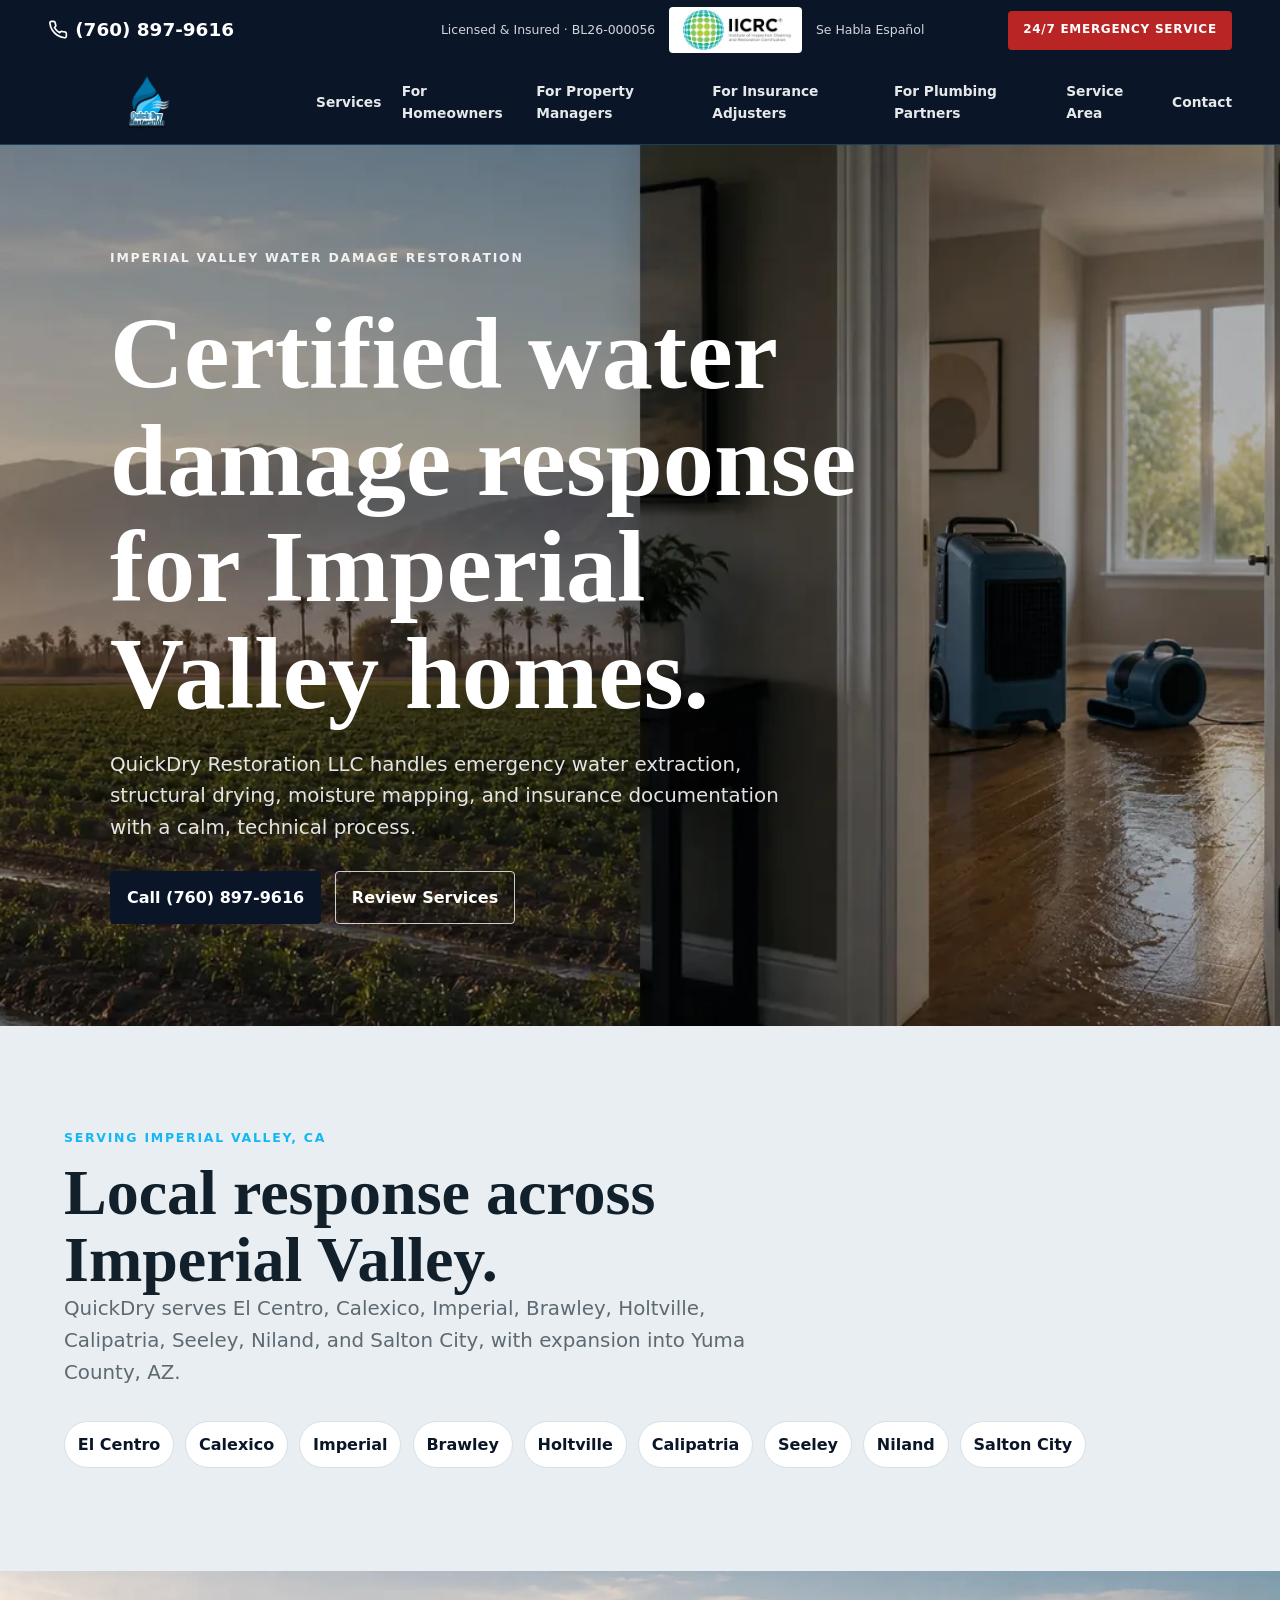
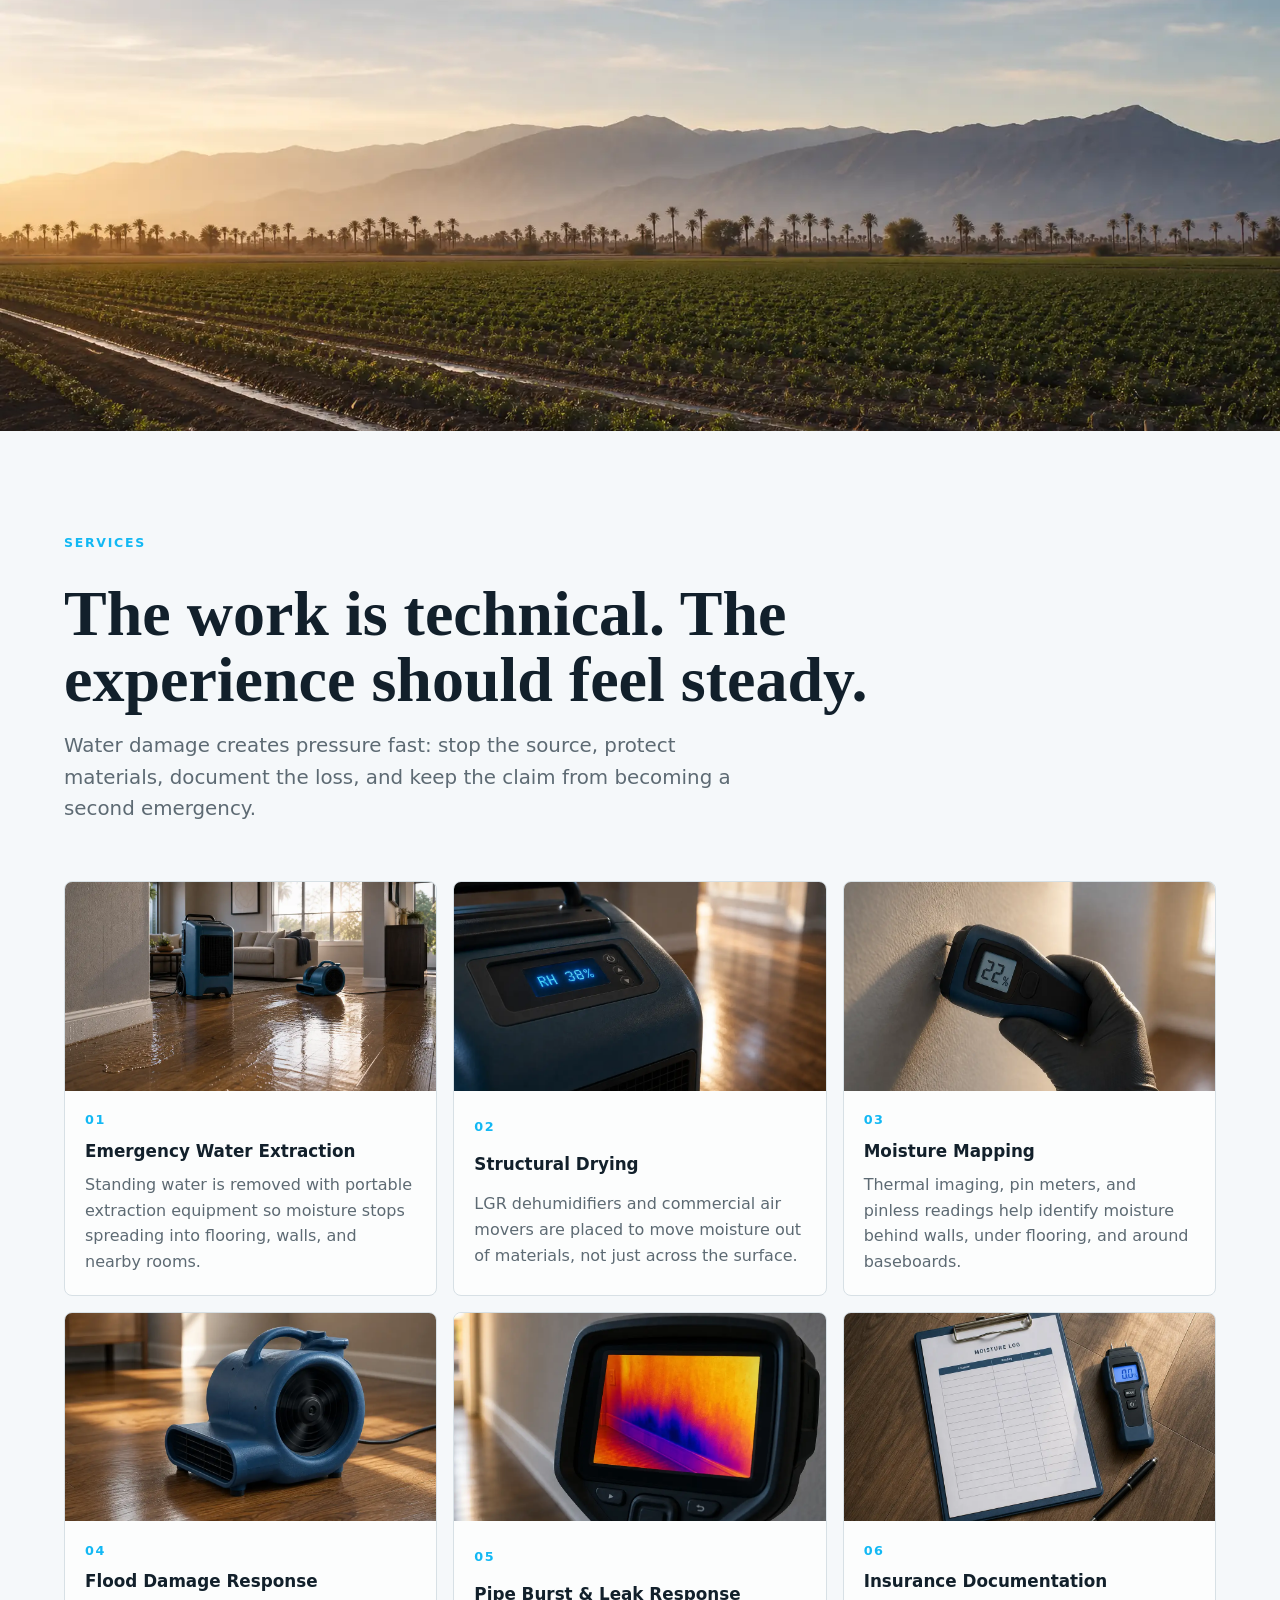
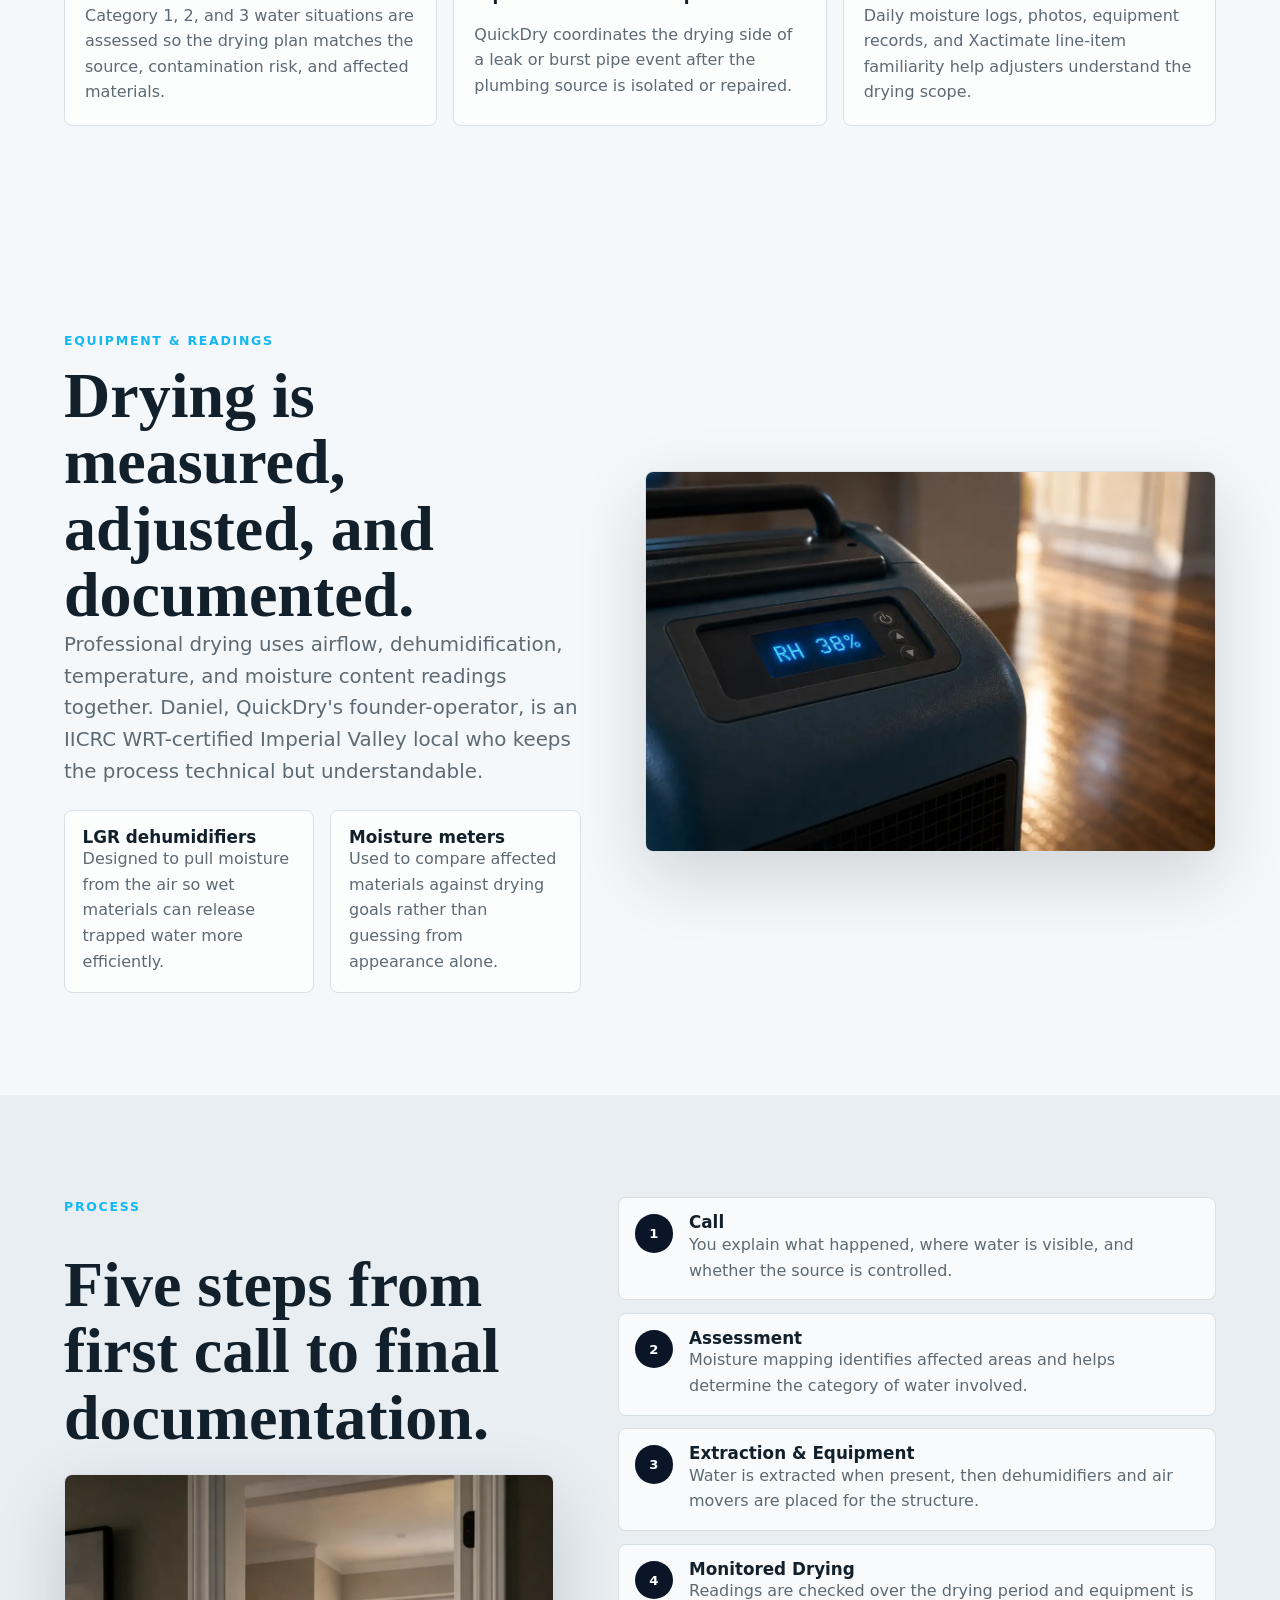
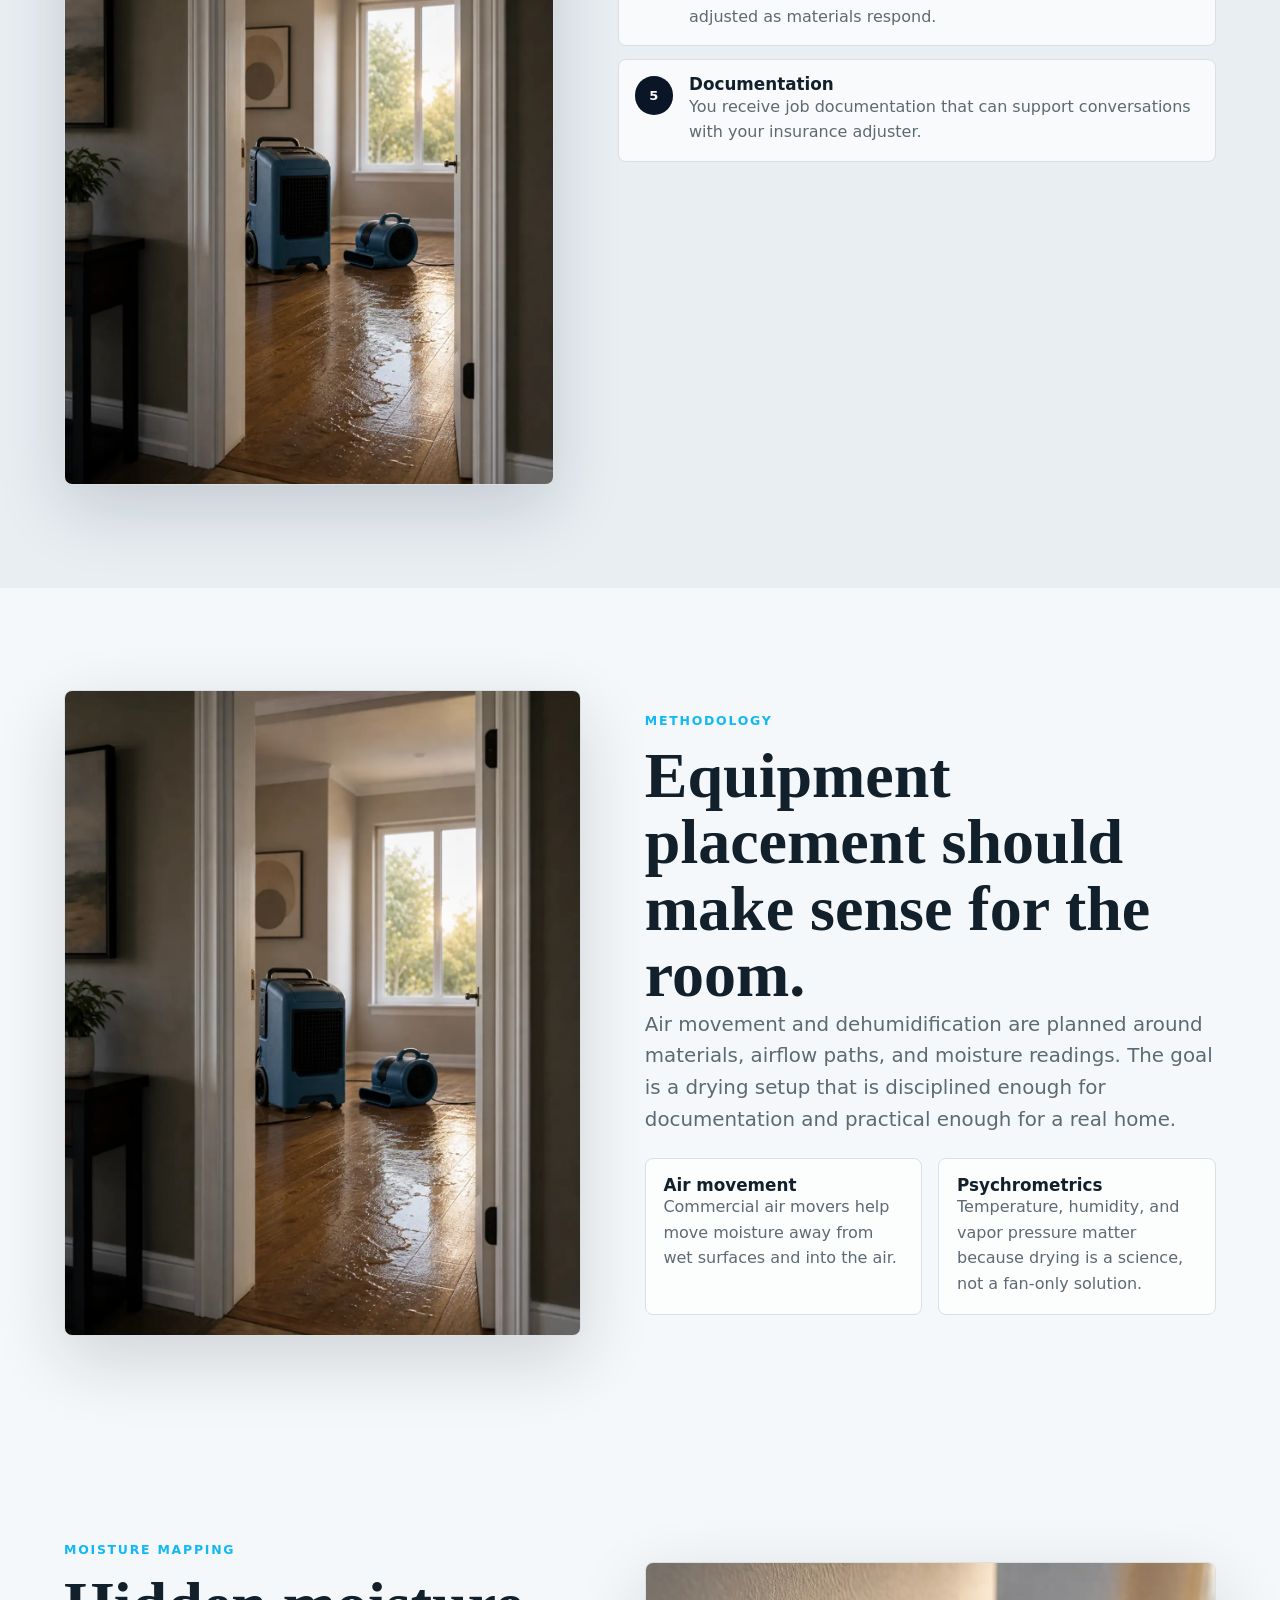
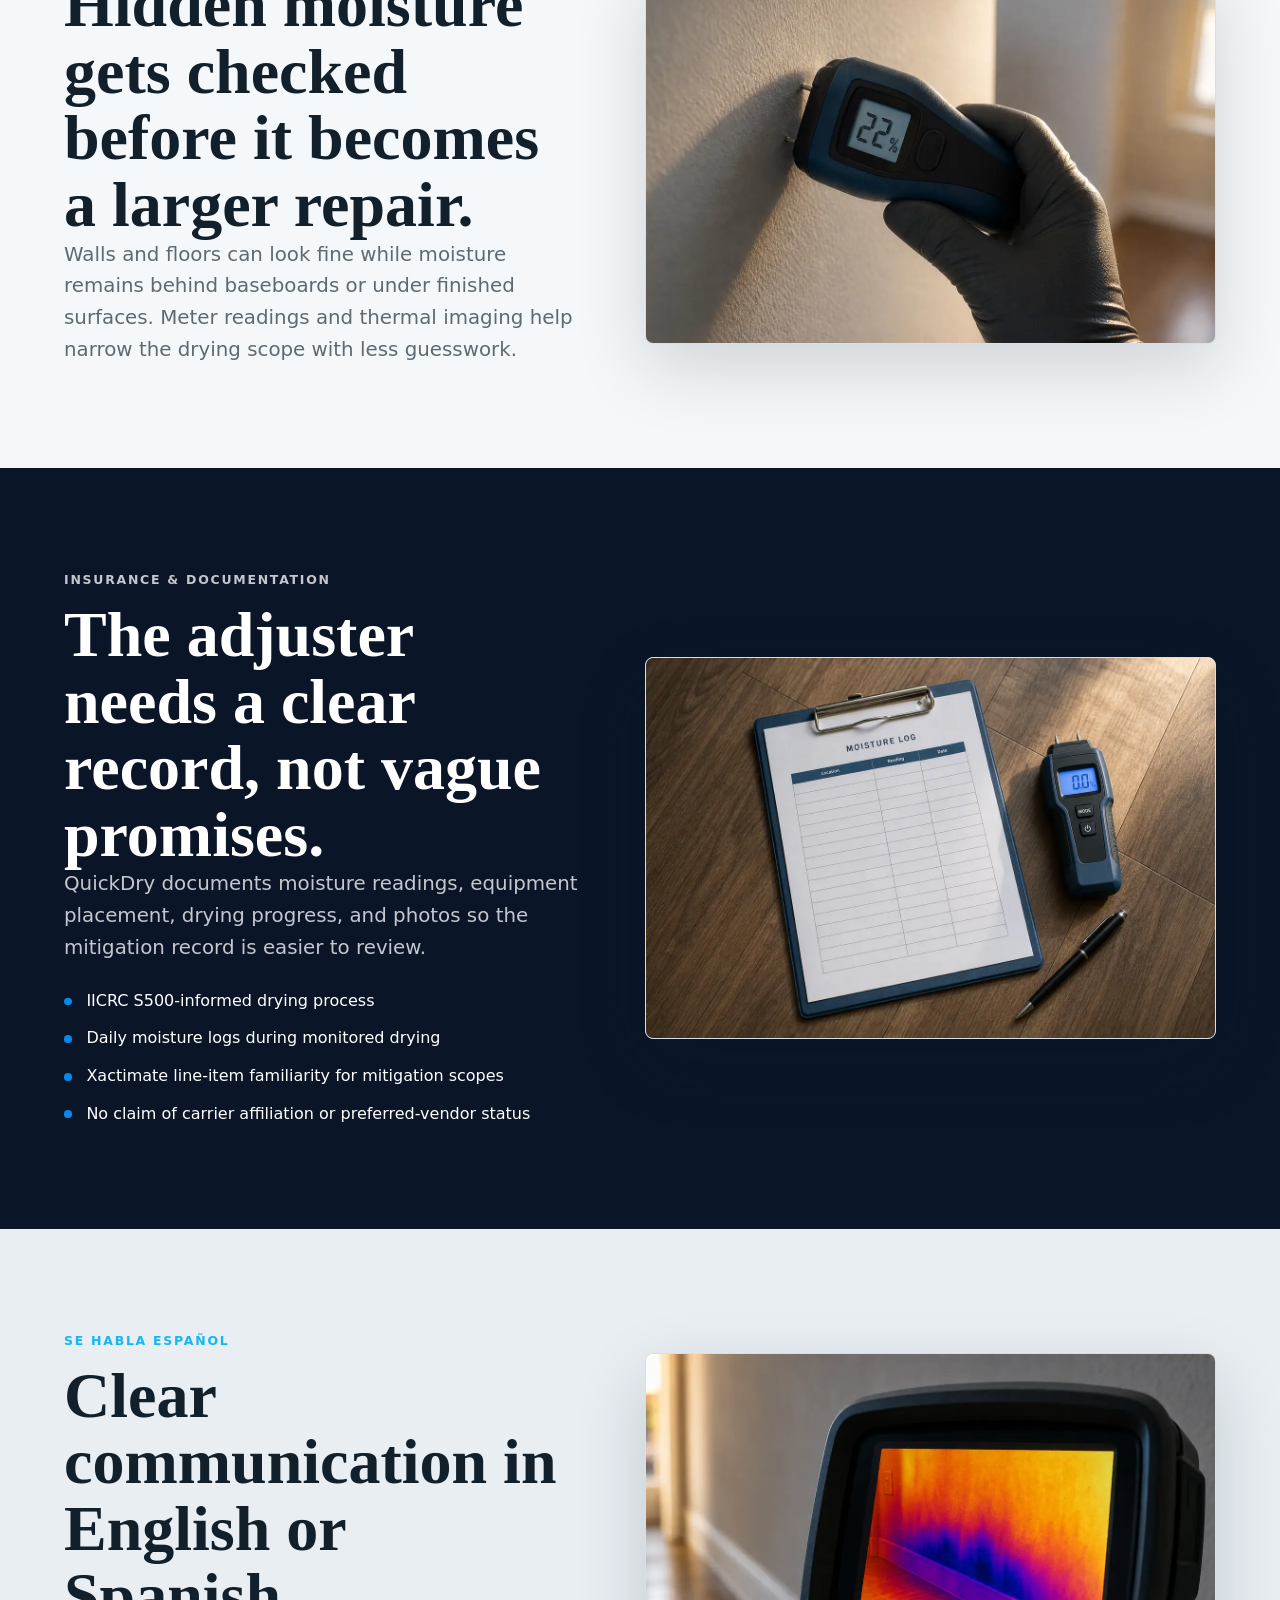
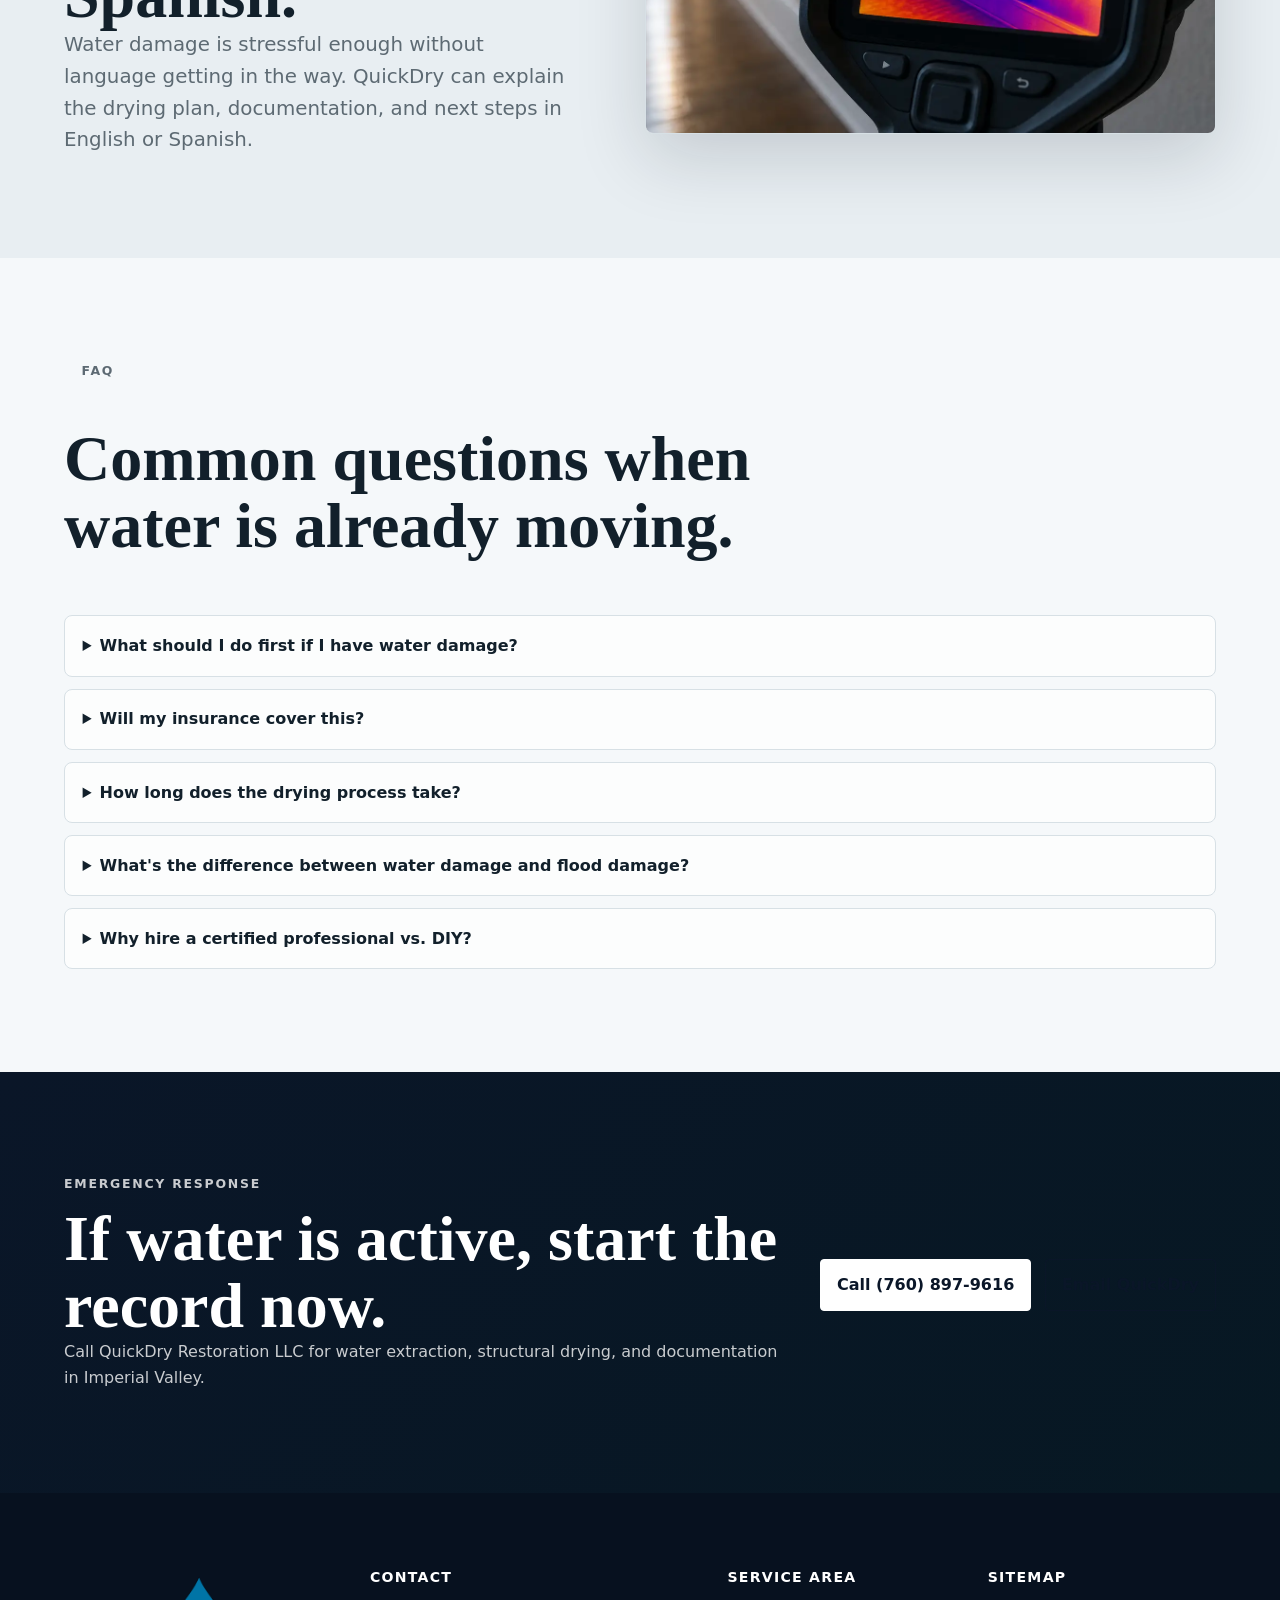
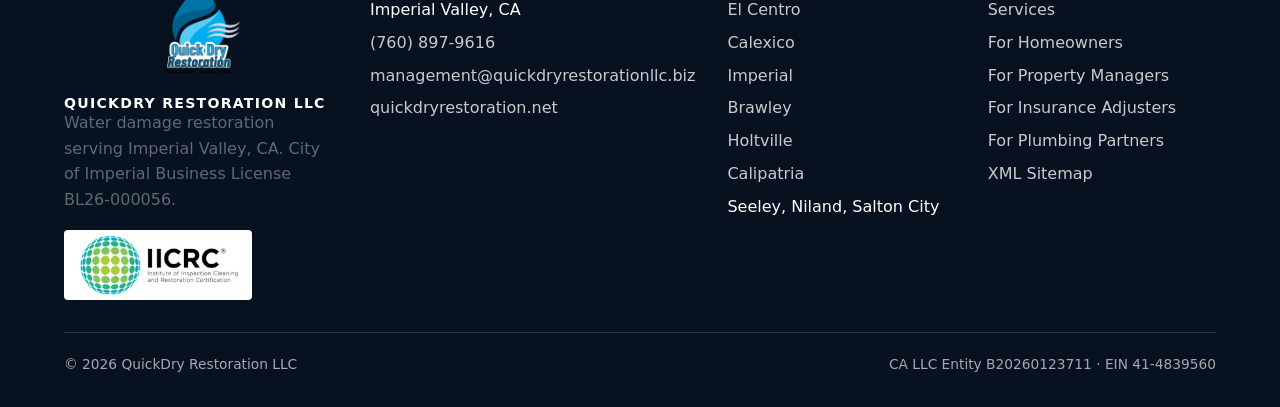
==== commit 2fb49a63: "Add files via upload" ====
--- a/index.html
+++ b/index.html
@@ -20,10 +20,10 @@
   <meta name="twitter:description" content="IICRC WRT certified water damage restoration in Imperial Valley.">
   <meta name="twitter:image" content="https://quickdryrestoration.net/assets/images/og-image.jpg">
 
-  <link rel="icon" href="assets/favicons/favicon.ico" sizes="any">
-  <link rel="icon" type="image/png" sizes="32x32" href="assets/favicons/favicon-32x32.png">
-  <link rel="icon" type="image/png" sizes="16x16" href="assets/favicons/favicon-16x16.png">
-  <link rel="apple-touch-icon" href="assets/favicons/apple-touch-icon.png">
+  <link rel="icon" type="image/x-icon" href="/assets/favicons/favicon.ico">
+  <link rel="icon" type="image/png" sizes="32x32" href="/assets/favicons/favicon-32x32.png">
+  <link rel="icon" type="image/png" sizes="16x16" href="/assets/favicons/favicon-16x16.png">
+  <link rel="apple-touch-icon" sizes="180x180" href="/assets/favicons/apple-touch-icon.png">
   <link rel="manifest" href="site.webmanifest">
   <link rel="preload" as="image" href="assets/images/hero-split-composite-1280.webp" type="image/webp" imagesrcset="assets/images/hero-split-composite-1280.webp 1280w, assets/images/hero-split-composite.webp 1920w" imagesizes="100vw">
   <link rel="stylesheet" href="styles.css">
@@ -118,7 +118,7 @@
 
     <nav class="main-nav" aria-label="Main navigation">
       <a class="brand-link" href="#hero" aria-label="QuickDry Restoration LLC home">
-        <img src="assets/logo/quickdry-logo.png" width="500" height="500" alt="QuickDry Restoration LLC">
+        <img src="assets/logo/quickdry-logo.png" width="2032" height="637" alt="QuickDry Restoration LLC">
       </a>
       <ul class="nav-links">
         <li>
@@ -447,7 +447,7 @@
   <footer class="footer" aria-label="Footer">
     <div class="footer-grid">
       <div>
-        <img class="footer-logo" src="assets/logo/quickdry-logo.png" width="500" height="500" alt="QuickDry Restoration LLC">
+        <img class="footer-logo" src="assets/logo/quickdry-logo.png" width="2032" height="637" alt="QuickDry Restoration LLC">
         <h2>QuickDry Restoration LLC</h2>
         <p>Water damage restoration serving Imperial Valley, CA. City of Imperial Business License BL26-000056.</p>
         <img class="footer-iicrc" src="assets/logo/iicrc-logo.webp" width="216" height="90" alt="IICRC">
--- a/styles.css
+++ b/styles.css
@@ -1,14 +1,14 @@
 :root {
   --ink: #12202b;
   --navy: #0a1628;
-  --navy-2: #13283b;
-  --paper: #f7f5f0;
-  --paper-2: #efe9df;
-  --stone: #d8d0c3;
+  --navy-2: #071823;
+  --paper: #f5f8fa;
+  --paper-2: #e8eef2;
+  --stone: #cfd9df;
   --muted: #5d6a73;
-  --line: #ded7cb;
-  --teal: #247f8f;
-  --blue: #2589cc;
+  --line: #d7e0e5;
+  --teal: #12b8f4;
+  --blue: #0788ee;
   --red: #b92525;
   --white: #ffffff;
   --shadow: 0 24px 70px rgba(10, 22, 40, 0.16);
@@ -77,9 +77,9 @@
   position: sticky;
   top: 0;
   z-index: 50;
-  background: rgba(247, 245, 240, 0.94);
+  background: rgba(10, 22, 40, 0.96);
   backdrop-filter: blur(14px);
-  border-bottom: 1px solid rgba(10, 22, 40, 0.09);
+  border-bottom: 1px solid rgba(18, 184, 244, 0.22);
 }
 
 .utility-bar {
@@ -151,21 +151,22 @@
 
 .main-nav {
   display: grid;
-  grid-template-columns: auto 1fr;
+  grid-template-columns: minmax(220px, auto) 1fr;
   align-items: center;
   gap: clamp(1rem, 4vw, 3rem);
   padding: 0.75rem clamp(1rem, 4vw, 3rem);
+  background: var(--navy);
 }
 
 .brand-link {
   display: inline-flex;
   align-items: center;
-  min-width: 112px;
+  min-width: 200px;
 }
 
 .brand-link img {
-  width: 76px;
-  height: 76px;
+  width: 200px;
+  height: 60px;
   object-fit: contain;
 }
 
@@ -183,7 +184,7 @@
 
 .nav-links a,
 .nav-links summary {
-  color: var(--navy);
+  color: rgba(255, 255, 255, 0.9);
   text-decoration: none;
   cursor: pointer;
 }
@@ -221,6 +222,7 @@
   display: block;
   padding: 0.65rem 0.7rem;
   border-radius: 6px;
+  color: var(--navy);
   font-weight: 700;
 }
 
@@ -647,8 +649,9 @@
 }
 
 .footer-logo {
-  width: 88px;
-  height: 88px;
+  width: min(320px, 100%);
+  height: auto;
+  max-height: 110px;
   object-fit: contain;
   margin-bottom: 1rem;
 }
@@ -701,6 +704,106 @@
   font-size: 0.86rem;
 }
 
+.city-page {
+  background: var(--paper);
+}
+
+.city-hero {
+  background: var(--navy);
+  color: var(--white);
+}
+
+.city-hero .section-inner,
+.city-feature {
+  display: grid;
+  grid-template-columns: minmax(0, 1fr) minmax(320px, 0.82fr);
+  gap: clamp(1.5rem, 5vw, 4rem);
+  align-items: center;
+}
+
+.city-hero .lede {
+  color: rgba(255, 255, 255, 0.84);
+}
+
+.city-hero picture,
+.city-photo {
+  overflow: hidden;
+  border: 1px solid rgba(255, 255, 255, 0.2);
+  border-radius: var(--radius);
+  box-shadow: var(--shadow);
+}
+
+.city-hero img,
+.city-photo img {
+  width: 100%;
+  aspect-ratio: 4 / 3;
+  object-fit: cover;
+}
+
+.city-quick-facts {
+  display: grid;
+  grid-template-columns: repeat(3, 1fr);
+  gap: 1rem;
+  margin-top: 1.5rem;
+}
+
+.city-quick-facts div,
+.city-card {
+  padding: 1rem;
+  background: rgba(255, 255, 255, 0.74);
+  border: 1px solid var(--line);
+  border-radius: var(--radius);
+}
+
+.city-quick-facts span,
+.city-card span {
+  display: block;
+  margin-bottom: 0.35rem;
+  color: var(--teal);
+  font-size: 0.76rem;
+  font-weight: 850;
+  letter-spacing: 0.12em;
+  text-transform: uppercase;
+}
+
+.city-quick-facts strong {
+  display: block;
+  line-height: 1.25;
+}
+
+.city-copy {
+  display: grid;
+  gap: 1rem;
+}
+
+.city-copy p,
+.city-card p {
+  color: var(--muted);
+}
+
+.city-grid {
+  display: grid;
+  grid-template-columns: repeat(3, 1fr);
+  gap: 1rem;
+  margin-top: 2rem;
+}
+
+.city-cta {
+  background: var(--navy);
+  color: var(--white);
+}
+
+.city-cta .section-inner {
+  display: grid;
+  grid-template-columns: minmax(0, 1fr) auto;
+  gap: 1.5rem;
+  align-items: center;
+}
+
+.city-cta p {
+  color: rgba(255, 255, 255, 0.78);
+}
+
 .stub-main {
   padding: clamp(3rem, 8vw, 6rem) clamp(1rem, 5vw, 4rem);
 }
@@ -749,8 +852,8 @@
   }
 
   .brand-link img {
-    width: 64px;
-    height: 64px;
+    width: min(200px, 72vw);
+    height: 60px;
   }
 
   .nav-links {
@@ -769,6 +872,9 @@
   .method-grid,
   .insurance-grid,
   .bilingual-grid,
+  .city-hero .section-inner,
+  .city-feature,
+  .city-cta .section-inner,
   .final-cta .section-inner {
     grid-template-columns: 1fr;
   }
@@ -781,6 +887,8 @@
   .services-grid,
   .method-cards,
   .audience-grid,
+  .city-grid,
+  .city-quick-facts,
   .footer-grid {
     grid-template-columns: 1fr;
   }
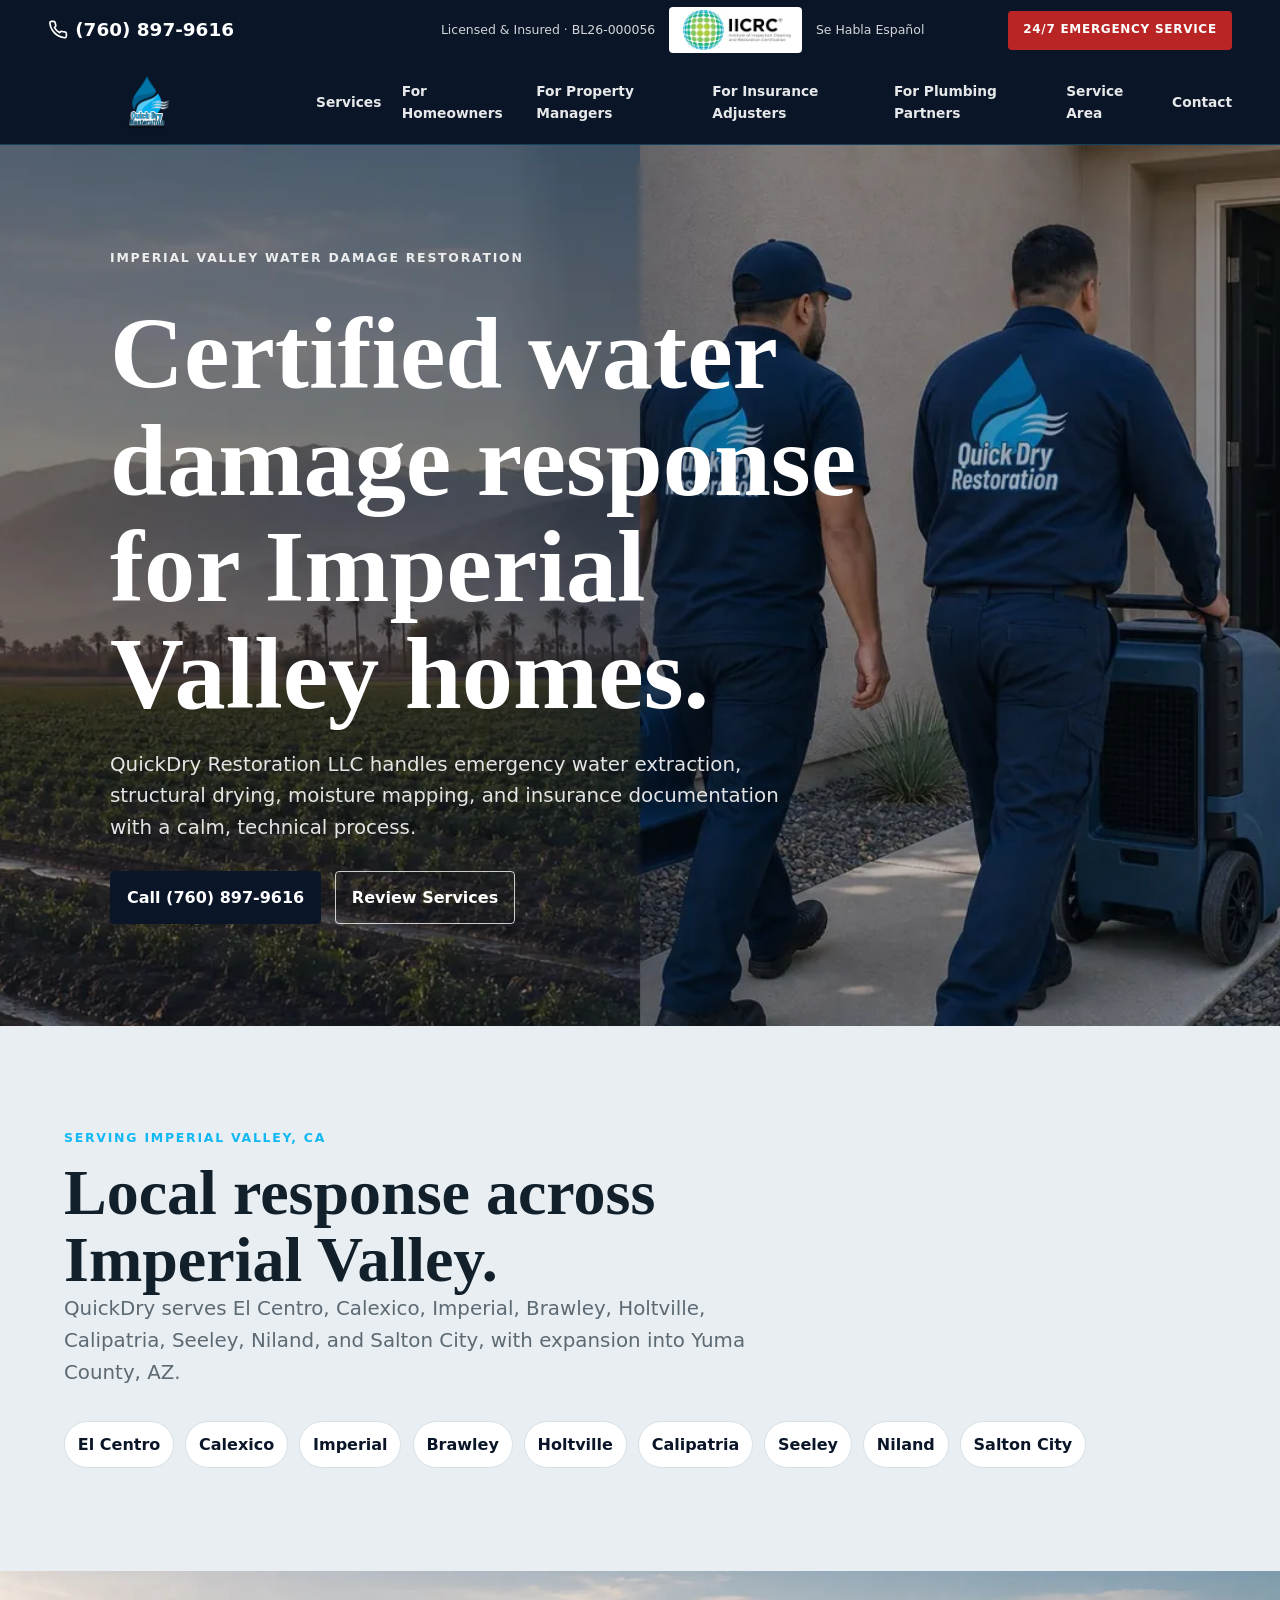
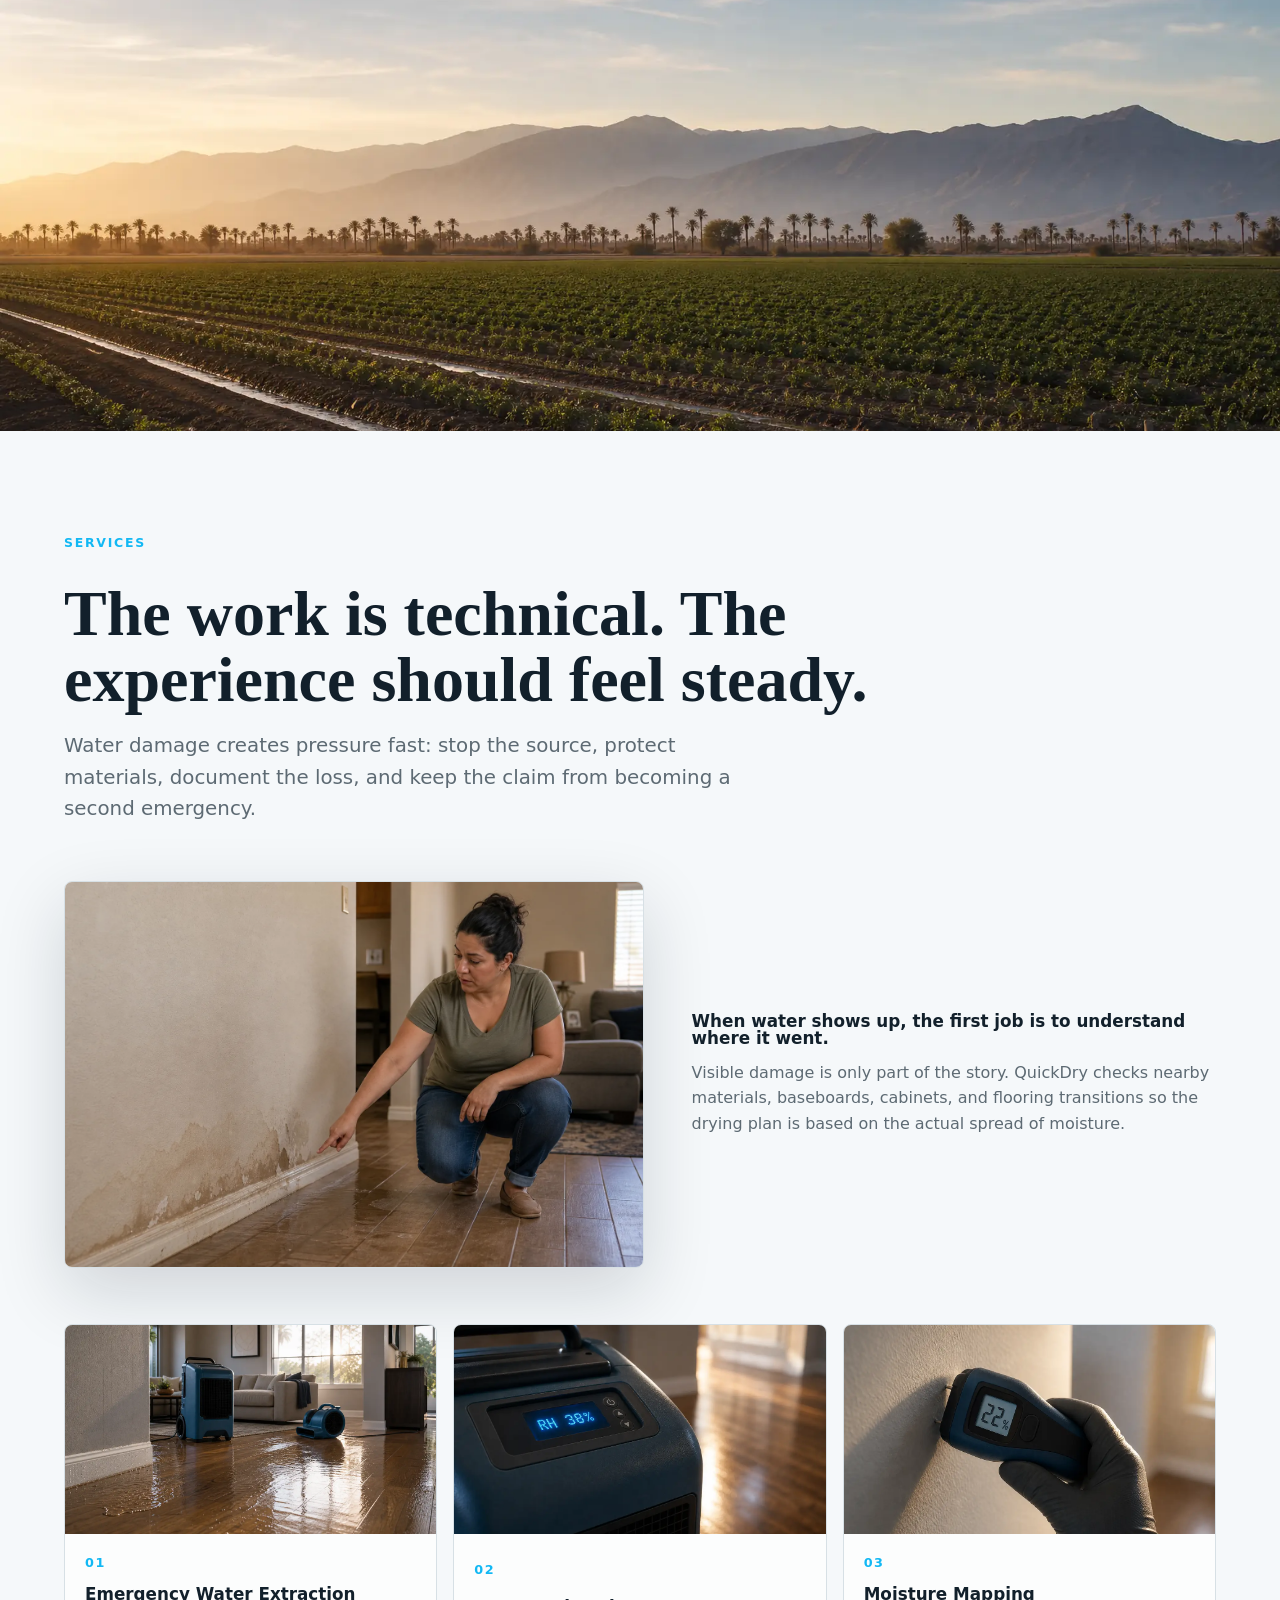
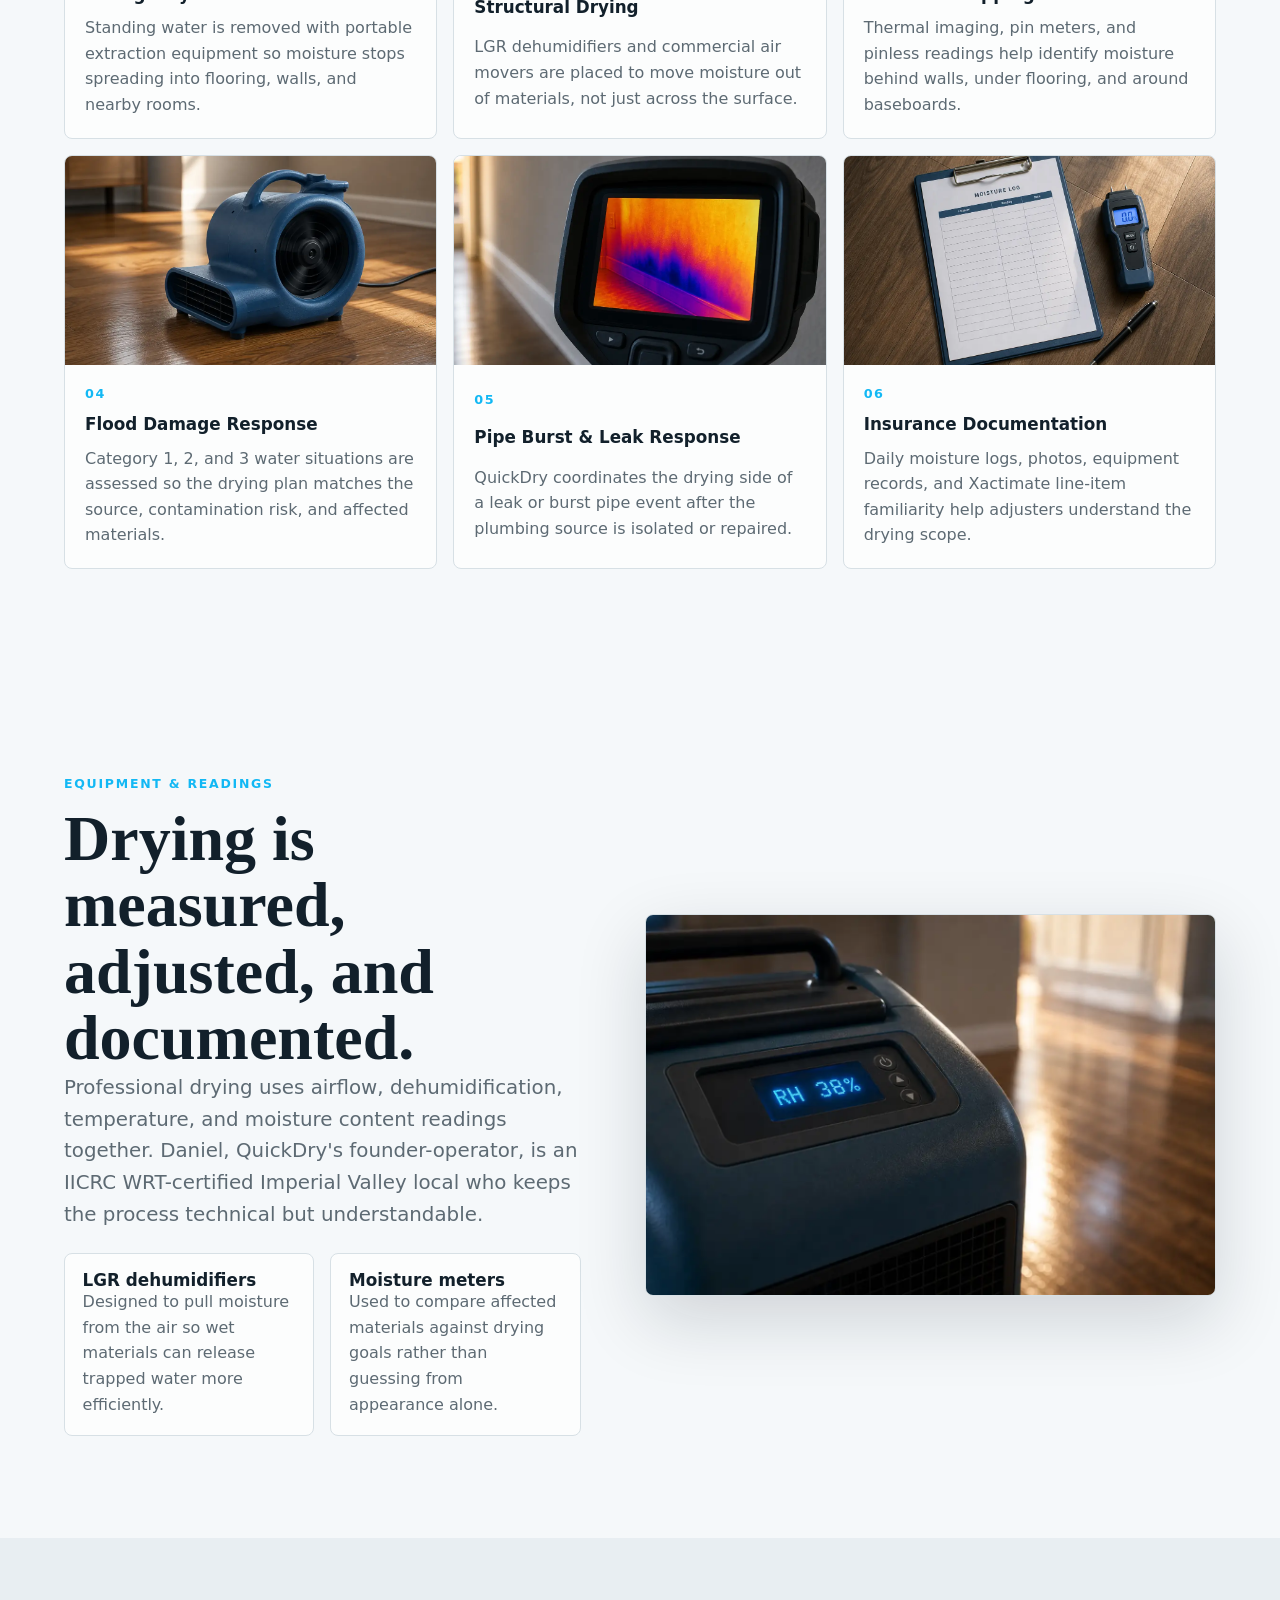
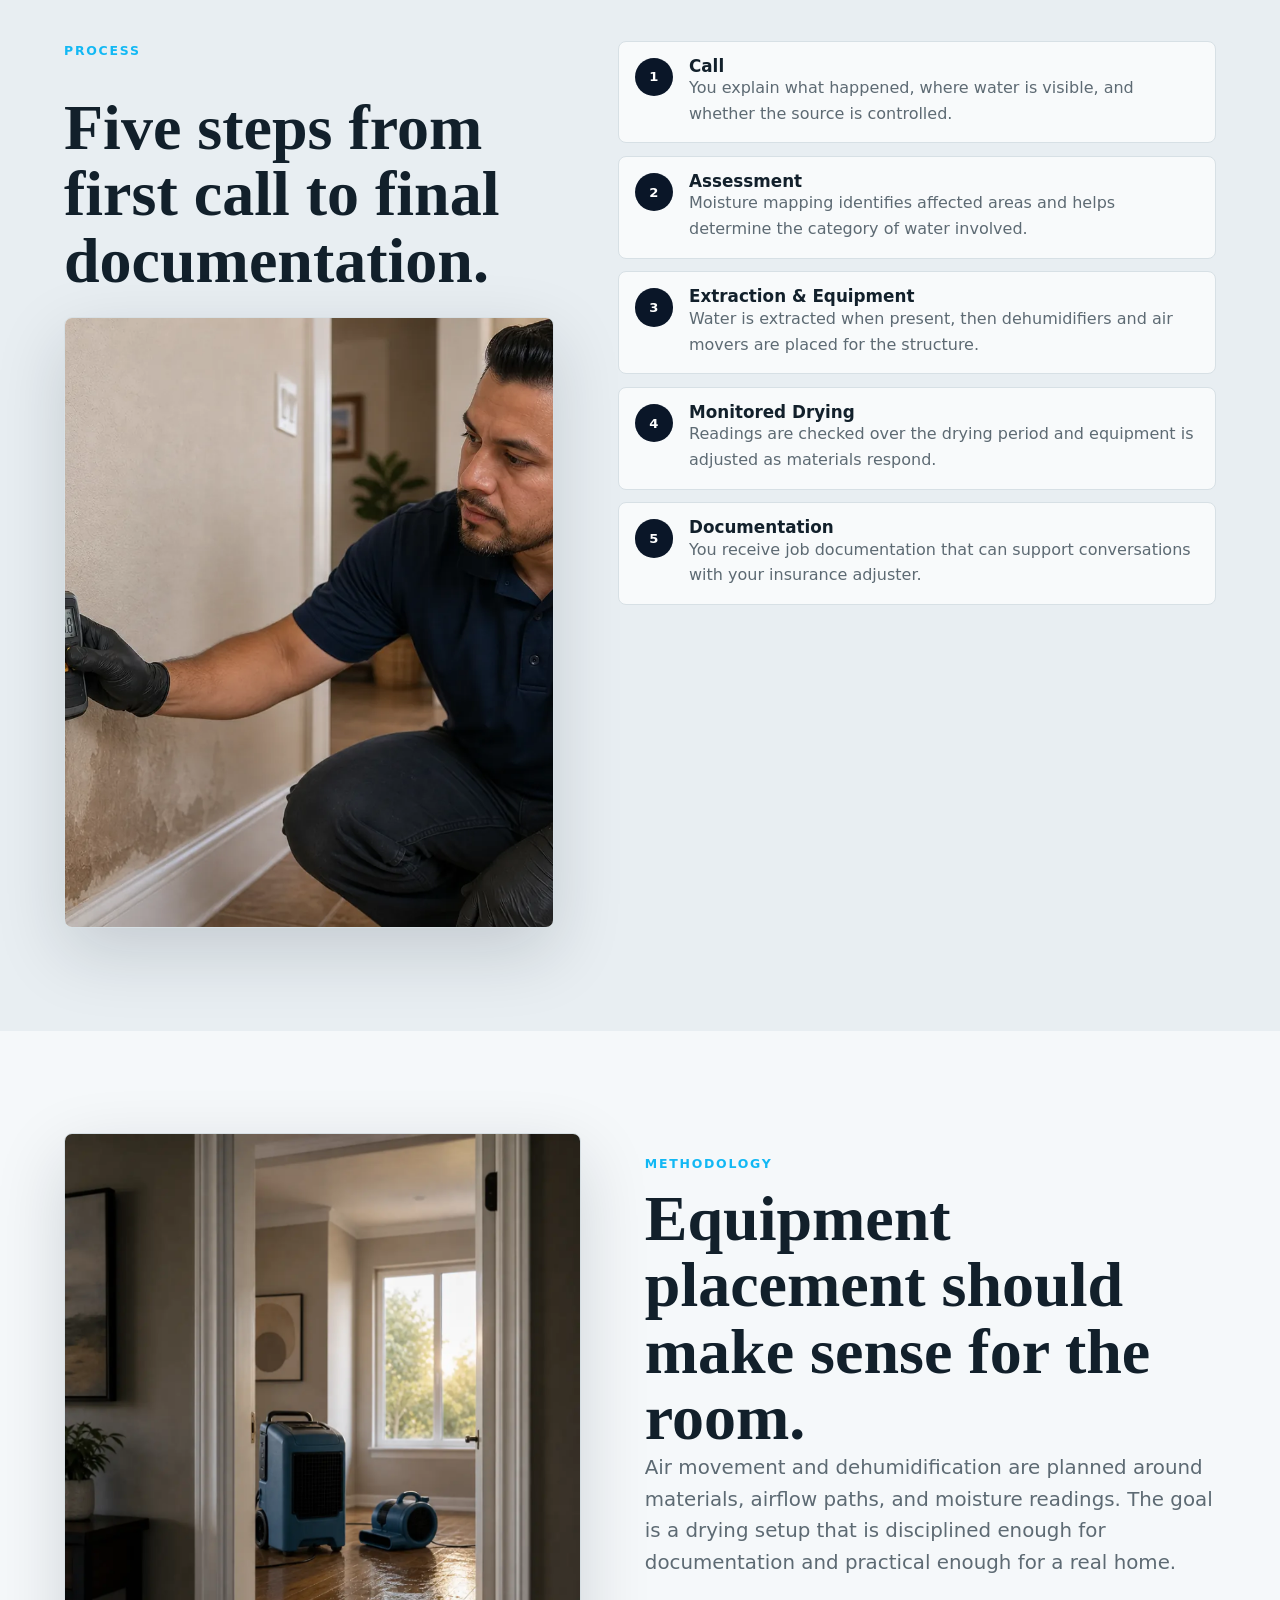
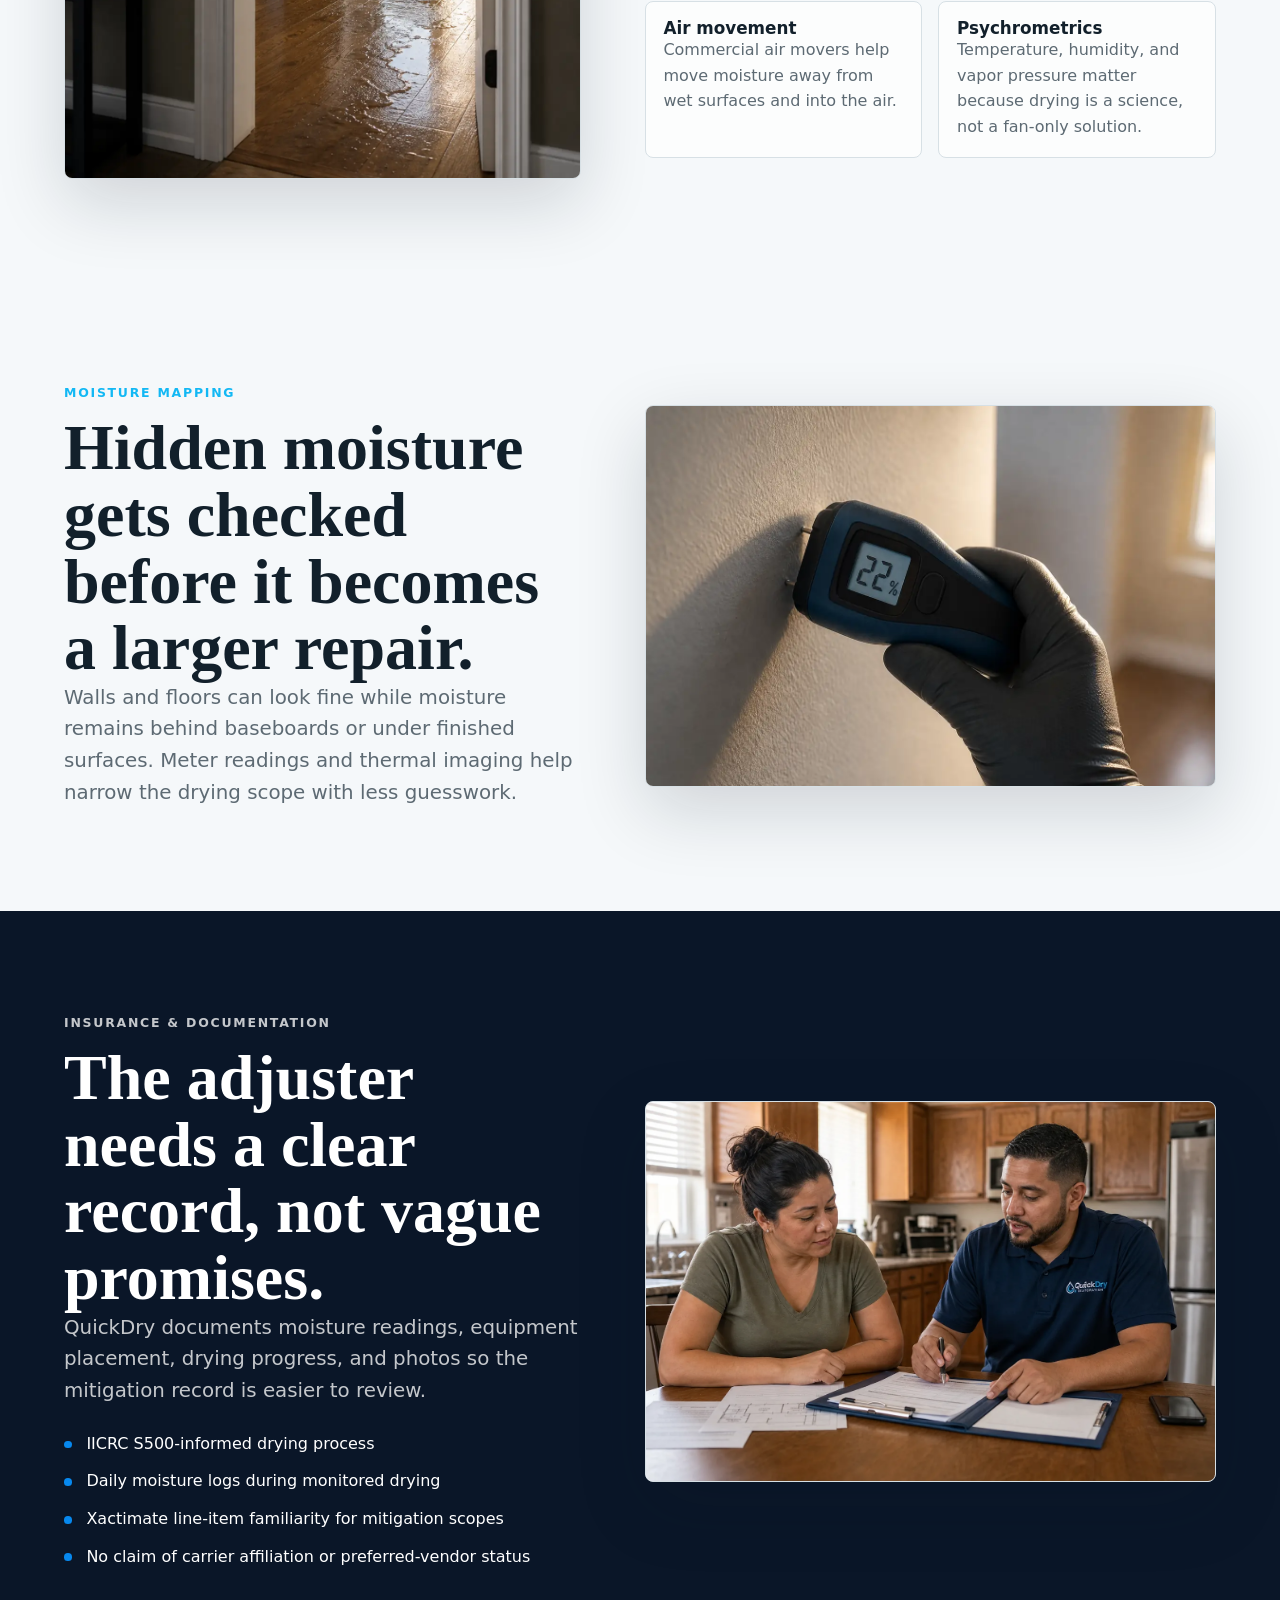
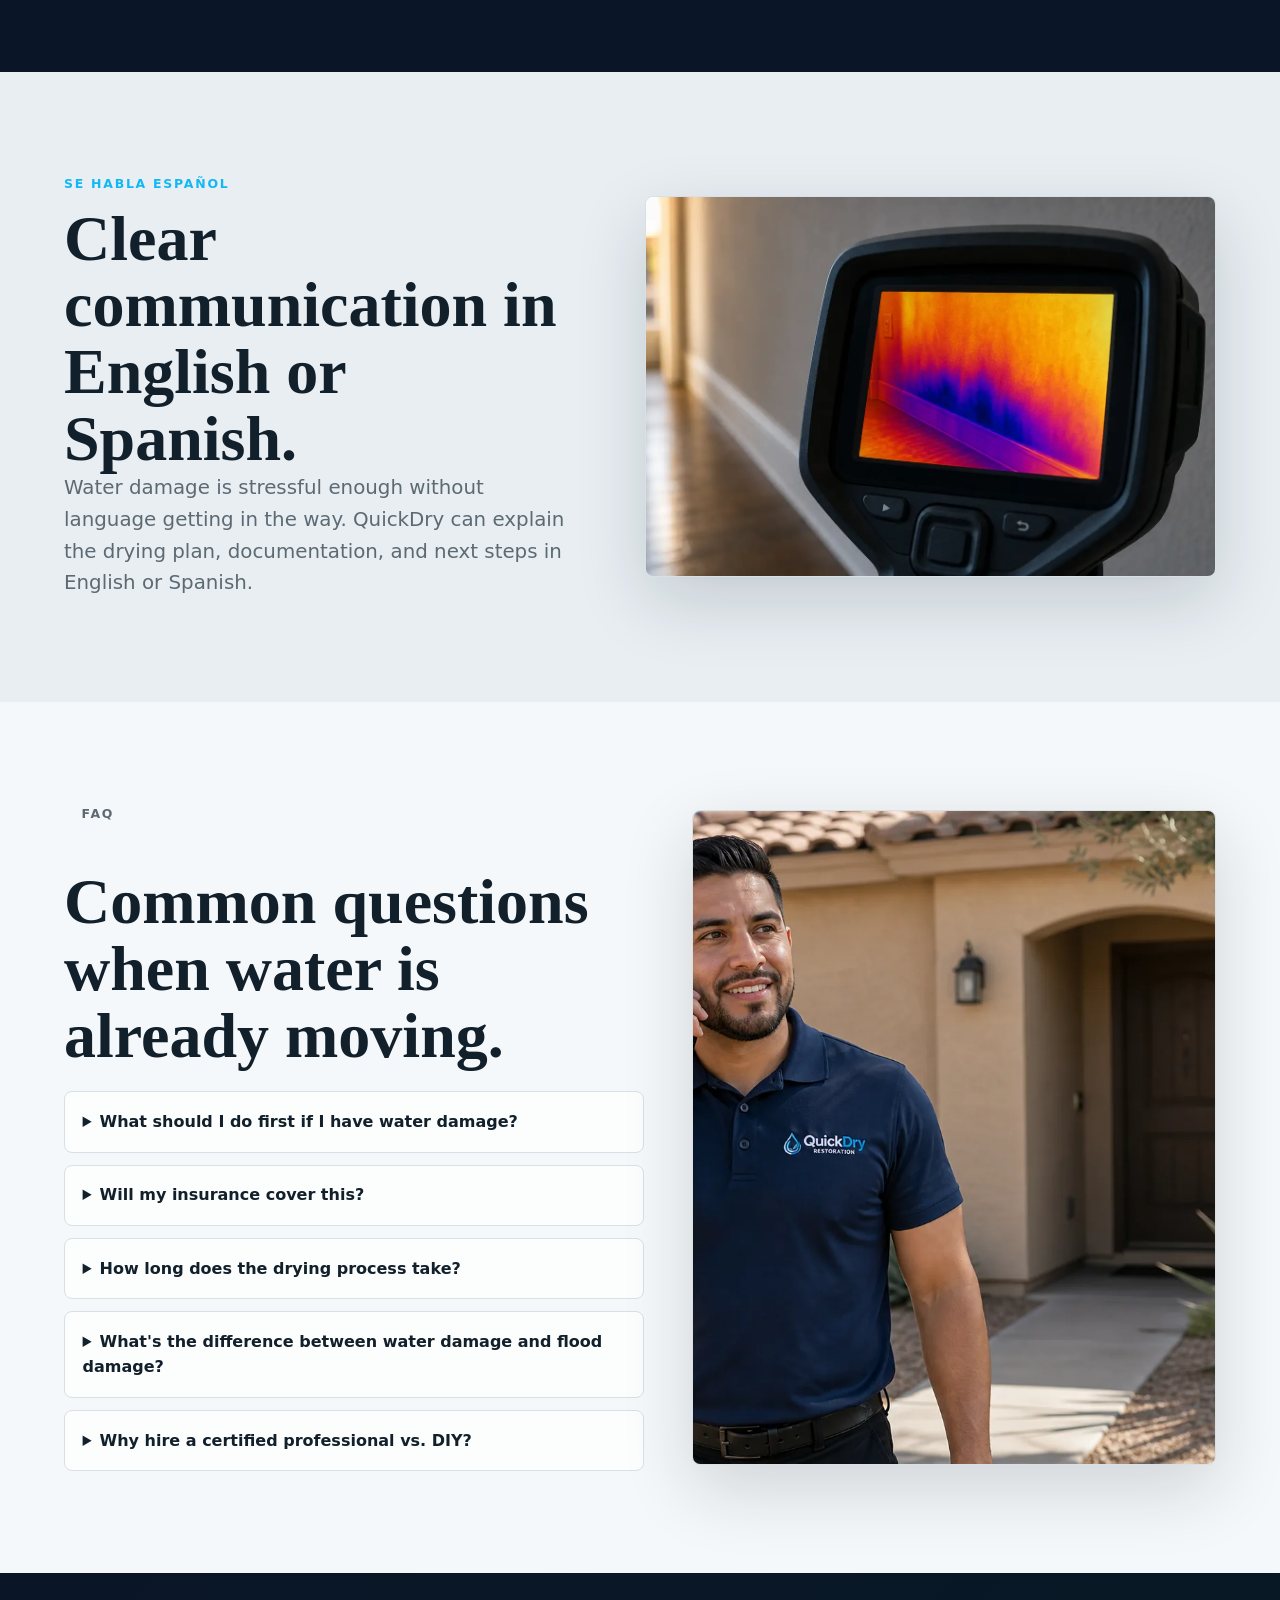
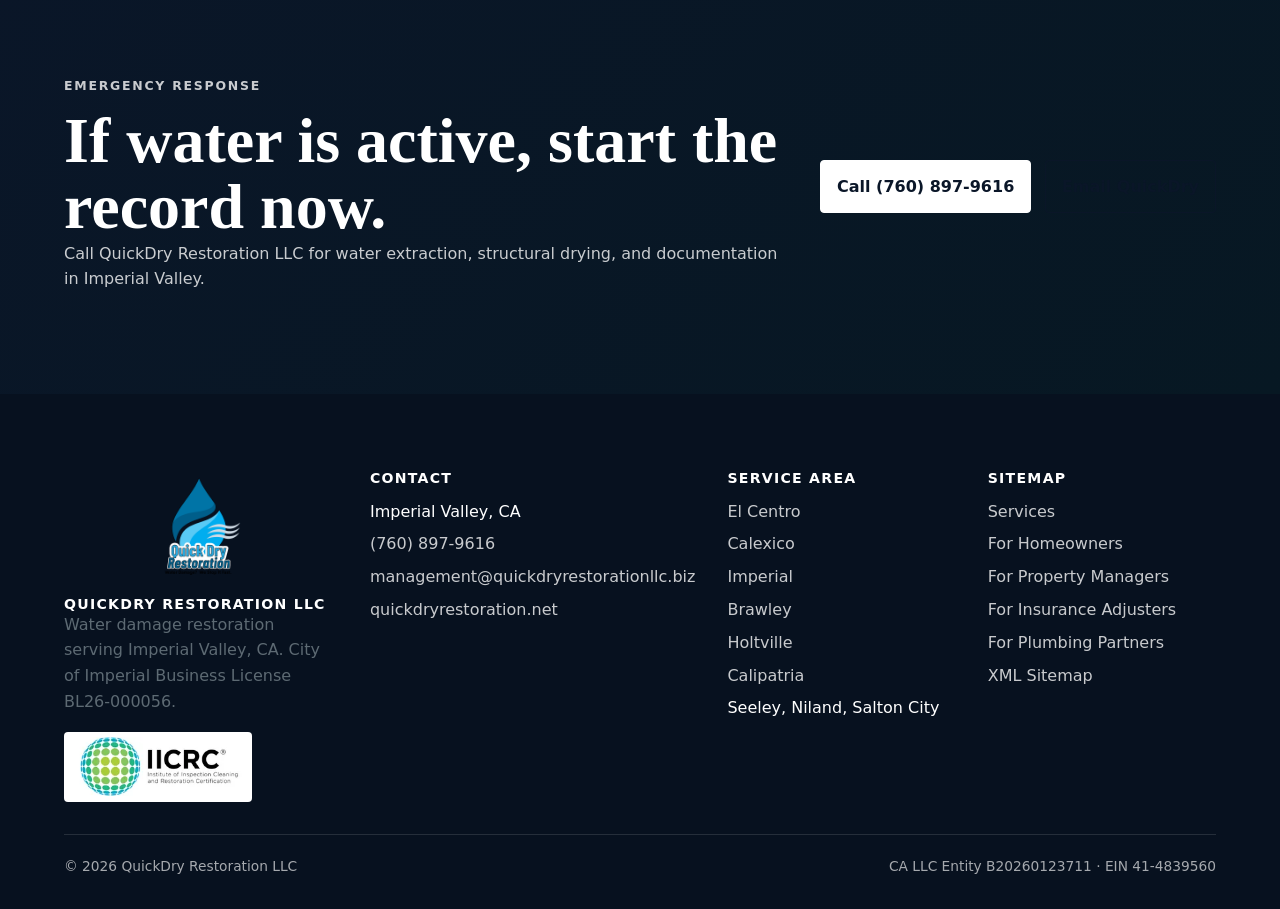
==== commit 9d5803ce: "Add files via upload" ====
--- a/index.html
+++ b/index.html
@@ -120,6 +120,8 @@
       <a class="brand-link" href="#hero" aria-label="QuickDry Restoration LLC home">
         <img src="assets/logo/quickdry-logo.png" width="2032" height="637" alt="QuickDry Restoration LLC">
       </a>
+      <input class="nav-toggle" id="nav-toggle" type="checkbox" aria-label="Toggle navigation">
+      <label class="nav-toggle-label" for="nav-toggle"><span></span><span></span><span></span></label>
       <ul class="nav-links">
         <li>
           <details class="services-menu">
@@ -196,6 +198,19 @@
           <p class="lede">Water damage creates pressure fast: stop the source, protect materials, document the loss, and keep the claim from becoming a second emergency.</p>
         </div>
 
+        <div class="section-visual">
+          <div class="photo-panel">
+            <picture>
+              <source srcset="assets/images/homeowner-water-damage.webp" type="image/webp">
+              <img src="assets/images/homeowner-water-damage.jpg" width="1672" height="941" alt="Homeowner pointing at water damage along a wall and floor inside an Imperial Valley home" loading="lazy">
+            </picture>
+          </div>
+          <div class="visual-copy">
+            <h3>When water shows up, the first job is to understand where it went.</h3>
+            <p>Visible damage is only part of the story. QuickDry checks nearby materials, baseboards, cabinets, and flooring transitions so the drying plan is based on the actual spread of moisture.</p>
+          </div>
+        </div>
+
         <div class="services-grid">
           <article class="service-card" id="water-extraction">
             <picture>
@@ -288,8 +303,8 @@
           <h2 id="process-title">Five steps from first call to final documentation.</h2>
           <div class="photo-panel vertical">
             <picture>
-              <source srcset="assets/images/doorway-equipment-setup.webp" type="image/webp">
-              <img src="assets/images/doorway-equipment-setup.jpg" width="1200" height="1500" alt="Restoration equipment visible through a doorway in a home" loading="lazy">
+              <source srcset="assets/images/technician-moisture-reading.webp" type="image/webp">
+              <img src="assets/images/technician-moisture-reading.jpg" width="1672" height="941" alt="Technician taking moisture meter readings on a water-damaged wall" loading="lazy">
             </picture>
           </div>
         </div>
@@ -375,8 +390,8 @@
         </div>
         <div class="photo-panel">
           <picture>
-            <source srcset="assets/images/moisture-log-clipboard.webp" type="image/webp">
-            <img src="assets/images/moisture-log-clipboard.jpg" width="1200" height="800" alt="Moisture log clipboard with a meter and pen on hardwood flooring" loading="lazy">
+            <source srcset="assets/images/documentation-kitchen-table.webp" type="image/webp">
+            <img src="assets/images/documentation-kitchen-table.jpg" width="1672" height="941" alt="Technician reviewing water damage documentation with a homeowner at a kitchen table" loading="lazy">
           </picture>
         </div>
       </div>
@@ -399,32 +414,40 @@
     </section>
 
     <section class="section faq" id="faq" aria-labelledby="faq-title">
-      <div class="section-inner">
-        <div class="section-heading">
-          <p class="eyebrow">FAQ</p>
-          <h2 id="faq-title">Common questions when water is already moving.</h2>
-        </div>
-        <div class="faq-list">
-          <details>
-            <summary>What should I do first if I have water damage?</summary>
-            <p>Stop the source if you can do so safely, avoid rooms with electrical hazards, and move small valuables away from the wet area. Then call for mitigation so extraction, drying, and documentation can start quickly.</p>
-          </details>
-          <details>
-            <summary>Will my insurance cover this?</summary>
-            <p>Coverage depends on your policy, the water source, and how the loss occurred. QuickDry does not decide coverage, but can provide documentation your adjuster may need to review the mitigation work.</p>
-          </details>
-          <details>
-            <summary>How long does the drying process take?</summary>
-            <p>Drying time depends on the materials affected, moisture levels, temperature, humidity, and airflow. The process is monitored with readings so equipment is not removed only because a surface looks dry.</p>
-          </details>
-          <details>
-            <summary>What's the difference between water damage and flood damage?</summary>
-            <p>Water damage often refers to interior sources such as leaks, supply lines, or appliance failures. Flood damage usually refers to water entering from outside, and it may involve different contamination and insurance considerations.</p>
-          </details>
-          <details>
-            <summary>Why hire a certified professional vs. DIY?</summary>
-            <p>DIY fans can move air, but they do not measure moisture content, humidity, or drying goals. IICRC WRT training helps guide equipment placement, monitoring, and documentation.</p>
-          </details>
+      <div class="section-inner faq-layout">
+        <div>
+          <div class="section-heading">
+            <p class="eyebrow">FAQ</p>
+            <h2 id="faq-title">Common questions when water is already moving.</h2>
+          </div>
+          <div class="faq-list">
+            <details>
+              <summary>What should I do first if I have water damage?</summary>
+              <p>Stop the source if you can do so safely, avoid rooms with electrical hazards, and move small valuables away from the wet area. Then call for mitigation so extraction, drying, and documentation can start quickly.</p>
+            </details>
+            <details>
+              <summary>Will my insurance cover this?</summary>
+              <p>Coverage depends on your policy, the water source, and how the loss occurred. QuickDry does not decide coverage, but can provide documentation your adjuster may need to review the mitigation work.</p>
+            </details>
+            <details>
+              <summary>How long does the drying process take?</summary>
+              <p>Drying time depends on the materials affected, moisture levels, temperature, humidity, and airflow. The process is monitored with readings so equipment is not removed only because a surface looks dry.</p>
+            </details>
+            <details>
+              <summary>What's the difference between water damage and flood damage?</summary>
+              <p>Water damage often refers to interior sources such as leaks, supply lines, or appliance failures. Flood damage usually refers to water entering from outside, and it may involve different contamination and insurance considerations.</p>
+            </details>
+            <details>
+              <summary>Why hire a certified professional vs. DIY?</summary>
+              <p>DIY fans can move air, but they do not measure moisture content, humidity, or drying goals. IICRC WRT training helps guide equipment placement, monitoring, and documentation.</p>
+            </details>
+          </div>
+        </div>
+        <div class="photo-panel vertical">
+          <picture>
+            <source srcset="assets/images/technician-phone.webp" type="image/webp">
+            <img src="assets/images/technician-phone.jpg" width="1672" height="941" alt="Friendly QuickDry technician speaking on the phone outside an Imperial Valley home" loading="lazy">
+          </picture>
         </div>
       </div>
     </section>
--- a/styles.css
+++ b/styles.css
@@ -170,6 +170,32 @@
   object-fit: contain;
 }
 
+.nav-toggle {
+  position: absolute;
+  opacity: 0;
+  pointer-events: none;
+}
+
+.nav-toggle-label {
+  display: none;
+  align-items: center;
+  justify-content: center;
+  justify-self: end;
+  width: 48px;
+  height: 48px;
+  gap: 5px;
+  border: 1px solid rgba(255, 255, 255, 0.3);
+  border-radius: 4px;
+  cursor: pointer;
+}
+
+.nav-toggle-label span {
+  display: block;
+  width: 22px;
+  height: 2px;
+  background: var(--white);
+}
+
 .nav-links {
   display: flex;
   justify-content: flex-end;
@@ -376,6 +402,24 @@
   margin-bottom: clamp(2rem, 5vw, 3.5rem);
 }
 
+.section-visual,
+.faq-layout {
+  display: grid;
+  grid-template-columns: minmax(0, 1.05fr) minmax(300px, 0.95fr);
+  gap: clamp(1.25rem, 4vw, 3rem);
+  align-items: center;
+  margin-bottom: clamp(2rem, 5vw, 3.5rem);
+}
+
+.visual-copy {
+  display: grid;
+  gap: 0.75rem;
+}
+
+.visual-copy p {
+  color: var(--muted);
+}
+
 .services-grid {
   display: grid;
   grid-template-columns: repeat(3, 1fr);
@@ -600,6 +644,14 @@
 .faq-list {
   display: grid;
   gap: 0.75rem;
+}
+
+.faq-layout {
+  margin-bottom: 0;
+}
+
+.faq-layout .section-heading {
+  margin-bottom: 1.4rem;
 }
 
 .faq summary {
@@ -856,15 +908,46 @@
     height: 60px;
   }
 
+  .main-nav {
+    grid-template-columns: auto auto;
+  }
+
+  .brand-link {
+    justify-content: flex-start;
+  }
+
+  .nav-toggle-label {
+    display: inline-grid;
+  }
+
   .nav-links {
-    gap: 0.7rem;
-    font-size: 0.8rem;
+    display: none;
+    grid-column: 1 / -1;
+    grid-template-columns: 1fr;
+    justify-content: stretch;
+    align-items: stretch;
+    gap: 0.2rem;
+    padding-top: 0.5rem;
+    font-size: 0.92rem;
+  }
+
+  .nav-toggle:checked ~ .nav-links {
+    display: grid;
+  }
+
+  .nav-links a,
+  .nav-links summary {
+    display: flex;
+    align-items: center;
+    min-height: 44px;
+    padding: 0.5rem 0;
   }
 
   .services-dropdown {
-    left: 50%;
-    transform: translateX(-50%);
-    width: min(310px, 88vw);
+    position: static;
+    width: 100%;
+    transform: none;
+    margin-top: 0.35rem;
   }
 
   .feature-row,
@@ -872,6 +955,8 @@
   .method-grid,
   .insurance-grid,
   .bilingual-grid,
+  .section-visual,
+  .faq-layout,
   .city-hero .section-inner,
   .city-feature,
   .city-cta .section-inner,
@@ -880,8 +965,12 @@
   }
 
   .hero {
-    min-height: 680px;
-    padding-top: 4rem;
+    min-height: 640px;
+    padding-top: 3rem;
+  }
+
+  .hero-bg img {
+    object-position: 62% center;
   }
 
   .services-grid,
@@ -921,17 +1010,16 @@
   }
 
   .nav-links {
-    justify-content: flex-start;
-    overflow-x: auto;
+    overflow: visible;
     padding-bottom: 0.2rem;
   }
 
   h1 {
-    font-size: clamp(2.65rem, 17vw, 4.2rem);
+    font-size: clamp(2.35rem, 12vw, 3.5rem);
   }
 
   .hero h1 {
-    font-size: clamp(2.35rem, 13vw, 3.45rem);
+    font-size: clamp(2.2rem, 10vw, 3rem);
   }
 }
 
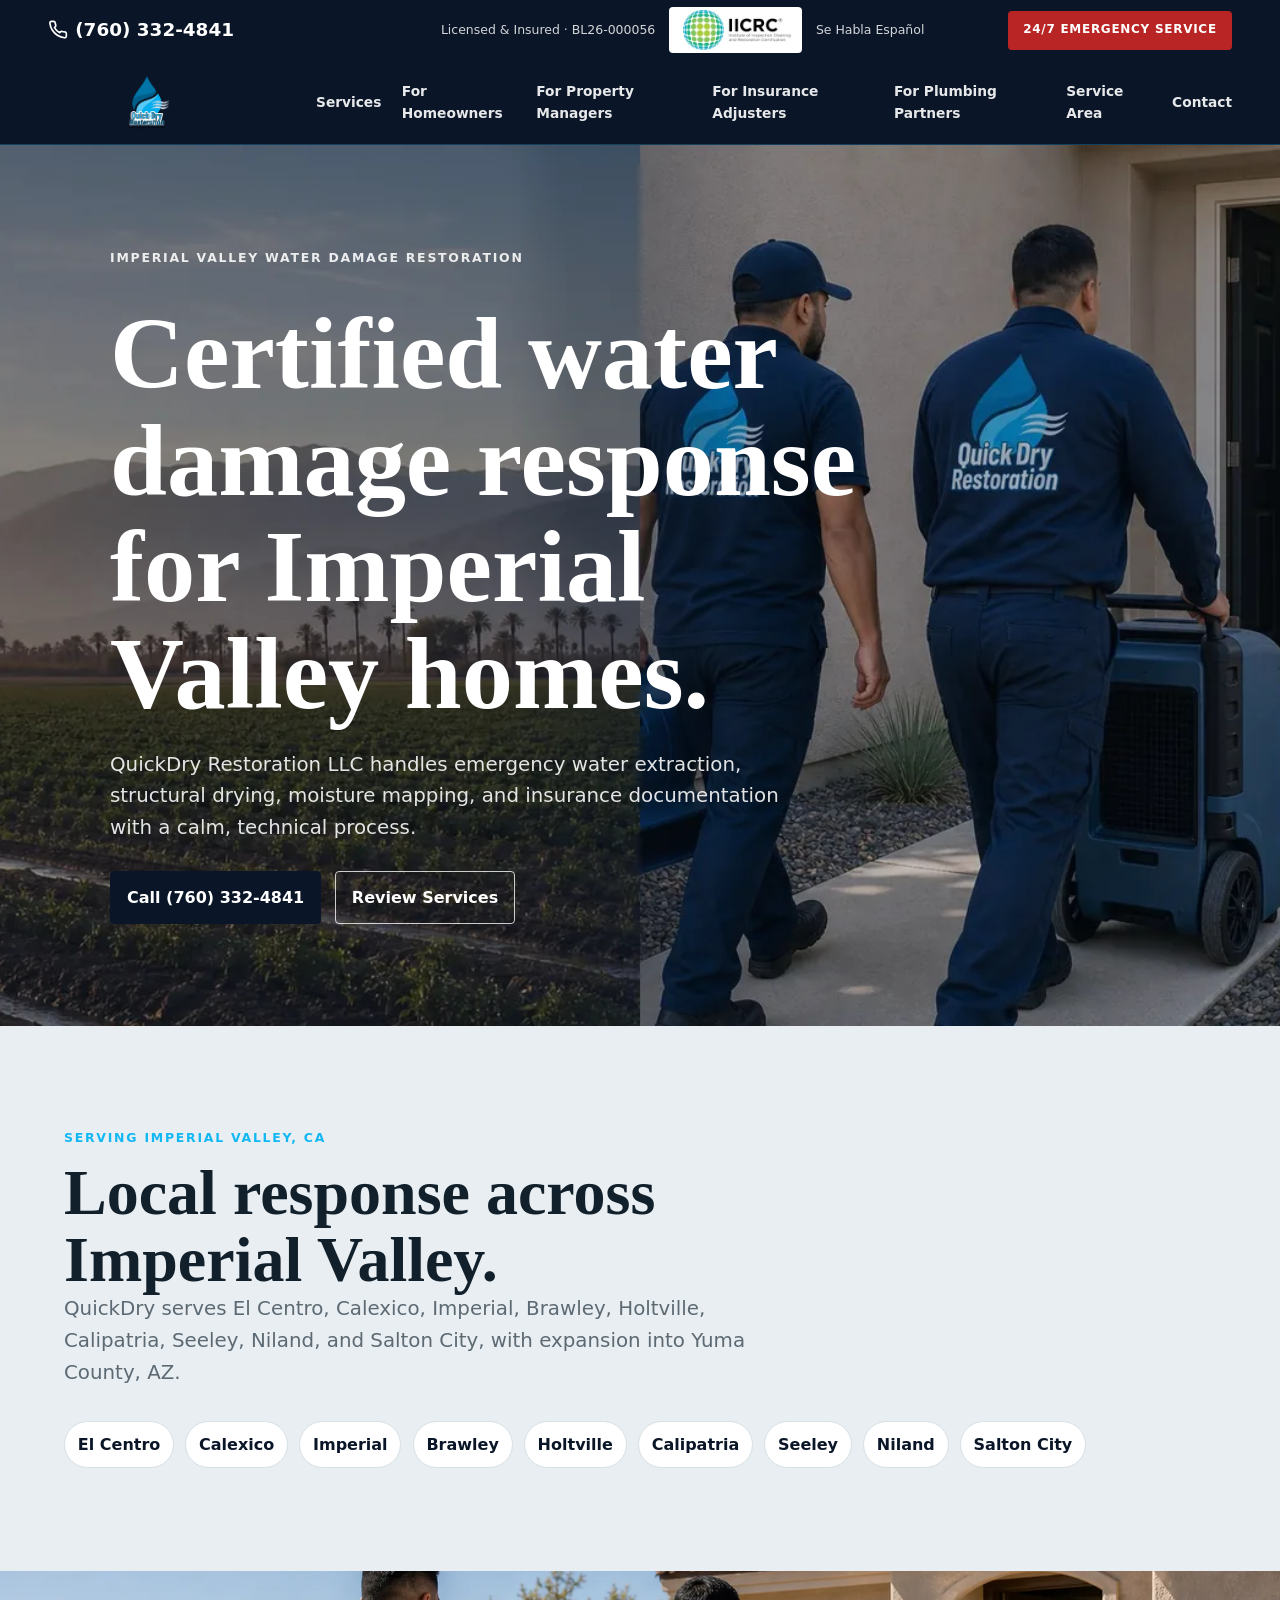
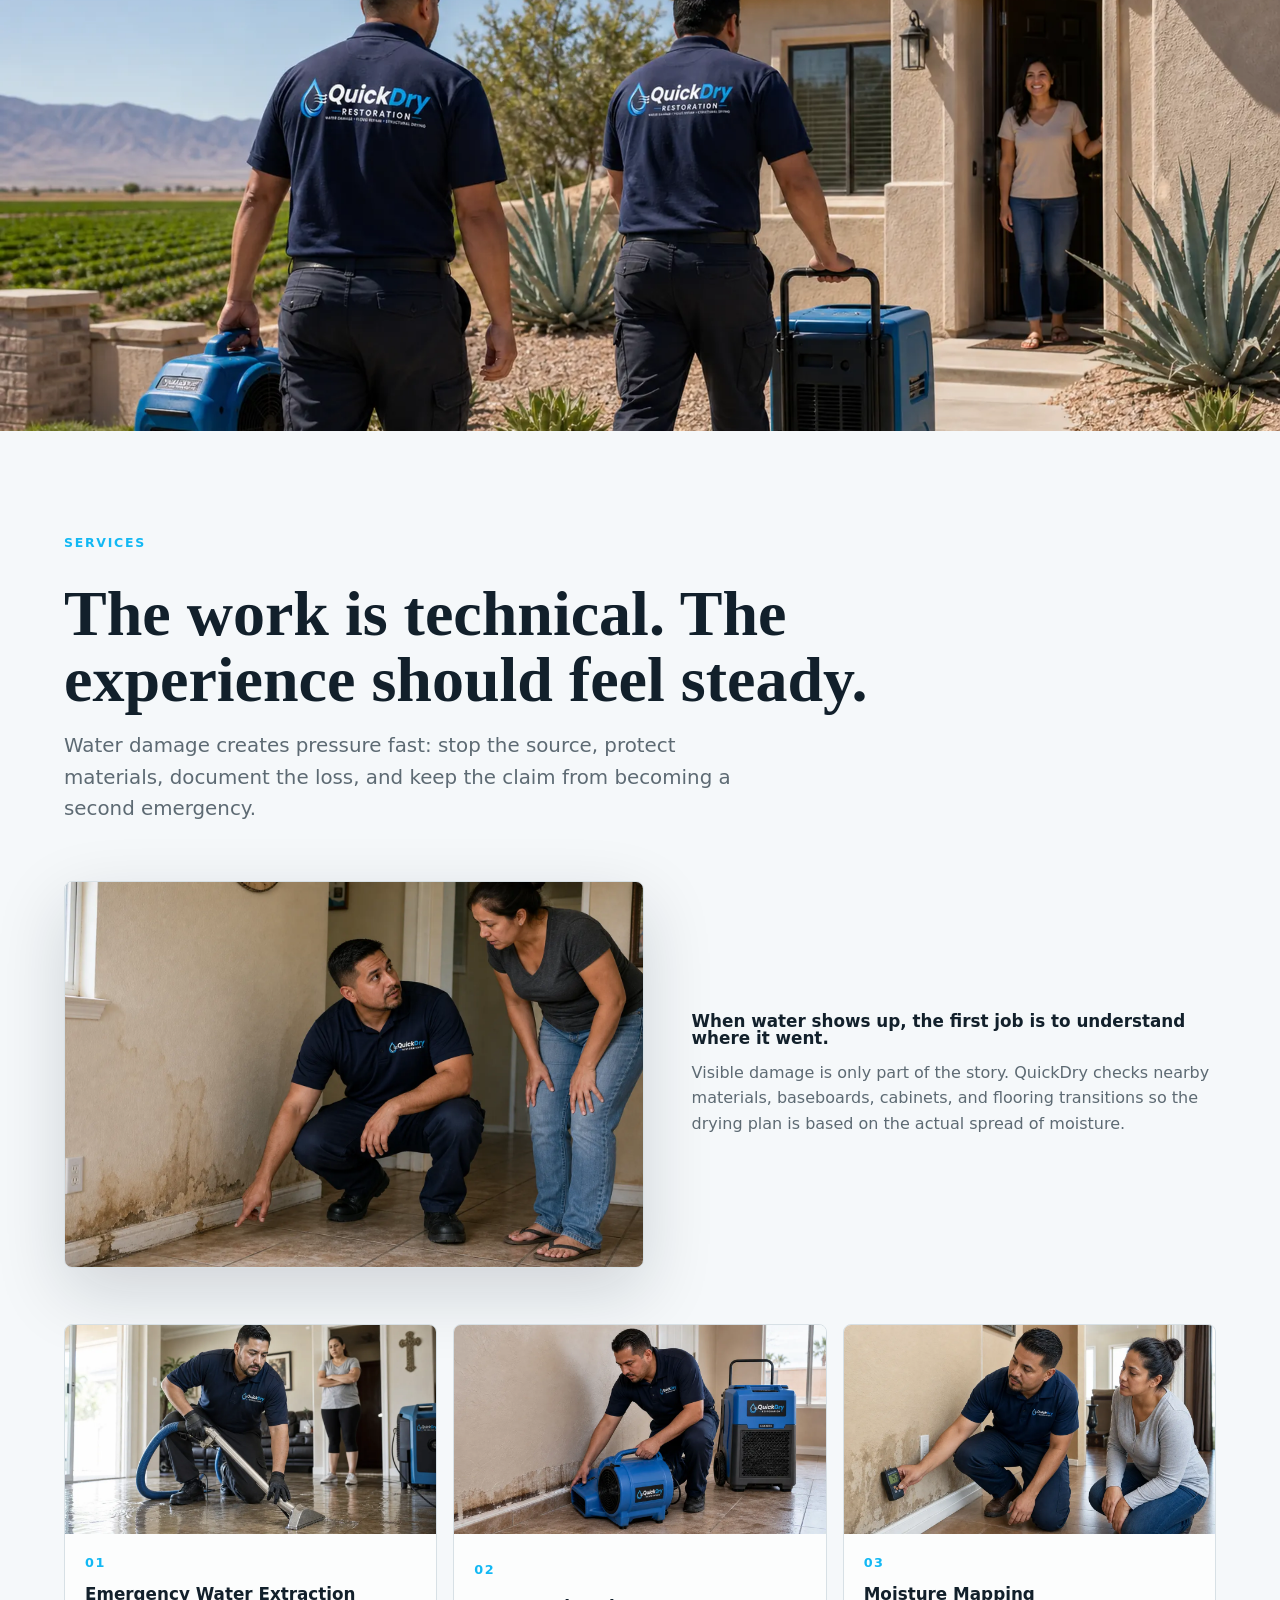
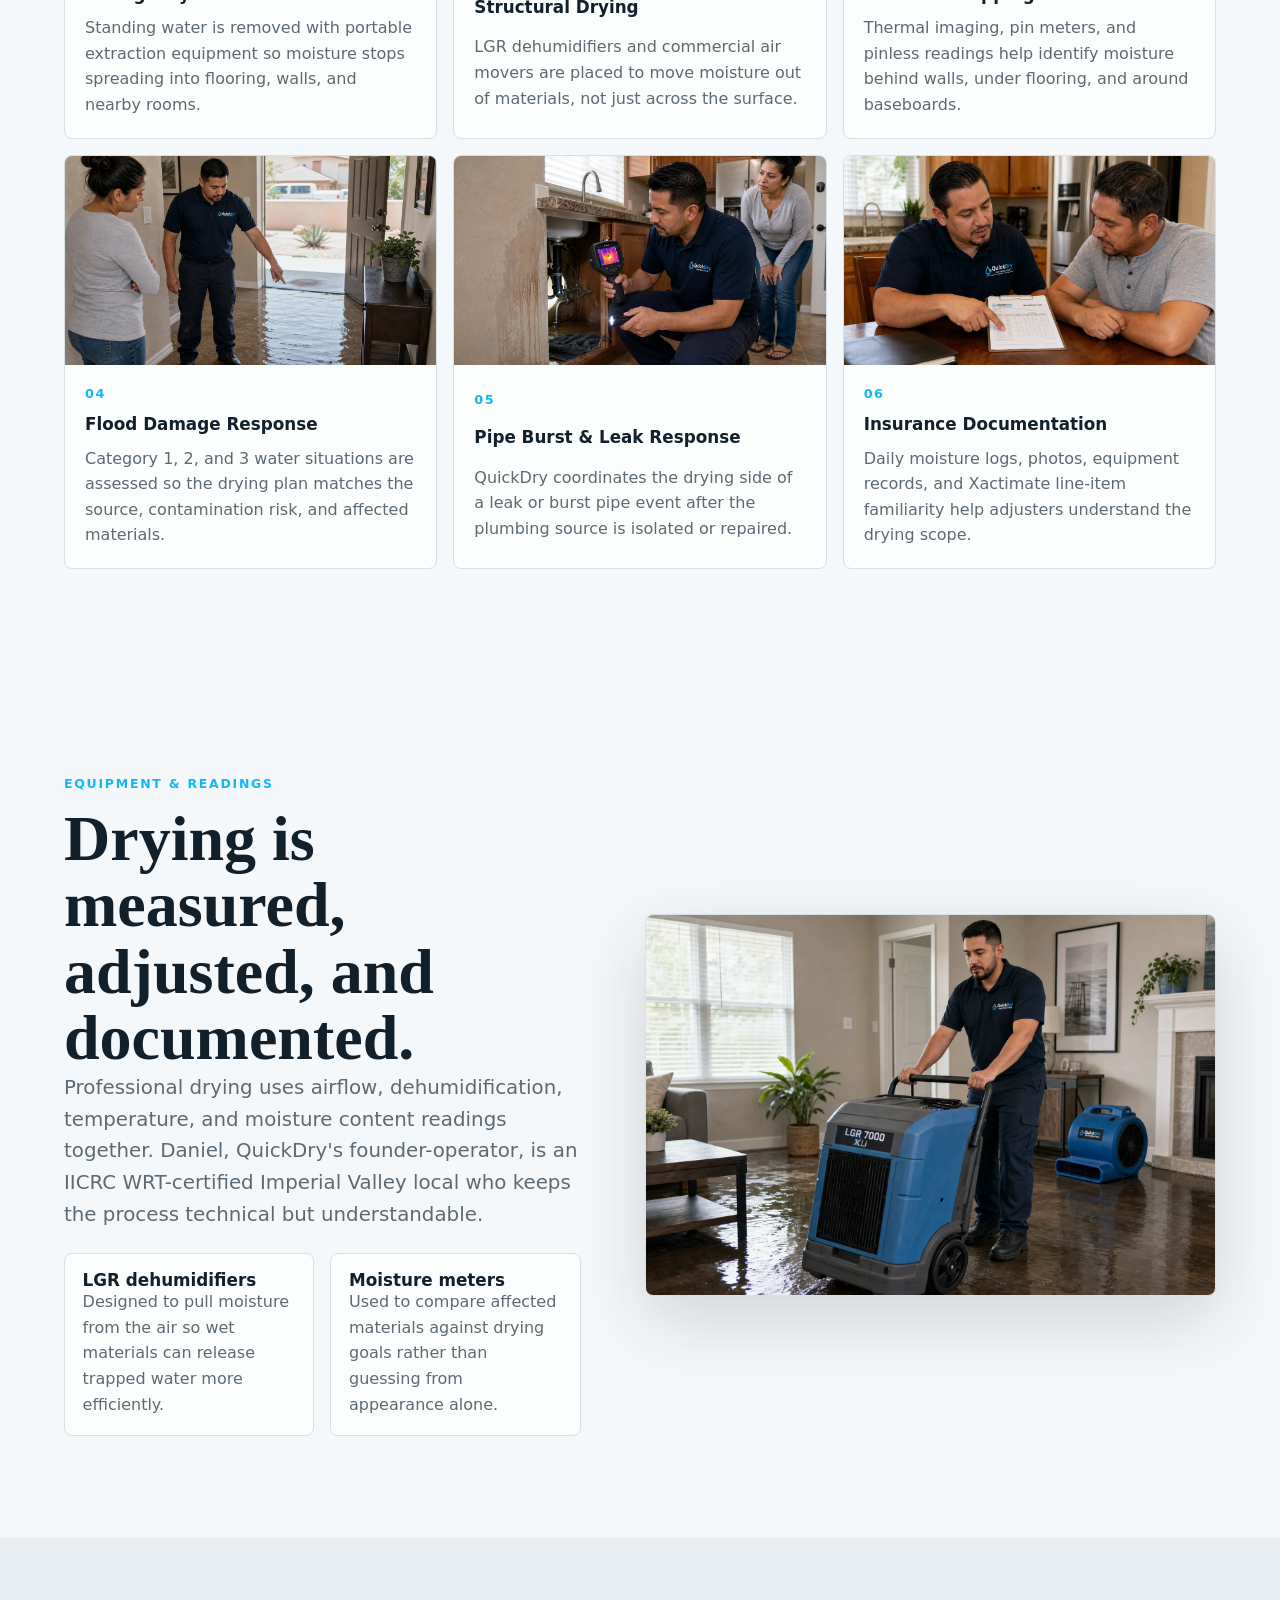
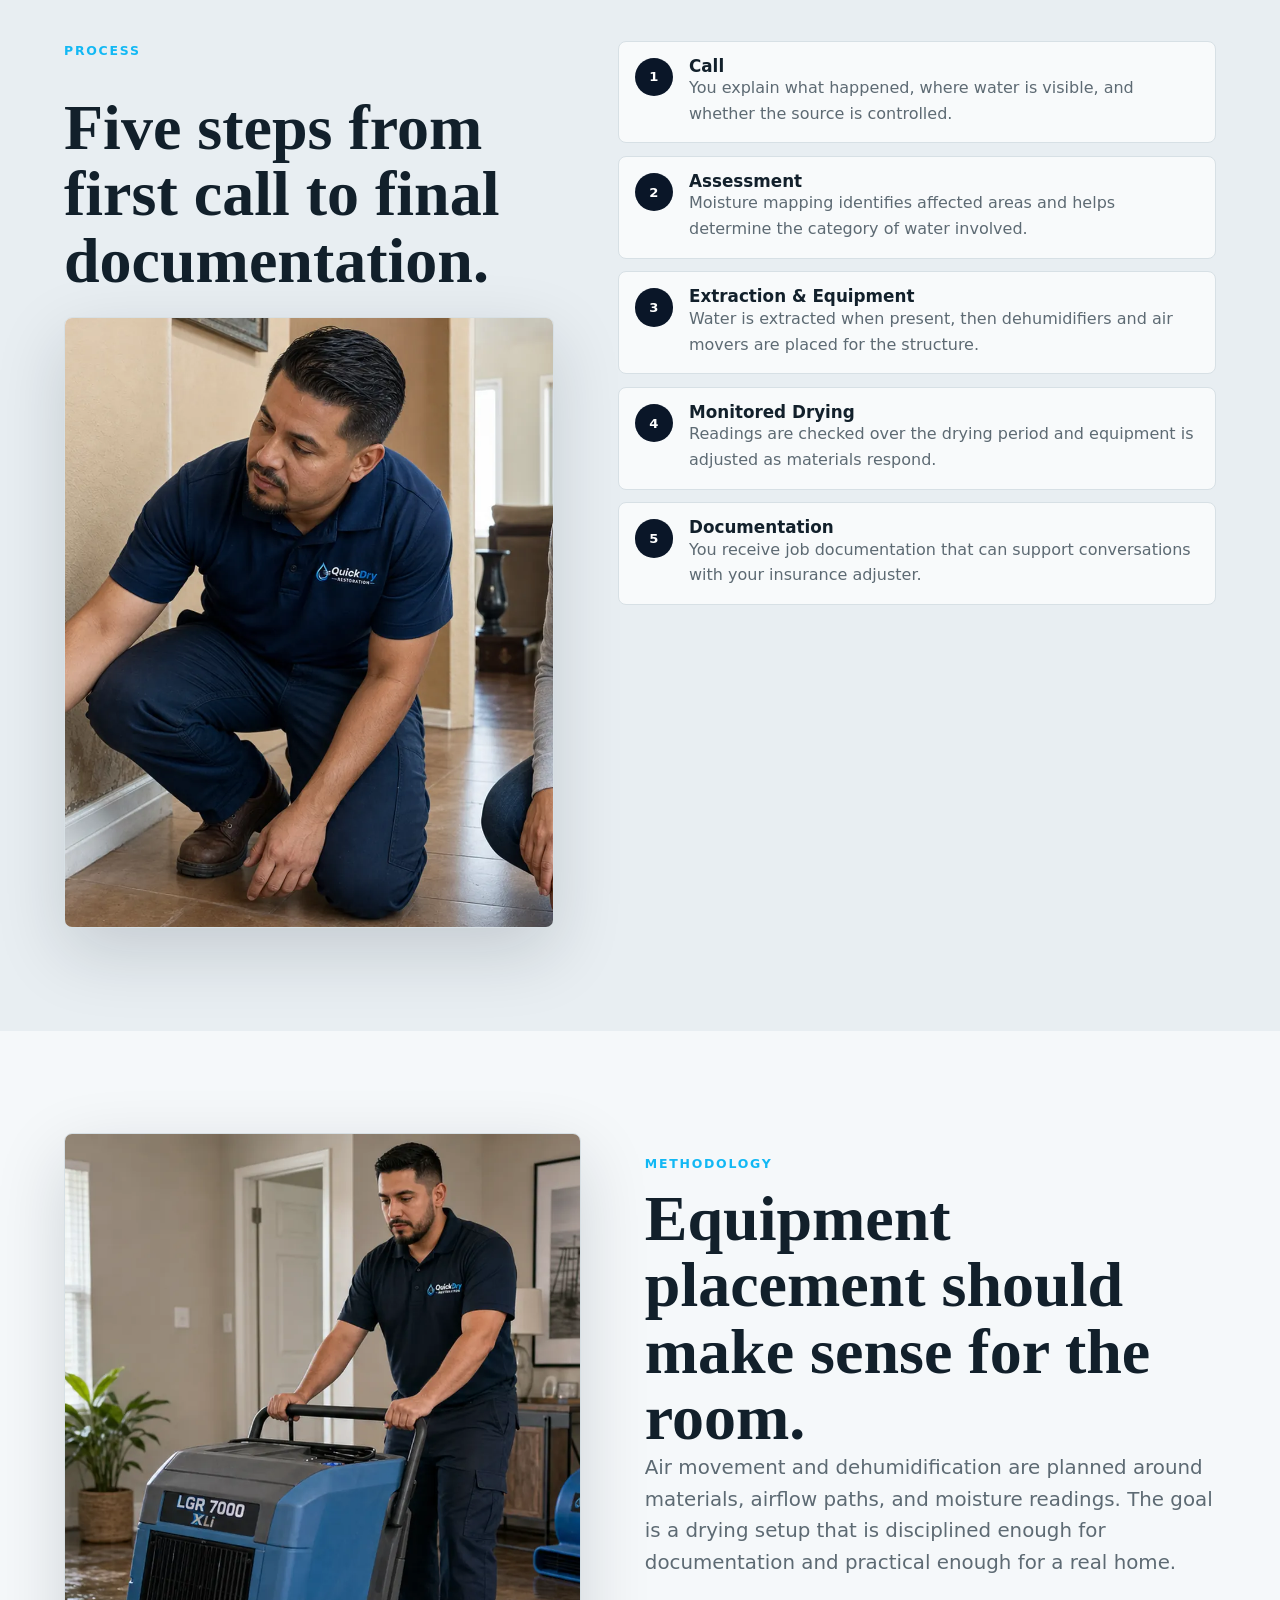
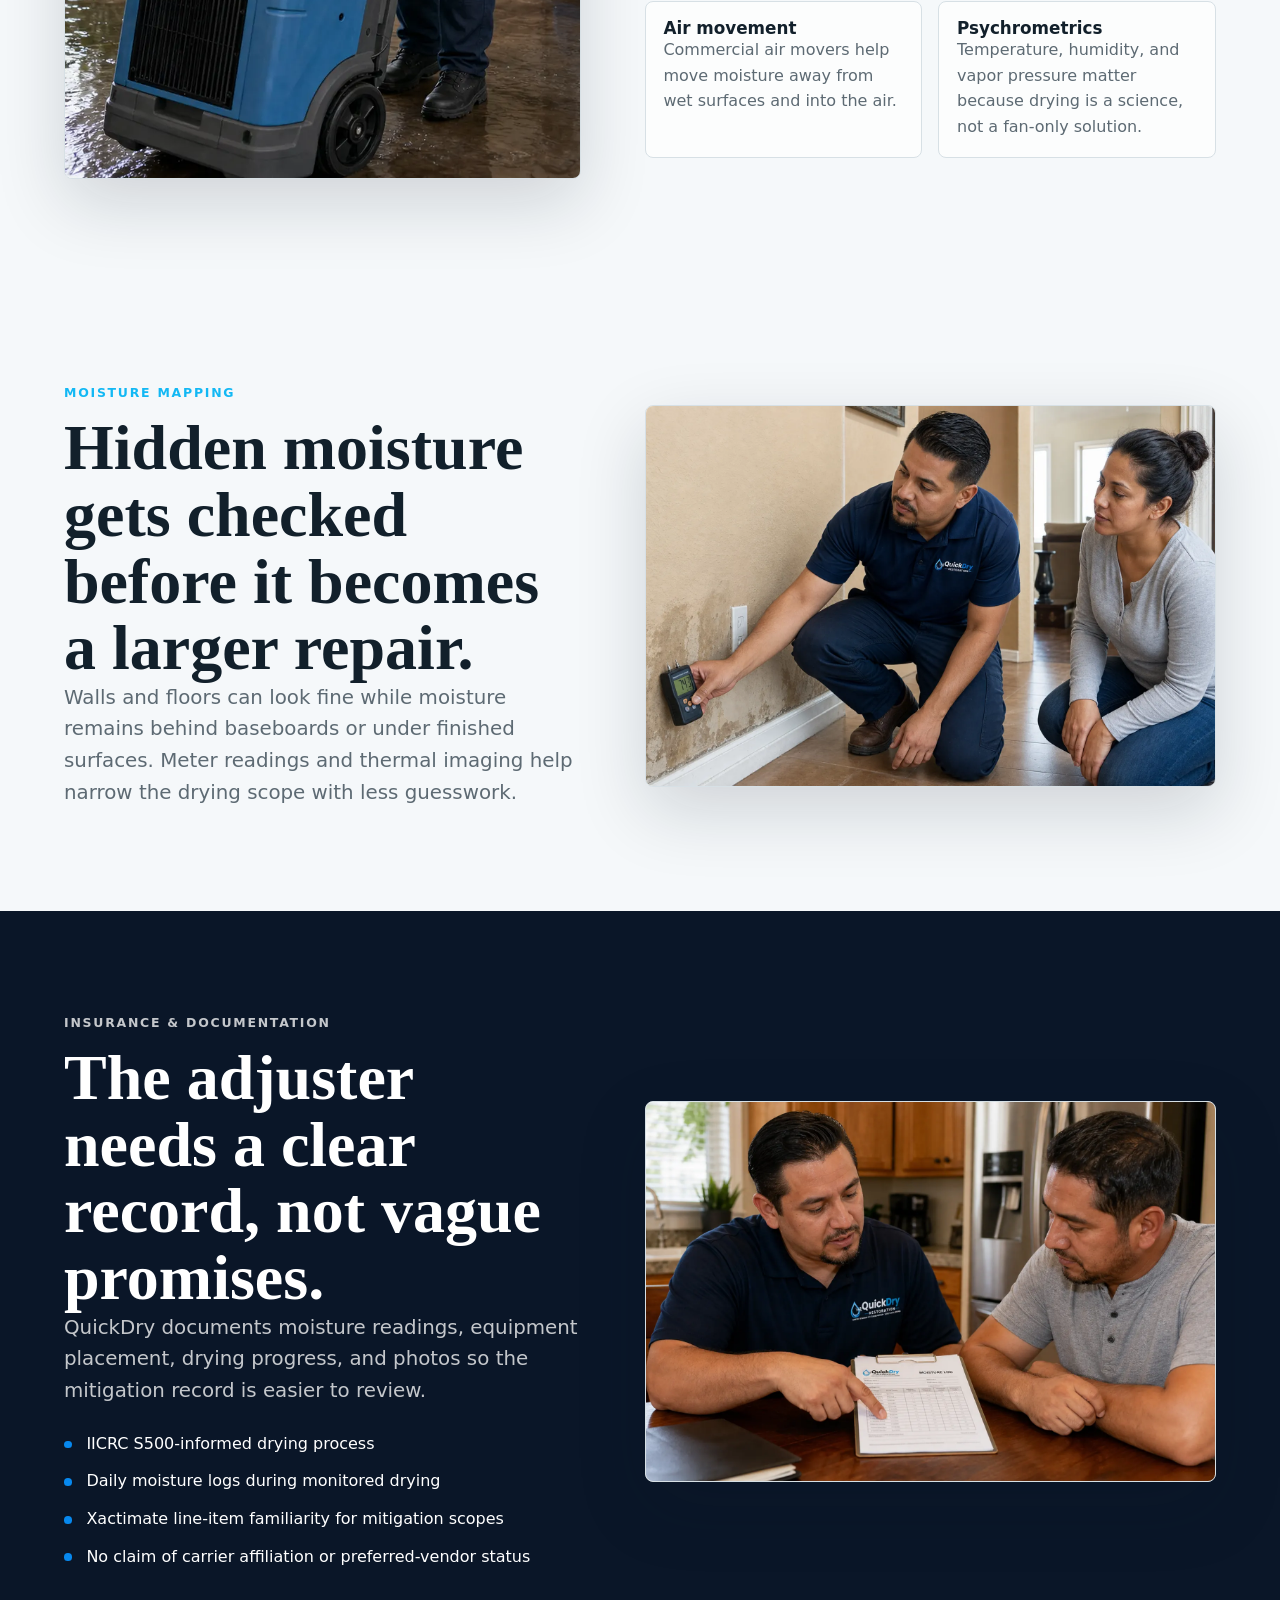
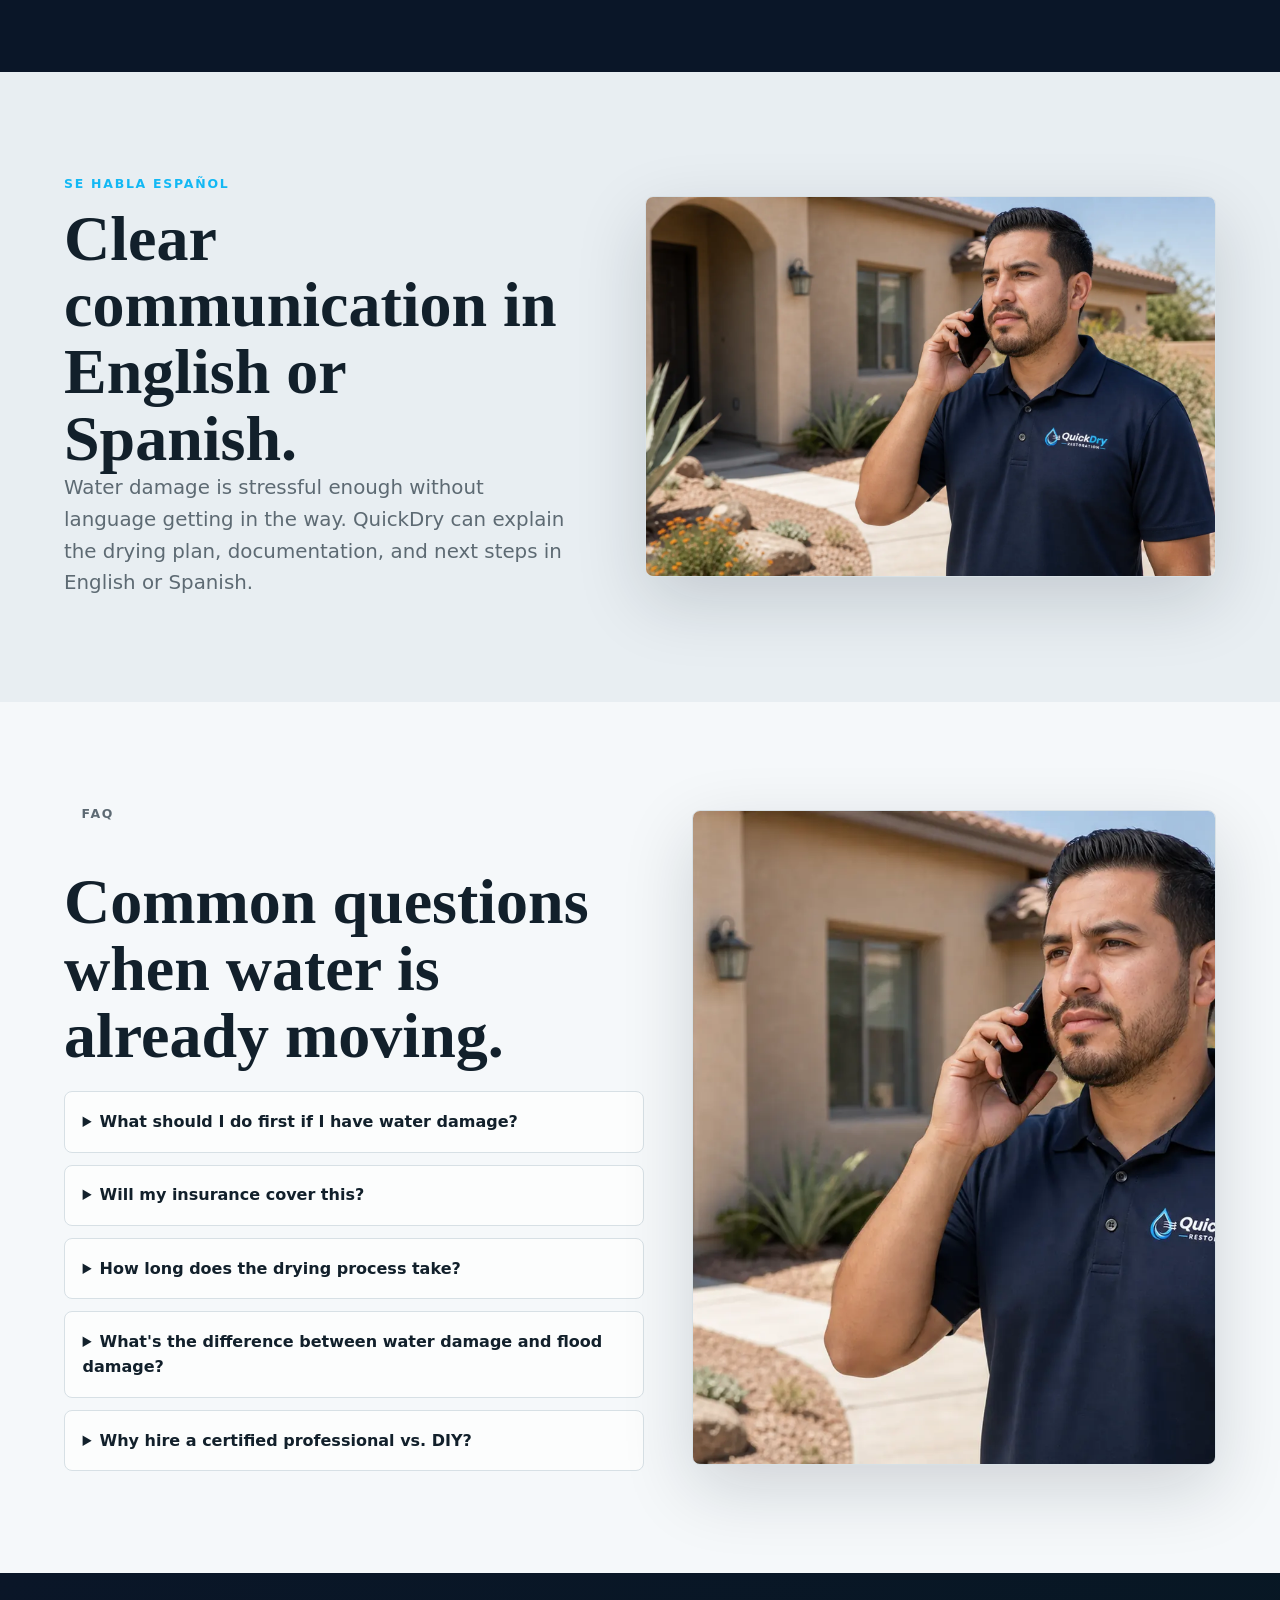
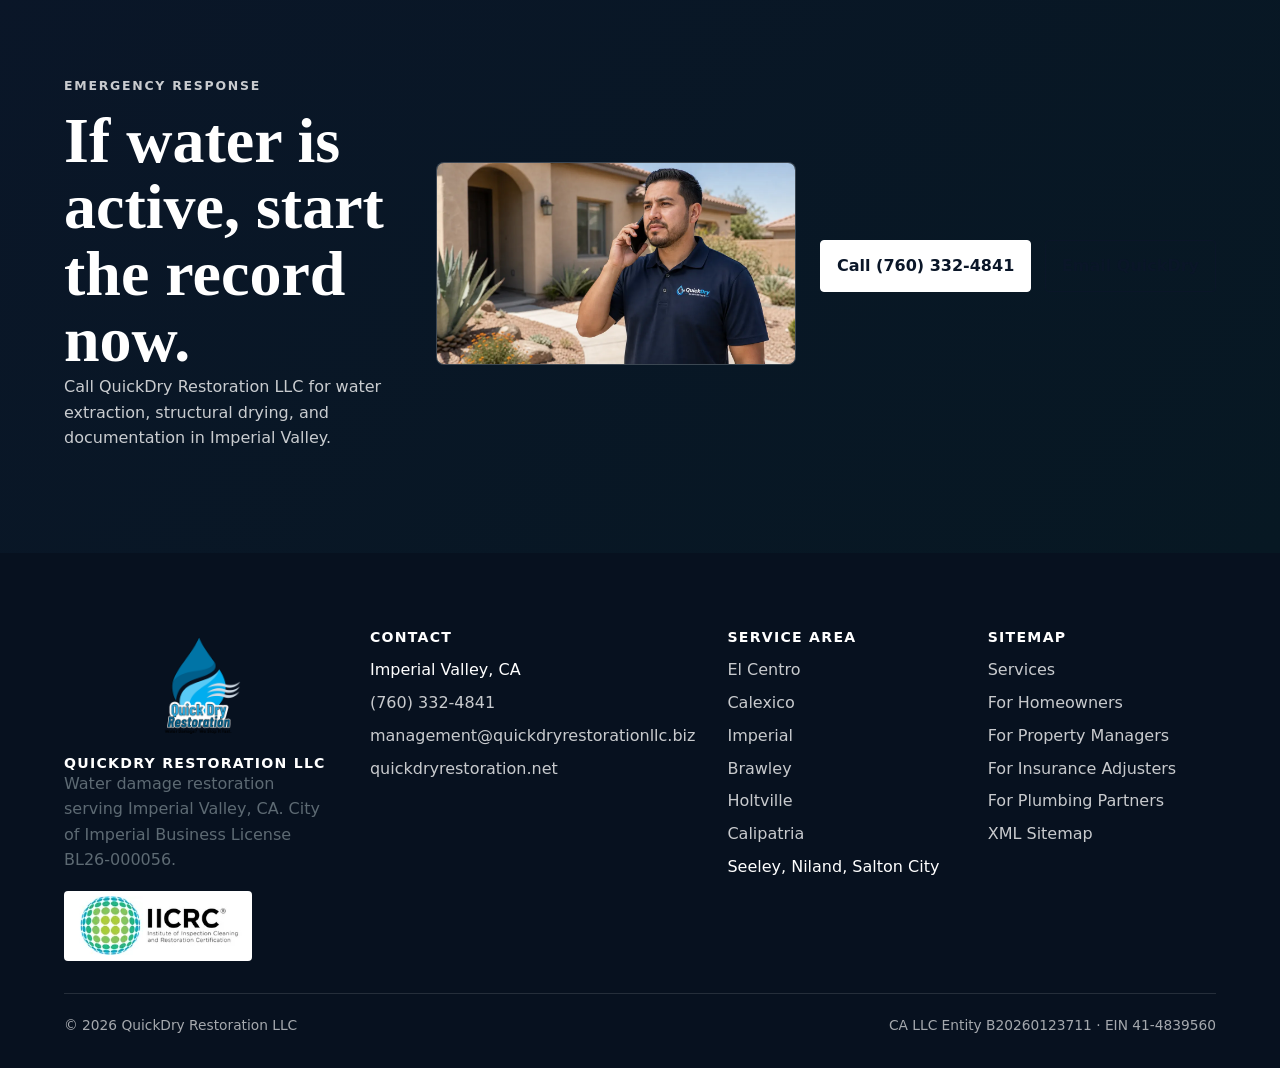
==== commit 285034a6: "Update phone number and redeploy" ====
--- a/index.html
+++ b/index.html
@@ -37,7 +37,7 @@
     "url": "https://quickdryrestoration.net/",
     "image": "https://quickdryrestoration.net/assets/images/og-image.jpg",
     "logo": "https://quickdryrestoration.net/assets/logo/quickdry-logo.png",
-    "telephone": "+17608979616",
+    "telephone": "+17603324841",
     "email": "management@quickdryrestorationllc.biz",
     "priceRange": "$$",
     "foundingDate": "2024",
@@ -102,18 +102,18 @@
   <a class="skip-link" href="#main">Skip to content</a>
   <header class="site-header" aria-label="Site header">
     <div class="utility-bar">
-      <a class="utility-phone" href="tel:+17608979616" aria-label="Call QuickDry Restoration">
+      <a class="utility-phone" href="tel:+17603324841" aria-label="Call QuickDry Restoration">
         <svg aria-hidden="true" width="20" height="20" viewBox="0 0 24 24" fill="none">
           <path d="M22 16.92v2.4a2 2 0 0 1-2.18 2 19.7 19.7 0 0 1-8.58-3.05 19.3 19.3 0 0 1-5.95-5.95A19.7 19.7 0 0 1 2.24 3.7 2 2 0 0 1 4.23 1.6h2.4a2 2 0 0 1 2 1.72c.12.9.33 1.78.63 2.62a2 2 0 0 1-.45 2.1l-1.02 1.02a16 16 0 0 0 6.15 6.15l1.02-1.02a2 2 0 0 1 2.1-.45c.84.3 1.72.51 2.62.63A2 2 0 0 1 22 16.92Z" stroke="currentColor" stroke-width="2" stroke-linecap="round" stroke-linejoin="round"/>
         </svg>
-        <span>(760) 897-9616</span>
+        <span>(760) 332-4841</span>
       </a>
       <div class="utility-badges" aria-label="QuickDry trust signals">
         <span>Licensed &amp; Insured &middot; BL26-000056</span>
         <span class="iicrc-inline"><img src="assets/logo/iicrc-logo.webp" width="216" height="90" alt="IICRC"></span>
         <span>Se Habla Espa&ntilde;ol</span>
       </div>
-      <a class="emergency-link" href="tel:+17608979616">24/7 Emergency Service</a>
+      <a class="emergency-link" href="tel:+17603324841">24/7 Emergency Service</a>
     </div>
 
     <nav class="main-nav" aria-label="Main navigation">
@@ -158,7 +158,7 @@
         <h1 id="hero-title">Certified water damage response for Imperial Valley homes.</h1>
         <p class="lede">QuickDry Restoration LLC handles emergency water extraction, structural drying, moisture mapping, and insurance documentation with a calm, technical process.</p>
         <div class="hero-actions">
-          <a class="button primary" href="tel:+17608979616">Call (760) 897-9616</a>
+          <a class="button primary" href="tel:+17603324841">Call (760) 332-4841</a>
           <a class="button secondary" href="#services">Review Services</a>
         </div>
       </div>
@@ -183,10 +183,10 @@
       </div>
     </section>
 
-    <aside class="image-divider" aria-label="Imperial Valley landscape">
+    <aside class="image-divider" aria-label="QuickDry technician arrival">
       <picture>
-        <source srcset="assets/images/imperial-valley-landscape.webp" type="image/webp">
-        <img src="assets/images/imperial-valley-landscape.jpg" width="1920" height="800" alt="Imperial Valley agricultural fields with palm trees and desert mountains in late afternoon light" loading="lazy">
+        <source srcset="assets/images/hero-technician-arrival.webp" type="image/webp">
+        <img src="assets/images/hero-technician-arrival.jpg" width="1920" height="1080" alt="QuickDry technicians walking toward an Imperial Valley home with drying equipment" loading="lazy">
       </picture>
     </aside>
 
@@ -201,8 +201,8 @@
         <div class="section-visual">
           <div class="photo-panel">
             <picture>
-              <source srcset="assets/images/homeowner-water-damage.webp" type="image/webp">
-              <img src="assets/images/homeowner-water-damage.jpg" width="1672" height="941" alt="Homeowner pointing at water damage along a wall and floor inside an Imperial Valley home" loading="lazy">
+              <source srcset="assets/images/homeowner-damage-tech.webp" type="image/webp">
+              <img src="assets/images/homeowner-damage-tech.jpg" width="1920" height="1080" alt="QuickDry technician explaining baseboard water damage to a homeowner" loading="lazy">
             </picture>
           </div>
           <div class="visual-copy">
@@ -214,8 +214,8 @@
         <div class="services-grid">
           <article class="service-card" id="water-extraction">
             <picture>
-              <source srcset="assets/images/hero-water-damage-1280.webp" type="image/webp">
-              <img src="assets/images/hero-water-damage-1280.jpg" width="1280" height="720" alt="Restoration equipment set up on wet hardwood flooring in a sunlit living room" loading="lazy">
+              <source srcset="assets/images/service-water-extraction-1280.webp" type="image/webp">
+              <img src="assets/images/service-water-extraction-1280.jpg" width="1280" height="720" alt="QuickDry technician extracting standing water from a residential floor" loading="lazy">
             </picture>
             <span class="number">01</span>
             <h3>Emergency Water Extraction</h3>
@@ -223,8 +223,8 @@
           </article>
           <article class="service-card" id="structural-drying">
             <picture>
-              <source srcset="assets/images/equipment-dehumidifier-display.webp" type="image/webp">
-              <img src="assets/images/equipment-dehumidifier-display.jpg" width="1200" height="800" alt="Close-up of a dehumidifier display showing indoor humidity" loading="lazy">
+              <source srcset="assets/images/service-structural-drying-1280.webp" type="image/webp">
+              <img src="assets/images/service-structural-drying-1280.jpg" width="1280" height="720" alt="QuickDry technician positioning drying equipment near a damp wall" loading="lazy">
             </picture>
             <span class="number">02</span>
             <h3>Structural Drying</h3>
@@ -232,8 +232,8 @@
           </article>
           <article class="service-card" id="moisture-mapping">
             <picture>
-              <source srcset="assets/images/moisture-meter-wall.webp" type="image/webp">
-              <img src="assets/images/moisture-meter-wall.jpg" width="1200" height="800" alt="Gloved hand pressing a digital moisture meter against drywall" loading="lazy">
+              <source srcset="assets/images/technician-moisture-assessment-1280.webp" type="image/webp">
+              <img src="assets/images/technician-moisture-assessment-1280.jpg" width="1280" height="720" alt="QuickDry technician showing a moisture meter reading to a homeowner" loading="lazy">
             </picture>
             <span class="number">03</span>
             <h3>Moisture Mapping</h3>
@@ -241,8 +241,8 @@
           </article>
           <article class="service-card" id="flood-response">
             <picture>
-              <source srcset="assets/images/air-mover-hardwood.webp" type="image/webp">
-              <img src="assets/images/air-mover-hardwood.jpg" width="1200" height="800" alt="Commercial air mover running on hardwood flooring" loading="lazy">
+              <source srcset="assets/images/service-flood-response-1280.webp" type="image/webp">
+              <img src="assets/images/service-flood-response-1280.jpg" width="1280" height="720" alt="QuickDry technician assessing shallow floodwater in a residential entryway" loading="lazy">
             </picture>
             <span class="number">04</span>
             <h3>Flood Damage Response</h3>
@@ -250,8 +250,8 @@
           </article>
           <article class="service-card" id="pipe-burst">
             <picture>
-              <source srcset="assets/images/thermal-camera-screen.webp" type="image/webp">
-              <img src="assets/images/thermal-camera-screen.jpg" width="1200" height="800" alt="Thermal camera screen showing moisture patterns along a wall" loading="lazy">
+              <source srcset="assets/images/service-leak-response-1280.webp" type="image/webp">
+              <img src="assets/images/service-leak-response-1280.jpg" width="1280" height="720" alt="QuickDry technician using a thermal camera to inspect a kitchen leak" loading="lazy">
             </picture>
             <span class="number">05</span>
             <h3>Pipe Burst &amp; Leak Response</h3>
@@ -259,8 +259,8 @@
           </article>
           <article class="service-card" id="insurance-documentation">
             <picture>
-              <source srcset="assets/images/moisture-log-clipboard.webp" type="image/webp">
-              <img src="assets/images/moisture-log-clipboard.jpg" width="1200" height="800" alt="Moisture log clipboard with a meter and pen on hardwood flooring" loading="lazy">
+              <source srcset="assets/images/technician-documentation-review-1280.webp" type="image/webp">
+              <img src="assets/images/technician-documentation-review-1280.jpg" width="1280" height="720" alt="QuickDry technician reviewing a moisture log with a homeowner" loading="lazy">
             </picture>
             <span class="number">06</span>
             <h3>Insurance Documentation</h3>
@@ -289,8 +289,8 @@
         </div>
         <div class="photo-panel">
           <picture>
-            <source srcset="assets/images/equipment-dehumidifier-display.webp" type="image/webp">
-            <img src="assets/images/equipment-dehumidifier-display.jpg" width="1200" height="800" alt="Close-up of a dehumidifier display showing indoor humidity" loading="lazy">
+            <source srcset="assets/images/technician-equipment-setup.webp" type="image/webp">
+            <img src="assets/images/technician-equipment-setup.jpg" width="1920" height="1080" alt="QuickDry technician rolling an LGR dehumidifier into place on wet flooring" loading="lazy">
           </picture>
         </div>
       </div>
@@ -303,8 +303,8 @@
           <h2 id="process-title">Five steps from first call to final documentation.</h2>
           <div class="photo-panel vertical">
             <picture>
-              <source srcset="assets/images/technician-moisture-reading.webp" type="image/webp">
-              <img src="assets/images/technician-moisture-reading.jpg" width="1672" height="941" alt="Technician taking moisture meter readings on a water-damaged wall" loading="lazy">
+              <source srcset="assets/images/technician-moisture-assessment.webp" type="image/webp">
+              <img src="assets/images/technician-moisture-assessment.jpg" width="1920" height="1080" alt="QuickDry technician taking moisture readings on damaged drywall" loading="lazy">
             </picture>
           </div>
         </div>
@@ -337,8 +337,8 @@
       <div class="section-inner method-grid">
         <div class="photo-panel vertical">
           <picture>
-            <source srcset="assets/images/doorway-equipment-setup.webp" type="image/webp">
-            <img src="assets/images/doorway-equipment-setup.jpg" width="1200" height="1500" alt="Restoration equipment visible through a doorway in a home" loading="lazy">
+            <source srcset="assets/images/technician-equipment-setup.webp" type="image/webp">
+            <img src="assets/images/technician-equipment-setup.jpg" width="1920" height="1080" alt="QuickDry technician positioning drying equipment in a residential room" loading="lazy">
           </picture>
         </div>
         <div>
@@ -368,8 +368,8 @@
         </div>
         <div class="photo-panel">
           <picture>
-            <source srcset="assets/images/moisture-meter-wall.webp" type="image/webp">
-            <img src="assets/images/moisture-meter-wall.jpg" width="1200" height="800" alt="Gloved hand pressing a digital moisture meter against drywall" loading="lazy">
+            <source srcset="assets/images/technician-moisture-assessment.webp" type="image/webp">
+            <img src="assets/images/technician-moisture-assessment.jpg" width="1920" height="1080" alt="QuickDry technician checking hidden moisture with a meter" loading="lazy">
           </picture>
         </div>
       </div>
@@ -390,8 +390,8 @@
         </div>
         <div class="photo-panel">
           <picture>
-            <source srcset="assets/images/documentation-kitchen-table.webp" type="image/webp">
-            <img src="assets/images/documentation-kitchen-table.jpg" width="1672" height="941" alt="Technician reviewing water damage documentation with a homeowner at a kitchen table" loading="lazy">
+            <source srcset="assets/images/technician-documentation-review.webp" type="image/webp">
+            <img src="assets/images/technician-documentation-review.jpg" width="1920" height="1080" alt="QuickDry technician reviewing water damage documentation with a homeowner" loading="lazy">
           </picture>
         </div>
       </div>
@@ -406,8 +406,8 @@
         </div>
         <div class="photo-panel">
           <picture>
-            <source srcset="assets/images/thermal-camera-screen.webp" type="image/webp">
-            <img src="assets/images/thermal-camera-screen.jpg" width="1200" height="800" alt="Thermal camera screen showing moisture patterns along a wall" loading="lazy">
+            <source srcset="assets/images/technician-phone-availability.webp" type="image/webp">
+            <img src="assets/images/technician-phone-availability.jpg" width="1920" height="1080" alt="QuickDry technician speaking by phone outside an Imperial Valley home" loading="lazy">
           </picture>
         </div>
       </div>
@@ -445,8 +445,8 @@
         </div>
         <div class="photo-panel vertical">
           <picture>
-            <source srcset="assets/images/technician-phone.webp" type="image/webp">
-            <img src="assets/images/technician-phone.jpg" width="1672" height="941" alt="Friendly QuickDry technician speaking on the phone outside an Imperial Valley home" loading="lazy">
+            <source srcset="assets/images/technician-phone-availability.webp" type="image/webp">
+            <img src="assets/images/technician-phone-availability.jpg" width="1920" height="1080" alt="QuickDry technician answering a phone call outside an Imperial Valley home" loading="lazy">
           </picture>
         </div>
       </div>
@@ -459,8 +459,14 @@
           <h2 id="cta-title">If water is active, start the record now.</h2>
           <p>Call QuickDry Restoration LLC for water extraction, structural drying, and documentation in Imperial Valley.</p>
         </div>
+        <div class="photo-panel cta-photo">
+          <picture>
+            <source srcset="assets/images/technician-phone-availability-1280.webp" type="image/webp">
+            <img src="assets/images/technician-phone-availability-1280.jpg" width="1280" height="720" alt="QuickDry technician ready to answer an emergency water damage call" loading="lazy">
+          </picture>
+        </div>
         <div class="cta-actions">
-          <a class="button light" href="tel:+17608979616">Call (760) 897-9616</a>
+          <a class="button light" href="tel:+17603324841">Call (760) 332-4841</a>
           <a class="button secondary" href="mailto:management@quickdryrestorationllc.biz">Email QuickDry</a>
         </div>
       </div>
@@ -479,7 +485,7 @@
         <h3>Contact</h3>
         <ul>
           <li>Imperial Valley, CA</li>
-          <li><a href="tel:+17608979616">(760) 897-9616</a></li>
+          <li><a href="tel:+17603324841">(760) 332-4841</a></li>
           <li><a href="mailto:management@quickdryrestorationllc.biz">management@quickdryrestorationllc.biz</a></li>
           <li><a href="https://quickdryrestoration.net/">quickdryrestoration.net</a></li>
         </ul>
--- a/styles.css
+++ b/styles.css
@@ -331,6 +331,16 @@
   isolation: isolate;
 }
 
+.hero::before {
+  content: "";
+  position: absolute;
+  inset: 0;
+  z-index: -1;
+  background:
+    linear-gradient(90deg, rgba(7, 17, 31, 0.88) 0%, rgba(7, 17, 31, 0.62) 44%, rgba(7, 17, 31, 0.18) 100%),
+    linear-gradient(0deg, rgba(7, 17, 31, 0.22), rgba(7, 17, 31, 0.22));
+}
+
 .hero-bg {
   position: absolute;
   inset: 0;
@@ -341,6 +351,7 @@
   width: 100%;
   height: 100%;
   object-fit: cover;
+  object-position: center;
 }
 
 .hero-content {
@@ -451,6 +462,7 @@
 .service-card img {
   aspect-ratio: 16 / 9;
   object-fit: cover;
+  object-position: center;
 }
 
 .service-card .number,
@@ -499,6 +511,7 @@
   width: 100%;
   aspect-ratio: 3 / 2;
   object-fit: cover;
+  object-position: center;
 }
 
 .photo-panel.vertical img {
@@ -671,13 +684,23 @@
 
 .final-cta .section-inner {
   display: grid;
-  grid-template-columns: 1fr auto;
+  grid-template-columns: minmax(0, 1fr) minmax(220px, 360px) auto;
   gap: 1.5rem;
   align-items: center;
 }
 
 .final-cta p {
   color: rgba(255, 255, 255, 0.78);
+}
+
+.cta-photo {
+  border-color: rgba(255, 255, 255, 0.14);
+  background: rgba(255, 255, 255, 0.08);
+  box-shadow: none;
+}
+
+.cta-photo img {
+  aspect-ratio: 16 / 9;
 }
 
 .button.light {
@@ -970,7 +993,7 @@
   }
 
   .hero-bg img {
-    object-position: 62% center;
+    object-position: 54% center;
   }
 
   .services-grid,
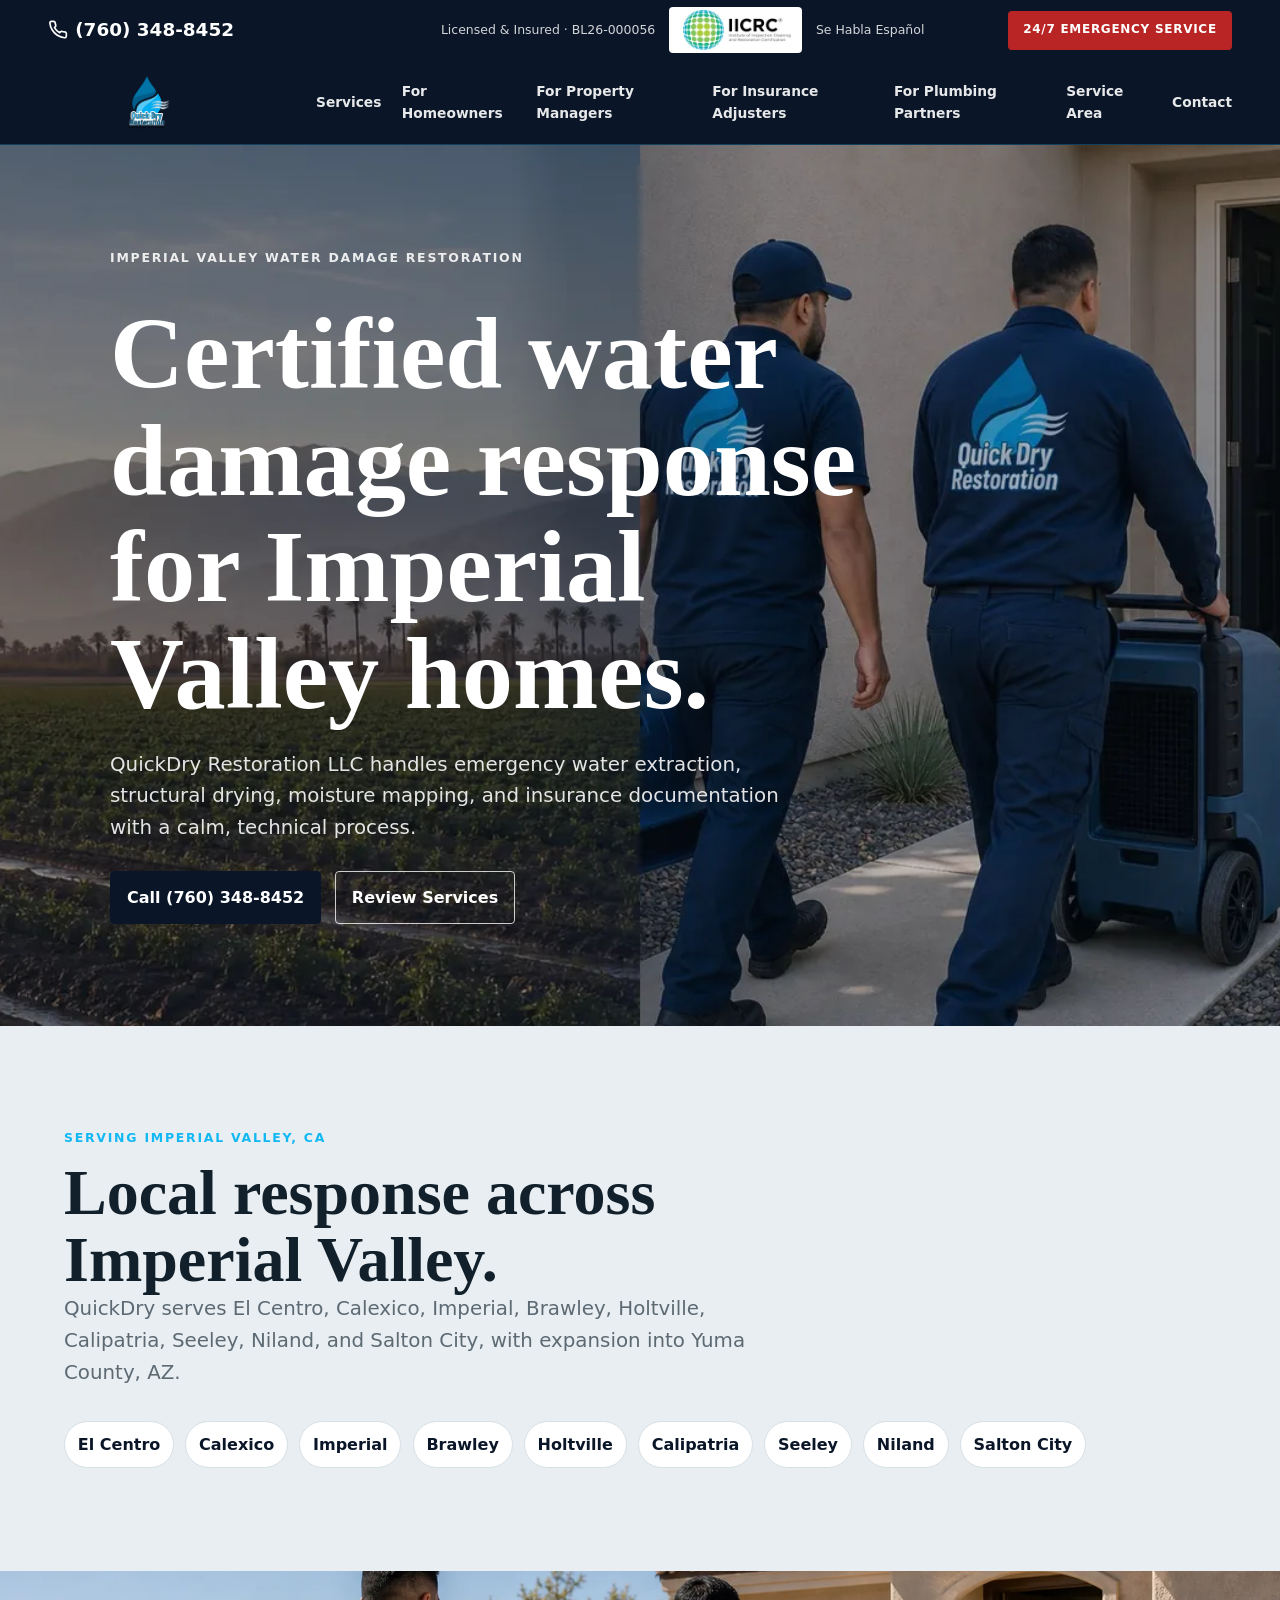
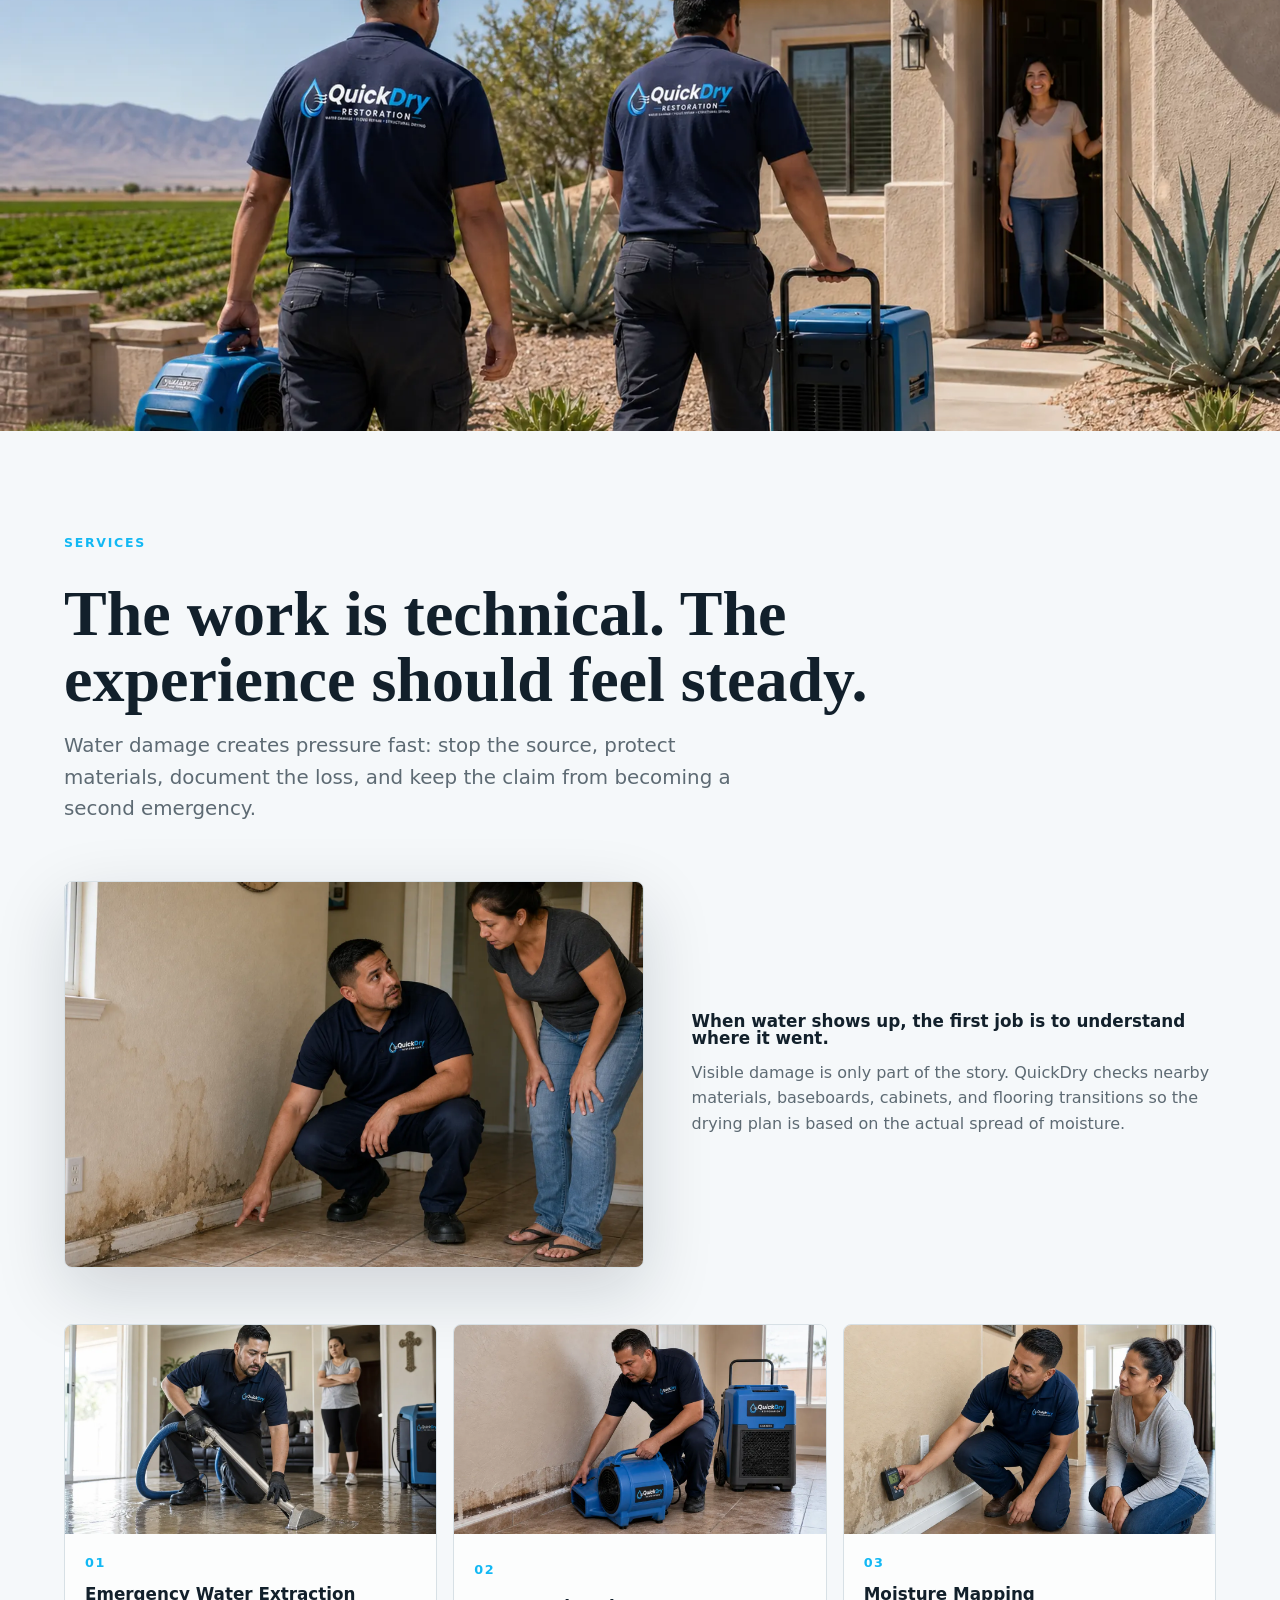
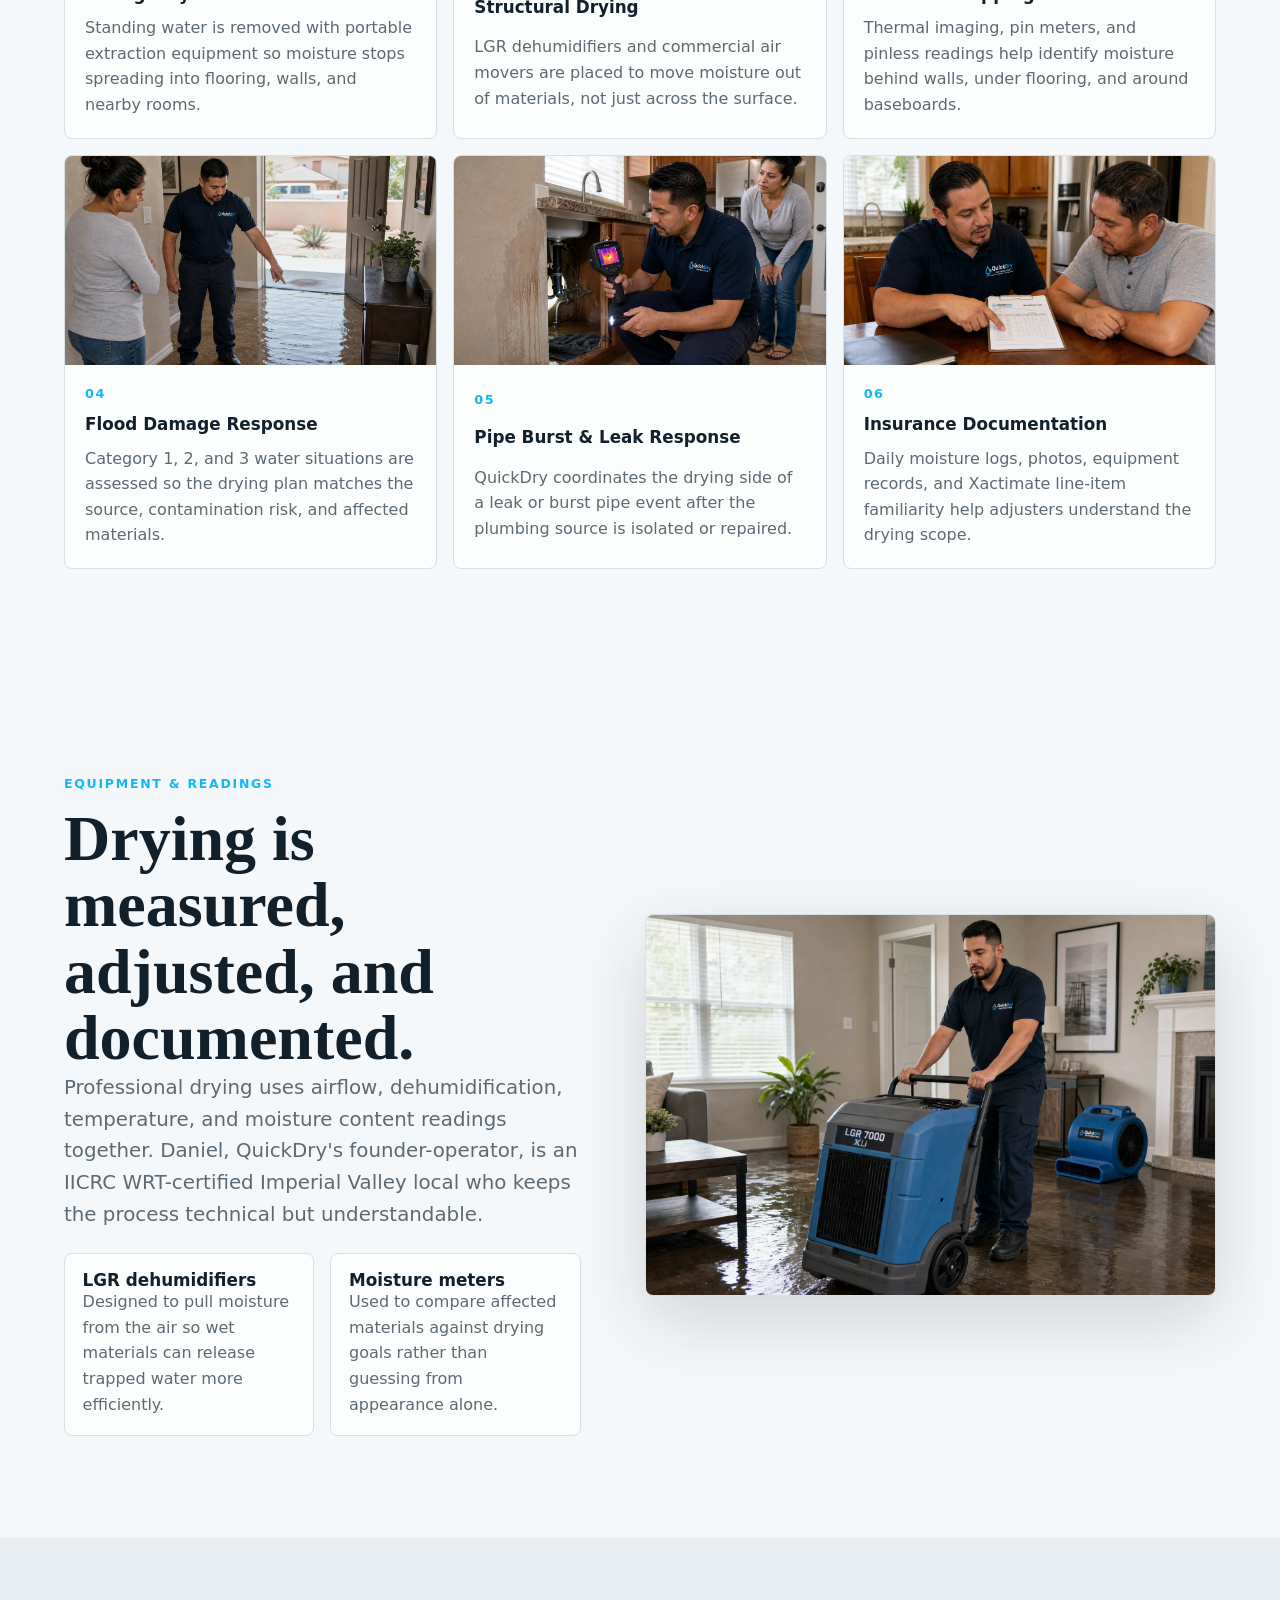
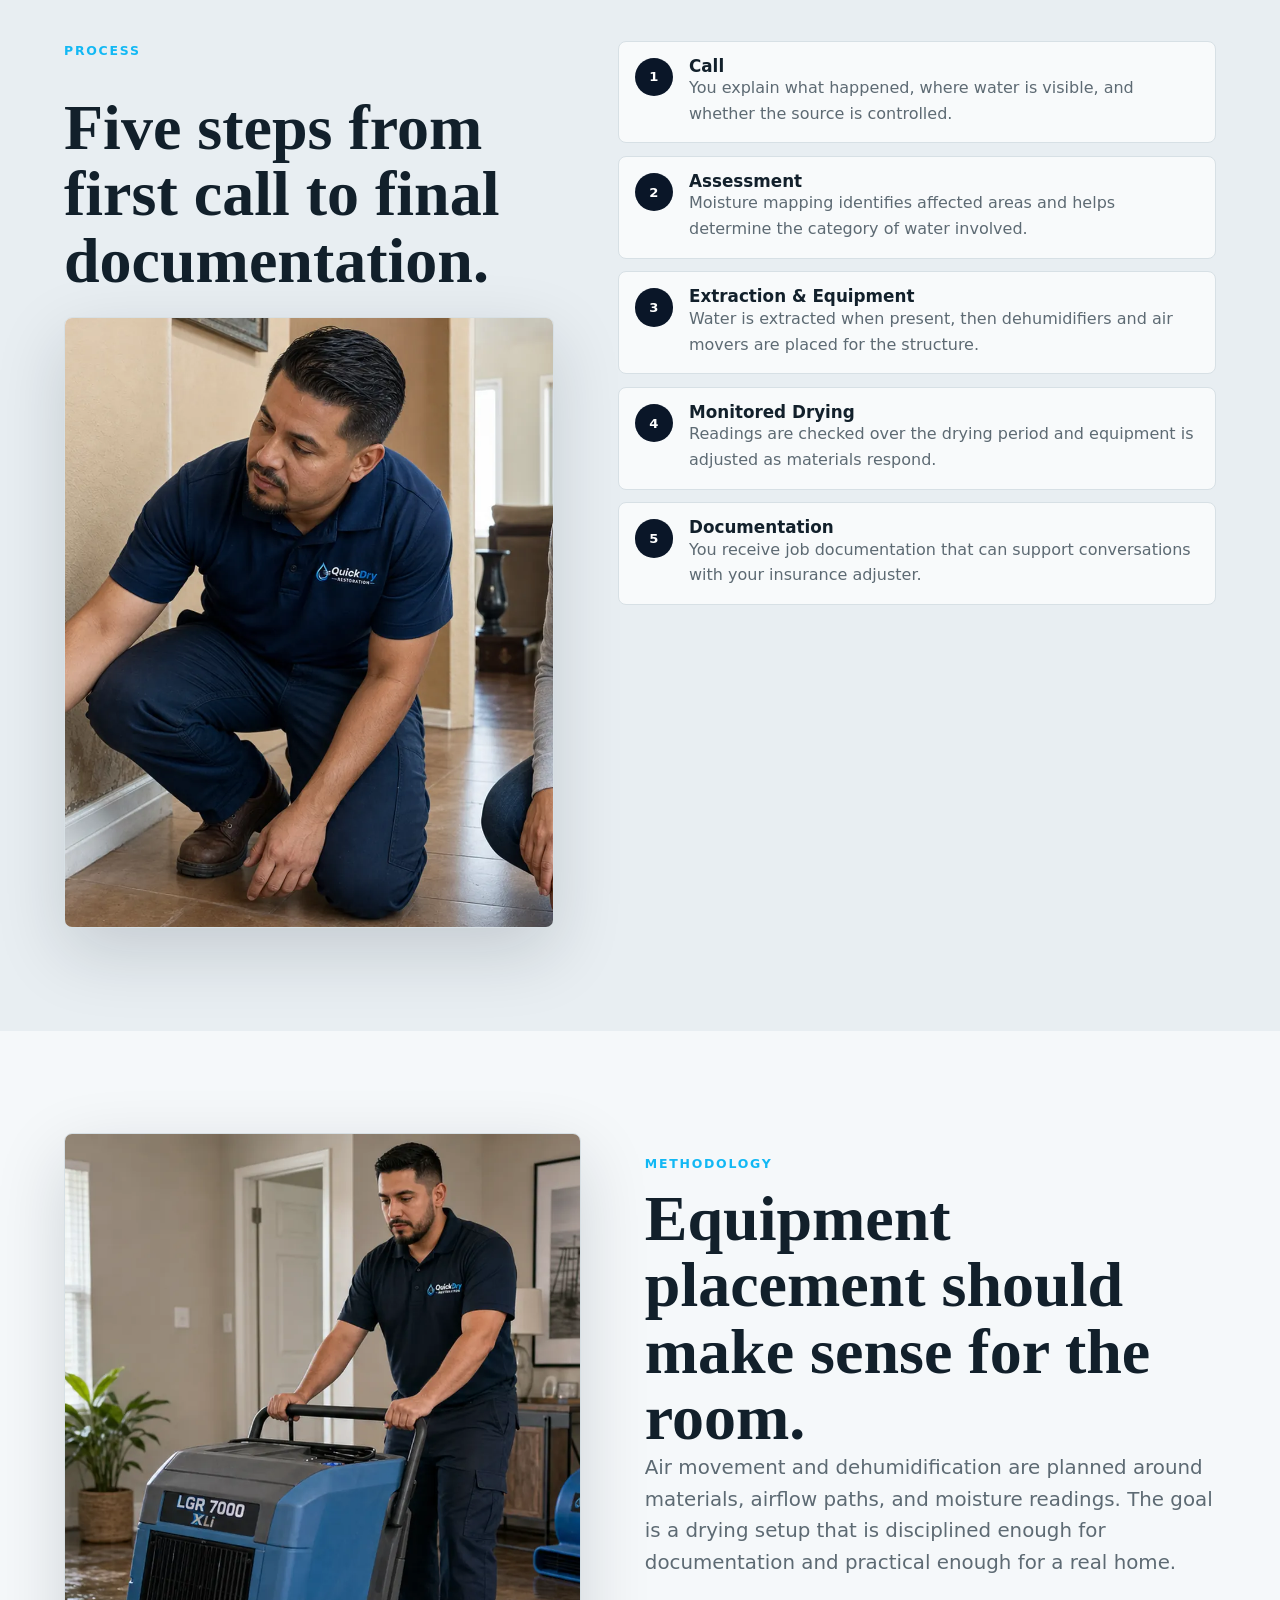
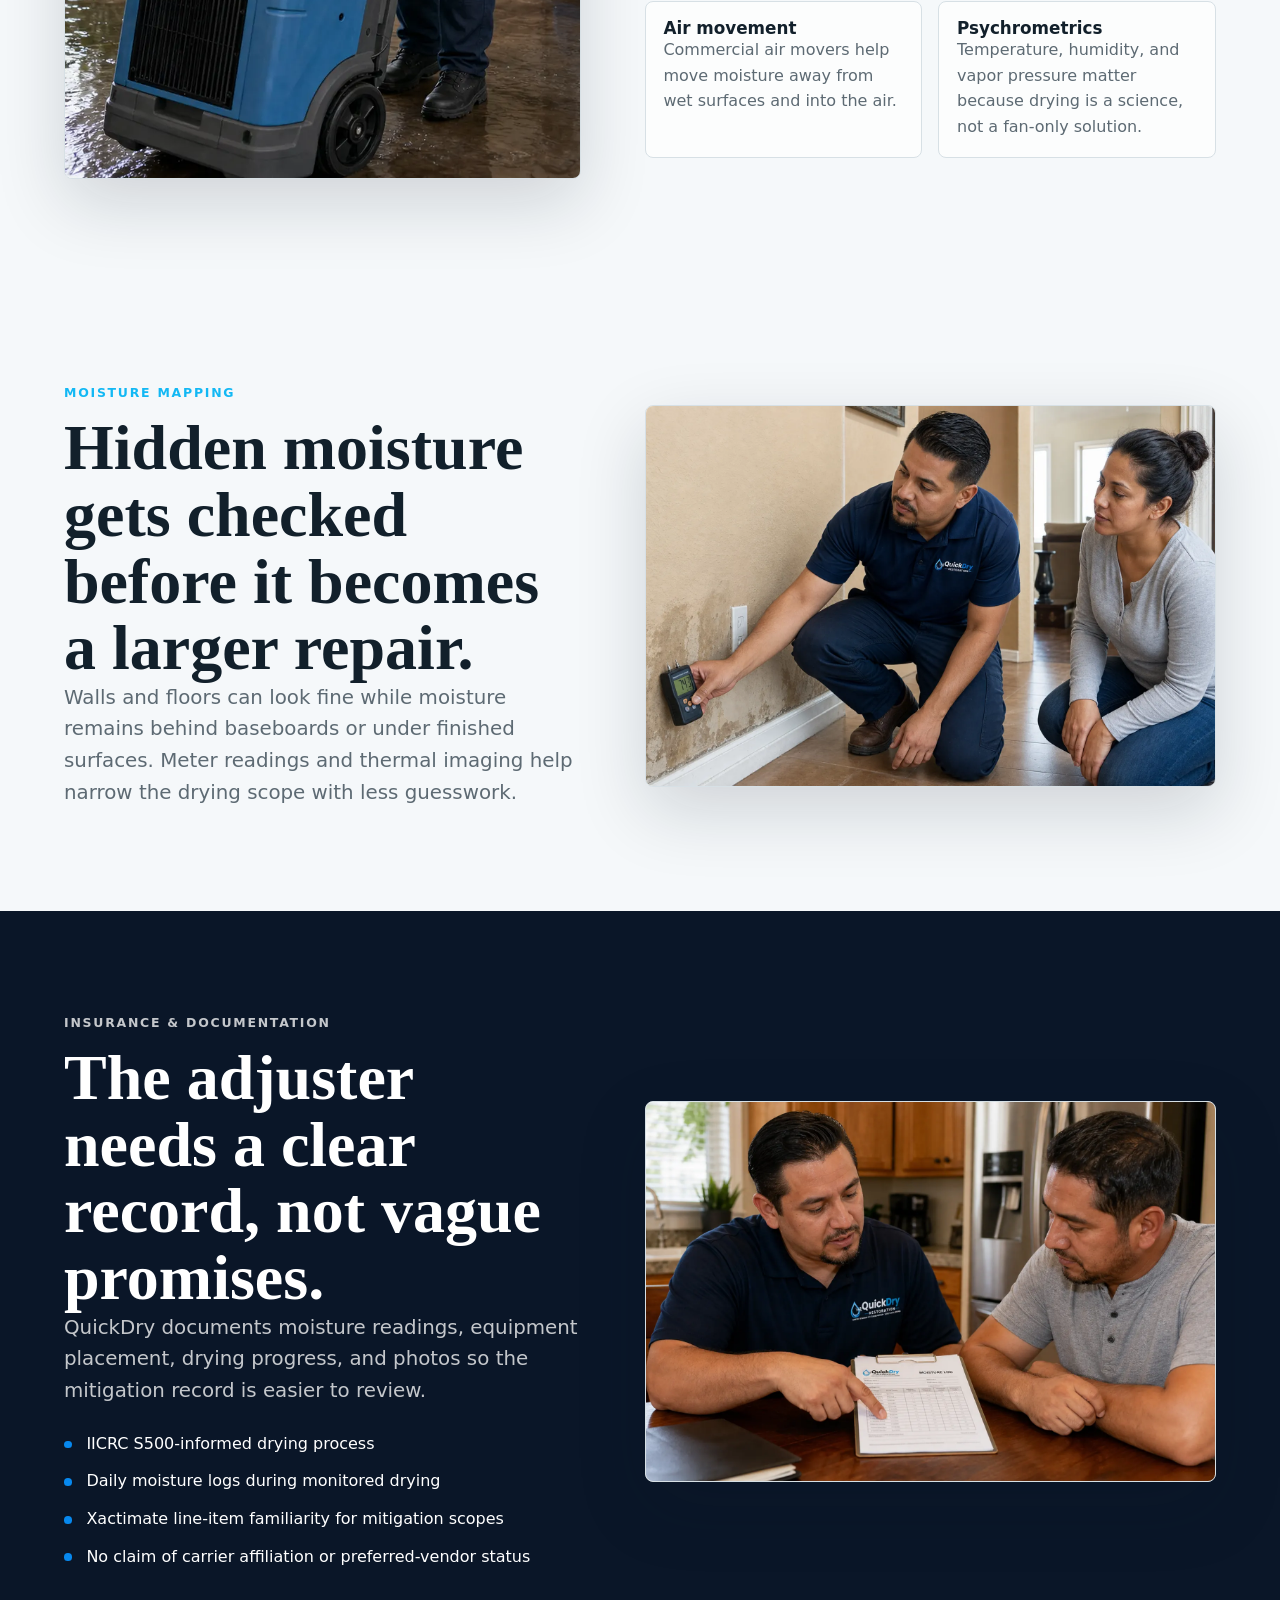
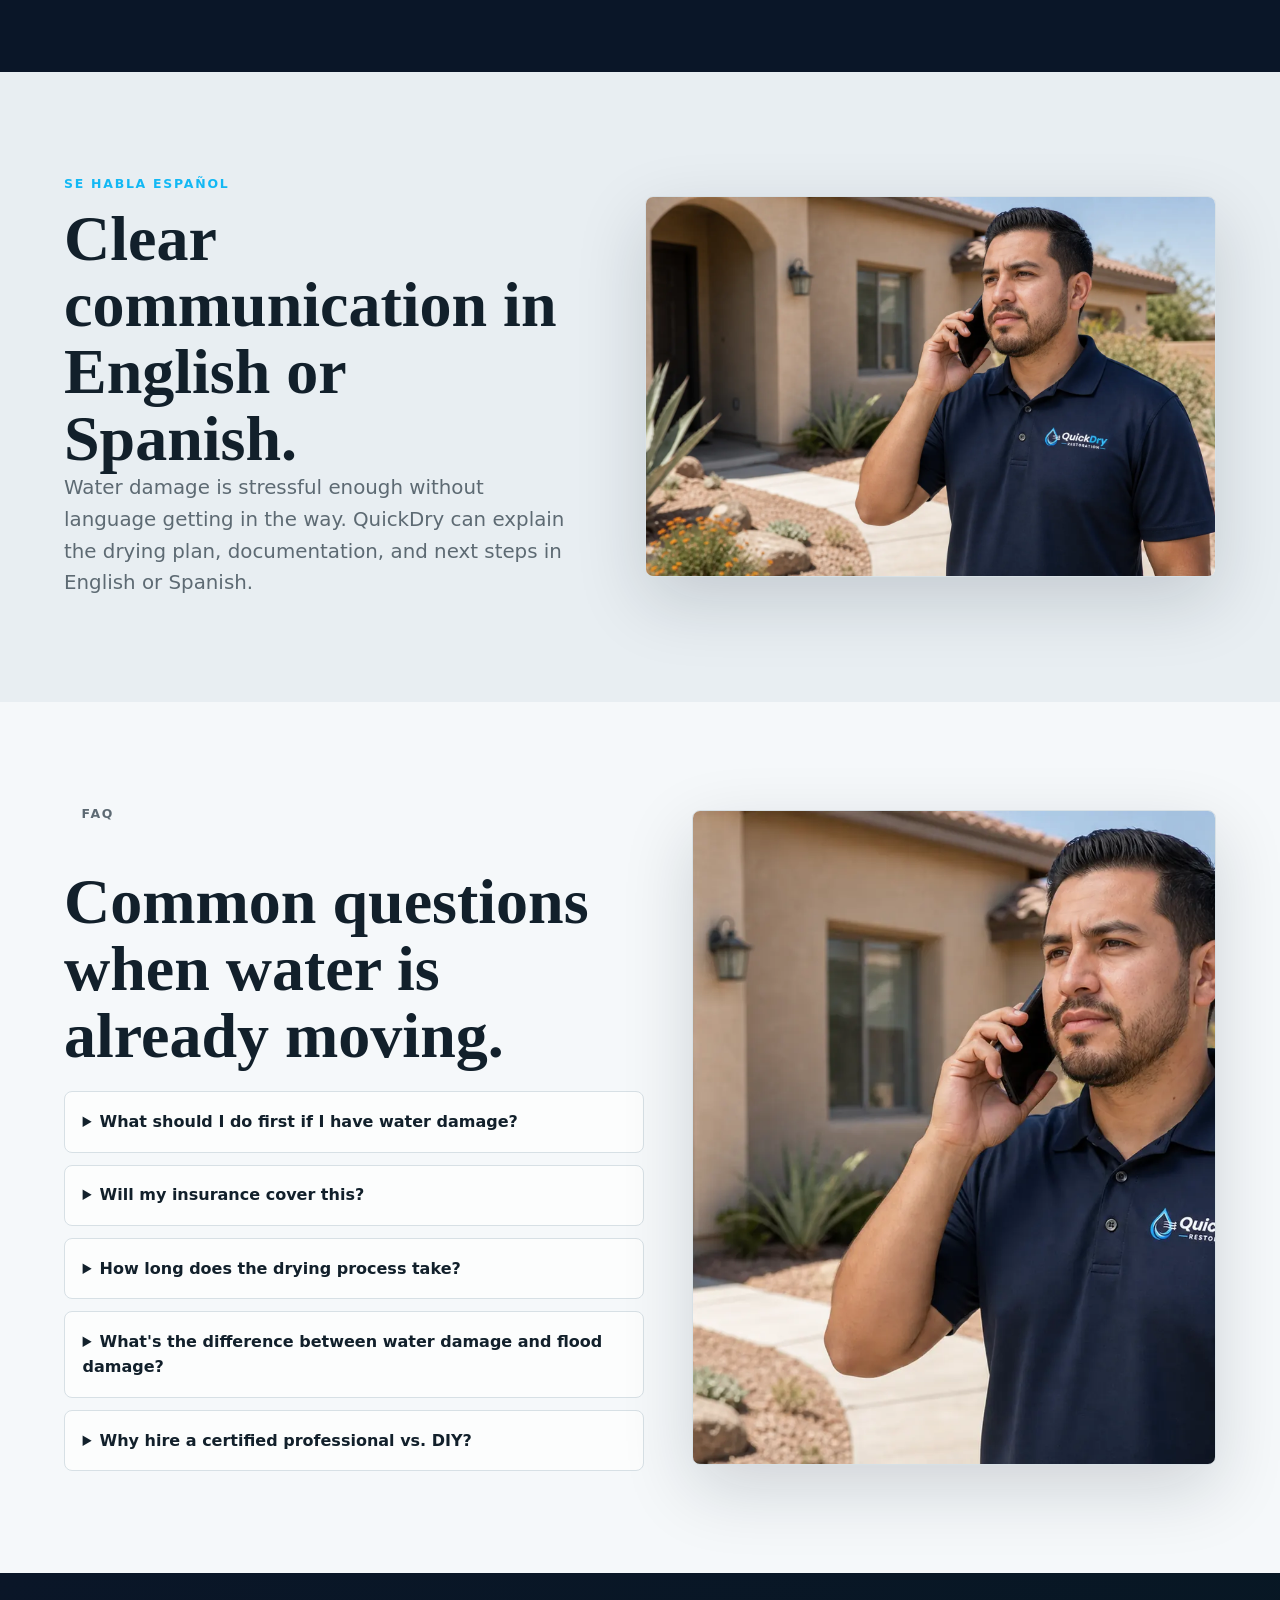
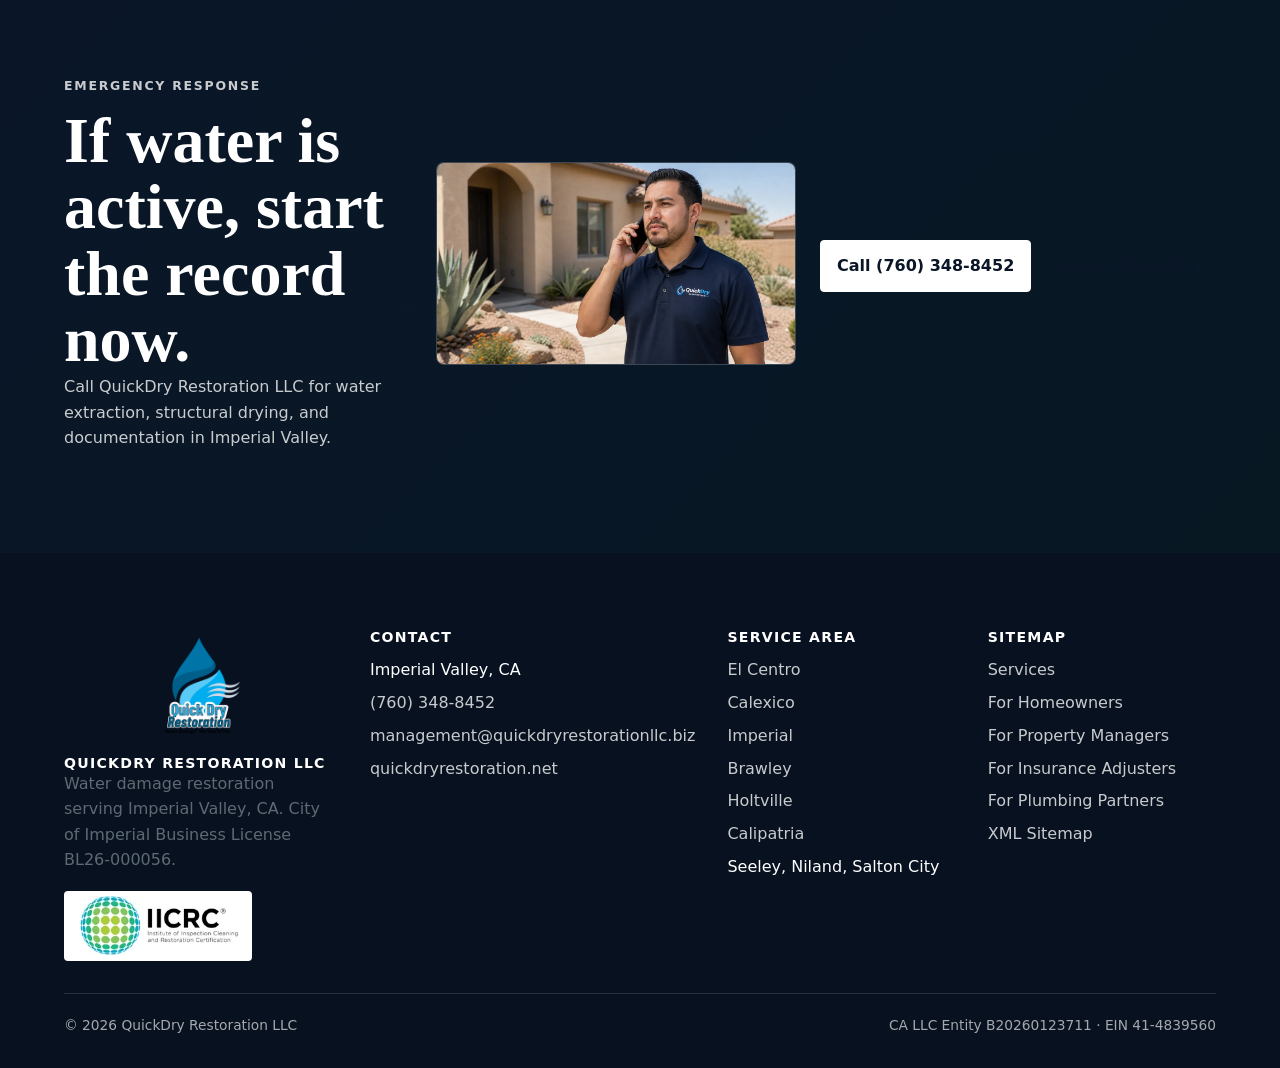
==== commit 68bb08ea: "Update website phone number Changed QuickDry phone number to (760) 348-8452 and updated tel links." ====
--- a/index.html
+++ b/index.html
@@ -37,7 +37,7 @@
     "url": "https://quickdryrestoration.net/",
     "image": "https://quickdryrestoration.net/assets/images/og-image.jpg",
     "logo": "https://quickdryrestoration.net/assets/logo/quickdry-logo.png",
-    "telephone": "+17603324841",
+    "telephone": "+17603488452",
     "email": "management@quickdryrestorationllc.biz",
     "priceRange": "$$",
     "foundingDate": "2024",
@@ -102,18 +102,18 @@
   <a class="skip-link" href="#main">Skip to content</a>
   <header class="site-header" aria-label="Site header">
     <div class="utility-bar">
-      <a class="utility-phone" href="tel:+17603324841" aria-label="Call QuickDry Restoration">
+      <a class="utility-phone" href="tel:+17603488452" aria-label="Call QuickDry Restoration">
         <svg aria-hidden="true" width="20" height="20" viewBox="0 0 24 24" fill="none">
           <path d="M22 16.92v2.4a2 2 0 0 1-2.18 2 19.7 19.7 0 0 1-8.58-3.05 19.3 19.3 0 0 1-5.95-5.95A19.7 19.7 0 0 1 2.24 3.7 2 2 0 0 1 4.23 1.6h2.4a2 2 0 0 1 2 1.72c.12.9.33 1.78.63 2.62a2 2 0 0 1-.45 2.1l-1.02 1.02a16 16 0 0 0 6.15 6.15l1.02-1.02a2 2 0 0 1 2.1-.45c.84.3 1.72.51 2.62.63A2 2 0 0 1 22 16.92Z" stroke="currentColor" stroke-width="2" stroke-linecap="round" stroke-linejoin="round"/>
         </svg>
-        <span>(760) 332-4841</span>
+        <span>(760) 348-8452</span>
       </a>
       <div class="utility-badges" aria-label="QuickDry trust signals">
         <span>Licensed &amp; Insured &middot; BL26-000056</span>
         <span class="iicrc-inline"><img src="assets/logo/iicrc-logo.webp" width="216" height="90" alt="IICRC"></span>
         <span>Se Habla Espa&ntilde;ol</span>
       </div>
-      <a class="emergency-link" href="tel:+17603324841">24/7 Emergency Service</a>
+      <a class="emergency-link" href="tel:+17603488452">24/7 Emergency Service</a>
     </div>
 
     <nav class="main-nav" aria-label="Main navigation">
@@ -158,7 +158,7 @@
         <h1 id="hero-title">Certified water damage response for Imperial Valley homes.</h1>
         <p class="lede">QuickDry Restoration LLC handles emergency water extraction, structural drying, moisture mapping, and insurance documentation with a calm, technical process.</p>
         <div class="hero-actions">
-          <a class="button primary" href="tel:+17603324841">Call (760) 332-4841</a>
+          <a class="button primary" href="tel:+17603488452">Call (760) 348-8452</a>
           <a class="button secondary" href="#services">Review Services</a>
         </div>
       </div>
@@ -466,7 +466,7 @@
           </picture>
         </div>
         <div class="cta-actions">
-          <a class="button light" href="tel:+17603324841">Call (760) 332-4841</a>
+          <a class="button light" href="tel:+17603488452">Call (760) 348-8452</a>
           <a class="button secondary" href="mailto:management@quickdryrestorationllc.biz">Email QuickDry</a>
         </div>
       </div>
@@ -485,7 +485,7 @@
         <h3>Contact</h3>
         <ul>
           <li>Imperial Valley, CA</li>
-          <li><a href="tel:+17603324841">(760) 332-4841</a></li>
+          <li><a href="tel:+17603488452">(760) 348-8452</a></li>
           <li><a href="mailto:management@quickdryrestorationllc.biz">management@quickdryrestorationllc.biz</a></li>
           <li><a href="https://quickdryrestoration.net/">quickdryrestoration.net</a></li>
         </ul>
